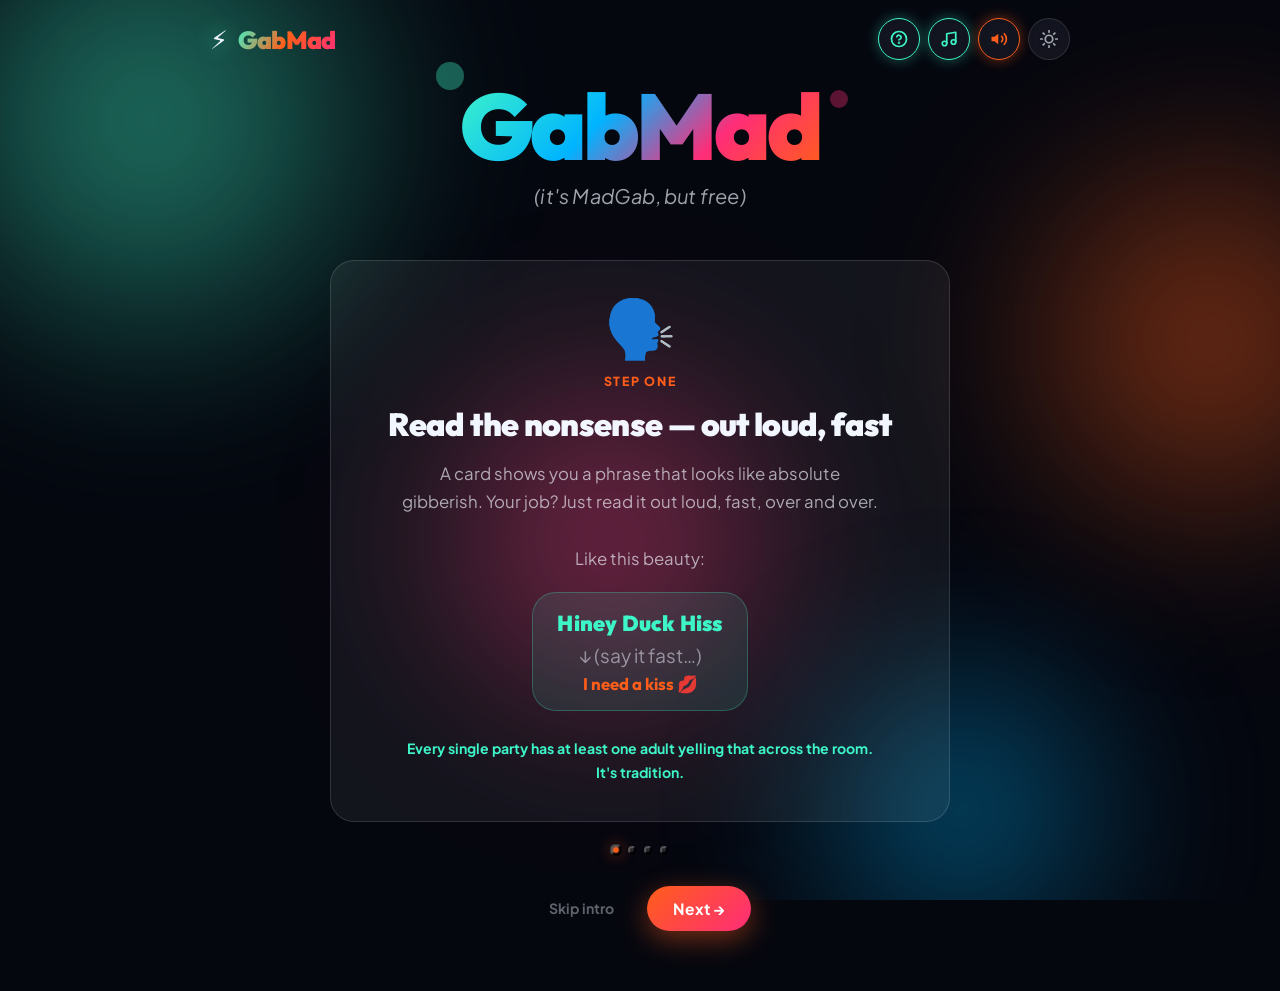
==== index.html @ f2616752 "feat: overhaul UI — bubble glassmorphism, animated intro, seafoam/orange/pink/blue palette, @startin" ====
<!DOCTYPE html>
<html lang="en">
<head>
  <meta charset="utf-8" />
  <meta name="viewport" content="width=device-width, initial-scale=1, viewport-fit=cover" />
  <meta name="theme-color" content="#05070f" />
  <meta name="description" content="GabMad — sound out the nonsense phrases and shout the real phrase first!" />
  <title>GabMad — It's MadGab, but free</title>
  <link rel="icon" href="data:image/svg+xml,<svg xmlns='http://www.w3.org/2000/svg' viewBox='0 0 100 100'><text y='.9em' font-size='90'>⚡</text></svg>" />

  <link rel="preconnect" href="https://fonts.googleapis.com" />
  <link rel="preconnect" href="https://fonts.gstatic.com" crossorigin />
  <link href="https://fonts.googleapis.com/css2?family=Outfit:wght@600;700;800;900&family=Plus+Jakarta+Sans:wght@500;600;700;800&display=swap" rel="stylesheet" />

  <link rel="stylesheet" href="css/style.css" />
</head>
<body>

<!-- Animated background blobs -->
<div class="blob-layer" aria-hidden="true">
  <div class="blob blob-1"></div>
  <div class="blob blob-2"></div>
  <div class="blob blob-3"></div>
  <div class="blob blob-4"></div>
</div>

<!-- Confetti canvas -->
<canvas id="confettiCanvas" aria-hidden="true"></canvas>

<div class="app-wrap">

  <!-- ── TOP NAV ────────────────────────────── -->
  <header class="top-nav" id="topNav">
    <a href="#" class="brand" id="brandHome" aria-label="GabMad home">
      <span class="brand-spark" aria-hidden="true">⚡</span>
      <span class="brand-name">GabMad</span>
    </a>

    <div class="nav-pills">
      <button class="pill-btn glow-green" id="btnOpenRules" title="How to play" aria-label="How to play">
        <svg width="18" height="18" viewBox="0 0 24 24" fill="none" stroke="currentColor" stroke-width="2.3" stroke-linecap="round" stroke-linejoin="round" aria-hidden="true">
          <circle cx="12" cy="12" r="10"/><path d="M9.09 9a3 3 0 0 1 5.83 1c0 2-3 3-3 3"/><circle cx="12" cy="17" r=".5" fill="currentColor"/>
        </svg>
      </button>

      <button class="pill-btn glow-green" id="btnToggleMusic" title="Toggle music" aria-label="Toggle lo-fi music" aria-pressed="true">
        <svg width="18" height="18" viewBox="0 0 24 24" fill="none" stroke="currentColor" stroke-width="2.3" stroke-linecap="round" stroke-linejoin="round" aria-hidden="true">
          <path d="M9 18V5l12-2v13"/><circle cx="6" cy="18" r="3"/><circle cx="18" cy="16" r="3"/>
        </svg>
      </button>

      <button class="pill-btn glow-orange" id="btnToggleSfx" title="Toggle sound FX" aria-label="Toggle sound effects" aria-pressed="true">
        <svg width="18" height="18" viewBox="0 0 24 24" fill="none" stroke="currentColor" stroke-width="2.3" stroke-linecap="round" stroke-linejoin="round" aria-hidden="true">
          <polygon points="11 5 6 9 2 9 2 15 6 15 11 19 11 5" fill="currentColor" stroke="none"/><path d="M15.5 8.5a5 5 0 0 1 0 7"/><path d="M19 5a10 10 0 0 1 0 14"/>
        </svg>
      </button>

      <button class="pill-btn" id="btnToggleTheme" title="Toggle light/dark" aria-label="Toggle theme">
        <svg width="18" height="18" viewBox="0 0 24 24" fill="none" stroke="currentColor" stroke-width="2.3" stroke-linecap="round" stroke-linejoin="round" aria-hidden="true">
          <circle cx="12" cy="12" r="5"/><path d="M12 1v2M12 21v2M4.22 4.22l1.42 1.42M18.36 18.36l1.42 1.42M1 12h2M21 12h2M4.22 19.78l1.42-1.42M18.36 5.64l1.42-1.42"/>
        </svg>
      </button>

      <button class="pill-btn glow-pink" id="btnQuitGame" title="Quit to setup" aria-label="Quit game" style="display:none">
        <svg width="18" height="18" viewBox="0 0 24 24" fill="none" stroke="currentColor" stroke-width="2.3" stroke-linecap="round" stroke-linejoin="round" aria-hidden="true">
          <line x1="18" y1="6" x2="6" y2="18"/><line x1="6" y1="6" x2="18" y2="18"/>
        </svg>
      </button>
    </div>
  </header>

  <!-- ── SCOREBOARD HUD ─────────────────────── -->
  <div class="scoreboard-hud" id="scoreboardHUD" style="display:none" role="region" aria-label="Live scores"></div>

  <!-- ═══════════════════════════════════════════
       INTRO SCREEN
       ═══════════════════════════════════════════ -->
  <section class="screen active screen-enter" id="introScreen" aria-label="Game Introduction">

    <div class="intro-hero">
      <div class="bubble-deco">
        <h1 class="intro-game-title">GabMad</h1>
      </div>
      <p class="intro-game-sub">(it's MadGab, but free)</p>
    </div>

    <div class="glass intro-steps-container" id="introStepsWrap">

      <!-- Step 0 -->
      <div class="intro-step active" data-step="0">
        <div class="step-emoji">🗣️</div>
        <p class="step-label">Step One</p>
        <h2 class="step-heading">Read the nonsense — out loud, fast</h2>
        <p class="step-body">
          A card shows you a phrase that looks like absolute gibberish. Your job? Just read it out loud, fast, over and over.<br><br>
          Like this beauty:<br>
        </p>
        <div class="example-bubble">
          <span class="example-gab">Hiney Duck Hiss</span>
          <span class="example-arrow">↓ (say it fast…)</span>
          <span class="example-answer">I need a kiss 💋</span>
        </div>
        <p class="step-body" style="margin-top:8px; font-size:.88rem; color: var(--ink-3)">
          <em>Every single party has at least one adult yelling that across the room. It's tradition.</em>
        </p>
      </div>

      <!-- Step 1 -->
      <div class="intro-step" data-step="1">
        <div class="step-emoji">🧠</div>
        <p class="step-label">Step Two</p>
        <h2 class="step-heading">Your brain clicks. Then you shout.</h2>
        <p class="step-body">
          Keep repeating it and the sounds will suddenly snap into a real phrase in your head. The moment it clicks — <em>shout it out</em> before anyone else does!
        </p>
        <div class="example-bubble">
          <span class="example-gab">Spa Get Tee Car Bone Ara</span>
          <span class="example-arrow">↓</span>
          <span class="example-answer">Spaghetti Carbonara 🍝</span>
        </div>
        <p class="step-body" style="margin-top:8px; font-size:.88rem; color: var(--ink-3)">
          <em>Yes, someone will yell "Spa Get Tee" for 45 seconds straight. That's part of the fun.</em>
        </p>
      </div>

      <!-- Step 2 -->
      <div class="intro-step" data-step="2">
        <div class="step-emoji">⏱️</div>
        <p class="step-label">Step Three</p>
        <h2 class="step-heading">Beat the clock. Score the point.</h2>
        <p class="step-body">
          Each card runs a countdown. Reveal the answer, then tap your team's <em>+1 Point</em> button to score. Most points when the deck runs out wins!<br><br>
          Stuck? Use <em>Hints</em>, have the browser <em>Read It Aloud</em>, or go full sci-fi and tap <em>Listen</em> — shout the answer and the mic auto-detects it.
        </p>
        <div class="example-bubble">
          <span class="example-gab">Sue Purr Cal Lee Fragile Istick…</span>
          <span class="example-arrow">↓ good luck lol</span>
          <span class="example-answer">Supercalifragilisticexpialidocious 🎩</span>
        </div>
      </div>

      <!-- Step 3 (final) -->
      <div class="intro-step" data-step="3">
        <div class="step-emoji">🎉</div>
        <p class="step-label">You're ready!</p>
        <h2 class="step-heading">Now set up your teams and start the madness.</h2>
        <p class="step-body">
          Pick 2–4 teams, name them whatever you want, choose how long each round lasts, and hit <em>Start the Show</em>.<br><br>
          Fair warning: the lo-fi music shifts into party mode when the clock is ticking. It's very hard to stay calm.
        </p>
      </div>

    </div>

    <!-- Dots -->
    <div class="intro-dots" id="introDots" role="tablist" aria-label="Intro steps">
      <button class="intro-dot active" data-goto="0" role="tab" aria-selected="true" aria-label="Step 1"></button>
      <button class="intro-dot" data-goto="1" role="tab" aria-selected="false" aria-label="Step 2"></button>
      <button class="intro-dot" data-goto="2" role="tab" aria-selected="false" aria-label="Step 3"></button>
      <button class="intro-dot" data-goto="3" role="tab" aria-selected="false" aria-label="Ready"></button>
    </div>

    <!-- Intro nav buttons -->
    <div class="intro-btn-row">
      <button class="btn btn-ghost" id="btnIntroSkip">Skip intro</button>
      <button class="btn btn-primary" id="btnIntroNext">Next →</button>
    </div>

  </section>

  <!-- ═══════════════════════════════════════════
       SETUP SCREEN
       ═══════════════════════════════════════════ -->
  <section class="screen" id="setupScreen" aria-label="Game setup">

    <div class="setup-hero">
      <h2 class="setup-title">Set Up The Show</h2>
      <p class="setup-sub">Name your teams, pick your timer, and start the chaos.</p>
    </div>

    <div class="setup-grid">

      <!-- Teams panel -->
      <div class="glass panel">
        <p class="panel-hd">👥 Teams</p>
        <p class="panel-sub">2 to 4 teams. Rename if you're feeling spicy.</p>
        <div class="seg" id="teamCountSeg" role="group" aria-label="Number of teams">
          <button class="seg-btn sel" data-n="2">2 Teams</button>
          <button class="seg-btn" data-n="3">3 Teams</button>
          <button class="seg-btn" data-n="4">4 Teams</button>
        </div>
        <div class="teams-list" id="teamsList"></div>
      </div>

      <!-- Options panel -->
      <div class="glass panel">
        <p class="panel-hd">⏱️ Timer Per Card</p>
        <p class="panel-sub">How long each card stays on the clock.</p>
        <div class="seg" id="timerSeg" role="group" aria-label="Card timer">
          <button class="seg-btn" data-s="30">30s</button>
          <button class="seg-btn" data-s="45">45s</button>
          <button class="seg-btn sel" data-s="60">60s</button>
          <button class="seg-btn" data-s="90">90s</button>
          <button class="seg-btn" data-s="120">2 min</button>
        </div>

        <p class="panel-hd" style="margin-top:6px">🃏 Deck Size</p>
        <p class="panel-sub">How many cards to play.</p>
        <div class="seg" id="deckSeg" role="group" aria-label="Deck size">
          <button class="seg-btn" data-l="10">10</button>
          <button class="seg-btn sel" data-l="20">20</button>
          <button class="seg-btn" data-l="35">35</button>
          <button class="seg-btn" data-l="all">All</button>
        </div>
      </div>

    </div>

    <div class="setup-start">
      <button class="btn btn-mega" id="btnStart">🚀 Start the Show</button>
      <p class="kbd-hint">
        <kbd>Space</kbd> Flip &bull; <kbd>H</kbd> Hint &bull; <kbd>S</kbd> Read aloud &bull; <kbd>M</kbd> Mic &bull; <kbd>P</kbd> Pause &bull; <kbd>1–4</kbd> Score
      </p>
    </div>

  </section>

  <!-- ═══════════════════════════════════════════
       GAME SCREEN
       ═══════════════════════════════════════════ -->
  <section class="screen" id="gameScreen" aria-label="Game stage">

    <!-- Progress bar row -->
    <div class="stage-header">
      <div class="progress-info">
        <span id="progressLbl">Card 1 of 20</span>
        <div class="progress-track"><div class="progress-fill" id="progressFill"></div></div>
      </div>
    </div>

    <!-- Timer -->
    <div class="glass timer-bar">
      <div class="timer-num" id="timerNum">60</div>
      <div class="timer-track"><div class="timer-fill" id="timerFill"></div></div>
      <div class="timer-actions">
        <button class="btn-sm" id="btnPlusTime">+15s</button>
        <button class="btn-sm" id="btnPause">⏸ Pause</button>
      </div>
    </div>

    <!-- 3D Card -->
    <div class="card-scene">
      <div class="card-flipper" id="cardFlipper">
        <!-- Front -->
        <div class="card-face card-front">
          <span class="cat-badge" id="catBadge">Classic</span>
          <p class="gab-text" id="gabText">—</p>
          <p class="say-it-sub">Say it out loud — faster and faster!</p>
          <div class="hint-box" id="hintBox" aria-live="polite"></div>
        </div>
        <!-- Back -->
        <div class="card-face card-back">
          <span class="cat-badge">The Answer Is</span>
          <p class="answer-text" id="answerText">—</p>
        </div>
      </div>
      <div class="times-up" id="timesUp">TIME'S UP!</div>
    </div>

    <!-- Action buttons -->
    <div class="action-bar" id="actionBar">
      <button class="btn" id="btnHint">💡 Hint</button>
      <button class="btn" id="btnSpeak">🗣️ Read Aloud</button>
      <button class="btn btn-mic" id="btnMic">🎙️ Listen</button>
      <button class="btn" id="btnSkip">⏭️ Skip</button>
      <button class="btn btn-primary" id="btnReveal">✨ Reveal Answer</button>
    </div>

    <p class="mic-status" id="micStatus" aria-live="polite"></p>

    <!-- Scoring panel (shown after reveal) -->
    <div class="glass scoring-panel" id="scoringPanel">
      <p class="scoring-hd">👇 Who shouted it first?</p>
      <div class="score-grid" id="scoreGrid"></div>
      <div class="scoring-footer">
        <button class="btn" id="btnNobody">❌ Nobody got it</button>
        <button class="btn btn-primary" id="btnNext">Next Card ➡️</button>
      </div>
    </div>

  </section>

  <!-- ═══════════════════════════════════════════
       WINNER SCREEN
       ═══════════════════════════════════════════ -->
  <section class="screen" id="winnerScreen" aria-label="Results">

    <div class="trophy-wrap">
      <svg width="90" height="90" viewBox="0 0 100 100" fill="none" aria-hidden="true">
        <path d="M28 14h44v14c0 14-9 24-22 24s-22-10-22-24V14z" fill="#ffb703" stroke="#e8930c" stroke-width="3"/>
        <path d="M28 20H14c0 14 7 20 14 21M72 20h14c0 14-7 20-14 21" stroke="#e8930c" stroke-width="4" stroke-linecap="round"/>
        <rect x="44" y="52" width="12" height="16" fill="#e8930c"/>
        <rect x="30" y="68" width="40" height="10" rx="3" fill="#ffb703" stroke="#e8930c" stroke-width="2"/>
        <rect x="22" y="78" width="56" height="12" rx="4" fill="#d97706"/>
        <polygon points="50,22 53,29 61,30 55,36 57,44 50,40 43,44 45,36 39,30 47,29" fill="#fff"/>
      </svg>
    </div>

    <h2 class="winner-headline" id="winnerHeadline">Winner!</h2>
    <p class="winner-sub" id="winnerSub"></p>

    <div class="podium" id="podium"></div>

    <div class="winner-btns">
      <button class="btn" id="btnNewSetup">⚙️ New Setup</button>
      <button class="btn btn-primary" id="btnPlayAgain">🔄 Play Again</button>
    </div>

  </section>

</div><!-- /app-wrap -->

<!-- ── HOW TO PLAY DIALOG ───────────────────── -->
<dialog class="rules-dialog" id="rulesDialog">
  <div class="dialog-hd">
    <h3 class="dialog-title">How to Play GabMad</h3>
    <button class="pill-btn" id="btnCloseRules" aria-label="Close">
      <svg width="16" height="16" viewBox="0 0 24 24" fill="none" stroke="currentColor" stroke-width="2.5" stroke-linecap="round"><line x1="18" y1="6" x2="6" y2="18"/><line x1="6" y1="6" x2="18" y2="18"/></svg>
    </button>
  </div>
  <div class="rule-steps">
    <div class="rule-row">
      <div class="rule-num">1</div>
      <div class="rule-content">
        <h4>Read The Nonsense</h4>
        <p>Say the gibberish phrase out loud, fast, over and over. Your brain will decode it.</p>
      </div>
    </div>
    <div class="rule-row">
      <div class="rule-num">2</div>
      <div class="rule-content">
        <h4>Shout The Answer First</h4>
        <p>When you hear the real phrase in your head — scream it before your opponents!</p>
      </div>
    </div>
    <div class="rule-row">
      <div class="rule-num">3</div>
      <div class="rule-content">
        <h4>Score & Move On</h4>
        <p>Reveal the answer, award the point to the winning team, then draw the next card.</p>
      </div>
    </div>
    <div class="rule-row">
      <div class="rule-num">4</div>
      <div class="rule-content">
        <h4>AI Mic Mode</h4>
        <p>Tap <strong>Listen</strong> and yell the answer — the browser hears it and flips the card automatically!</p>
      </div>
    </div>
  </div>
  <button class="btn btn-primary" style="width:100%" onclick="document.getElementById('rulesDialog').close()">Got it, let's play!</button>
</dialog>

<!-- ── SCRIPTS ─────────────────────────────── -->
<script src="js/deck.js"></script>
<script src="js/audio.js"></script>
<script src="js/speech.js"></script>
<script src="js/game.js"></script>

</body>
</html>
---- css/style.css ----
/* ==========================================================================
   GabMad — Bubble Glassmorphism Party UI
   Palette: Seafoam (#3ef5c8), Burnt Orange (#ff5e1a), Hot Pink (#ff2d78), Ocean Blue (#00b4ff)
   ========================================================================== */

/* ---------- Custom Properties ---------- */
:root {
  --seafoam:        #3ef5c8;
  --seafoam-dark:   #00c99a;
  --orange:         #ff5e1a;
  --orange-glow:    rgba(255, 94, 26, .45);
  --pink:           #ff2d78;
  --pink-glow:      rgba(255, 45, 120, .40);
  --blue:           #00b4ff;
  --blue-glow:      rgba(0, 180, 255, .40);
  --seafoam-glow:   rgba(62, 245, 200, .35);

  --bg:             #05070f;
  --surface:        rgba(255,255,255,.06);
  --surface-hover:  rgba(255,255,255,.11);
  --surface-border: rgba(255,255,255,.13);
  --glass-blur:     blur(18px) saturate(180%);

  --ink:            #f2f6ff;
  --ink-2:          rgba(242,246,255,.65);
  --ink-3:          rgba(242,246,255,.38);

  --font-display: 'Outfit', system-ui, sans-serif;
  --font-body:    'Plus Jakarta Sans', system-ui, sans-serif;

  --r-sm:   8px;
  --r-md:   16px;
  --r-lg:   24px;
  --r-xl:   36px;
  --r-pill: 9999px;

  --ease-spring: cubic-bezier(.34, 1.56, .64, 1);
  --ease-out:    cubic-bezier(.2, .8, .4, 1);
  --ease-in:     cubic-bezier(.4, 0, 1, 1);
}

/* ---------- Base Reset ---------- */
*, *::before, *::after { box-sizing: border-box; margin: 0; padding: 0; }

html { background: var(--bg); }

body {
  font-family: var(--font-body);
  color: var(--ink);
  min-height: 100dvh;
  overflow-x: hidden;
  -webkit-font-smoothing: antialiased;
  position: relative;
}

/* ---------- Animated background blobs ---------- */
.blob-layer {
  position: fixed;
  inset: 0;
  pointer-events: none;
  z-index: 0;
  overflow: hidden;
}

.blob {
  position: absolute;
  border-radius: 50%;
  filter: blur(80px);
  opacity: .55;
  animation: blobFloat 18s ease-in-out infinite alternate;
  will-change: transform;
}

.blob-1 {
  width: 600px; height: 600px;
  background: radial-gradient(circle, var(--seafoam) 0%, transparent 70%);
  top: -180px; left: -150px;
  animation-duration: 22s;
}
.blob-2 {
  width: 500px; height: 500px;
  background: radial-gradient(circle, var(--orange) 0%, transparent 70%);
  top: 10%; right: -180px;
  animation-duration: 17s;
  animation-delay: -6s;
}
.blob-3 {
  width: 450px; height: 450px;
  background: radial-gradient(circle, var(--pink) 0%, transparent 70%);
  bottom: 15%; left: 30%;
  animation-duration: 20s;
  animation-delay: -11s;
}
.blob-4 {
  width: 380px; height: 380px;
  background: radial-gradient(circle, var(--blue) 0%, transparent 70%);
  bottom: -100px; right: 10%;
  animation-duration: 15s;
  animation-delay: -4s;
}

@keyframes blobFloat {
  0%   { transform: translate(0, 0) scale(1); }
  33%  { transform: translate(40px, -60px) scale(1.06); }
  66%  { transform: translate(-30px, 30px) scale(.96); }
  100% { transform: translate(20px, 50px) scale(1.04); }
}

/* ---------- App Shell ---------- */
.app-wrap {
  position: relative;
  z-index: 1;
  max-width: 900px;
  margin: 0 auto;
  padding: 18px 20px 60px;
  min-height: 100dvh;
  display: flex;
  flex-direction: column;
}

/* ---------- Glass Surface Mixin (applied via class) ---------- */
.glass {
  background: var(--surface);
  backdrop-filter: var(--glass-blur);
  -webkit-backdrop-filter: var(--glass-blur);
  border: 1px solid var(--surface-border);
  border-radius: var(--r-lg);
}

/* ==========================================================================
   TOP NAV
   ========================================================================== */
.top-nav {
  display: flex;
  align-items: center;
  justify-content: space-between;
  gap: 12px;
  margin-bottom: 20px;
}

.brand {
  display: flex;
  align-items: center;
  gap: 10px;
  text-decoration: none;
  color: var(--ink);
}

.brand-spark {
  font-size: 1.6rem;
  line-height: 1;
  filter: drop-shadow(0 0 10px var(--seafoam));
  animation: sparkPulse 2.4s ease-in-out infinite alternate;
}

@keyframes sparkPulse {
  0%  { filter: drop-shadow(0 0 8px var(--seafoam)); transform: scale(1); }
  100%{ filter: drop-shadow(0 0 22px var(--orange)); transform: scale(1.12); }
}

.brand-name {
  font-family: var(--font-display);
  font-size: 1.55rem;
  font-weight: 900;
  letter-spacing: -.03em;
  background: linear-gradient(120deg, var(--seafoam), var(--orange), var(--pink));
  -webkit-background-clip: text;
  -webkit-text-fill-color: transparent;
}

.nav-pills {
  display: flex;
  align-items: center;
  gap: 8px;
}

.pill-btn {
  display: inline-flex;
  align-items: center;
  justify-content: center;
  width: 42px;
  height: 42px;
  border-radius: var(--r-pill);
  border: 1px solid var(--surface-border);
  background: var(--surface);
  backdrop-filter: var(--glass-blur);
  -webkit-backdrop-filter: var(--glass-blur);
  color: var(--ink-2);
  cursor: pointer;
  transition: transform .18s var(--ease-spring), background .18s, color .18s, box-shadow .18s;
}

.pill-btn:hover {
  background: var(--surface-hover);
  color: var(--ink);
  transform: translateY(-2px) scale(1.06);
}

.pill-btn:active { transform: scale(.94); }

.pill-btn.glow-green  { color: var(--seafoam); box-shadow: 0 0 14px var(--seafoam-glow); border-color: var(--seafoam); }
.pill-btn.glow-orange { color: var(--orange);  box-shadow: 0 0 14px var(--orange-glow);  border-color: var(--orange); }
.pill-btn.glow-pink   { color: var(--pink);    box-shadow: 0 0 14px var(--pink-glow);    border-color: var(--pink); }
.pill-btn.glow-blue   { color: var(--blue);    box-shadow: 0 0 14px var(--blue-glow);    border-color: var(--blue); }

/* ==========================================================================
   SCOREBOARD HUD
   ========================================================================== */
.scoreboard-hud {
  display: flex;
  align-items: center;
  justify-content: center;
  flex-wrap: wrap;
  gap: 10px;
  margin-bottom: 20px;
}

.team-chip {
  display: flex;
  align-items: center;
  gap: 9px;
  padding: 7px 16px 7px 10px;
  border-radius: var(--r-pill);
  border: 1px solid var(--surface-border);
  background: var(--surface);
  backdrop-filter: var(--glass-blur);
  -webkit-backdrop-filter: var(--glass-blur);
  position: relative;
  transition: box-shadow .25s;
}

.team-chip.leader {
  box-shadow: 0 0 20px var(--orange-glow);
  border-color: var(--orange);
}

.team-chip.leader::after {
  content: "👑";
  font-size: 12px;
  position: absolute;
  top: -9px;
  right: 8px;
}

.chip-dot {
  width: 14px;
  height: 14px;
  border-radius: 50%;
  flex-shrink: 0;
}

.chip-name {
  font-weight: 700;
  font-size: .88rem;
  max-width: 110px;
  white-space: nowrap;
  overflow: hidden;
  text-overflow: ellipsis;
}

.chip-score {
  font-family: var(--font-display);
  font-weight: 900;
  font-size: 1.05rem;
  background: rgba(255,255,255,.1);
  padding: 2px 9px;
  border-radius: var(--r-pill);
}

/* floating +1 */
.float-score {
  position: absolute;
  top: -26px;
  right: 8px;
  font-family: var(--font-display);
  font-weight: 900;
  font-size: 1.1rem;
  color: var(--seafoam);
  pointer-events: none;
  animation: floatUp .9s var(--ease-out) forwards;
}

@keyframes floatUp {
  0%   { opacity: 0; transform: translateY(6px) scale(.7); }
  25%  { opacity: 1; transform: translateY(-6px) scale(1.2); }
  100% { opacity: 0; transform: translateY(-32px) scale(.9); }
}

/* ==========================================================================
   SCREENS
   ========================================================================== */
.screen {
  display: none;
  flex-direction: column;
  flex: 1;
}

.screen.active { display: flex; }

/* Entry animation for screens (using @starting-style) */
.screen-enter {
  animation: screenIn .4s var(--ease-out) both;
}

@keyframes screenIn {
  from { opacity: 0; transform: translateY(18px); }
  to   { opacity: 1; transform: translateY(0); }
}

/* ==========================================================================
   INTRO SCREEN
   ========================================================================== */
#introScreen {
  align-items: center;
  justify-content: center;
  min-height: 80dvh;
  gap: 0;
}

/* Big bubbling title */
.intro-hero {
  text-align: center;
  margin-bottom: 52px;
}

.intro-game-title {
  font-family: var(--font-display);
  font-size: clamp(3.2rem, 9vw, 5.8rem);
  font-weight: 900;
  letter-spacing: -.04em;
  line-height: 1;
  background: linear-gradient(135deg, var(--seafoam) 0%, var(--blue) 40%, var(--pink) 70%, var(--orange) 100%);
  -webkit-background-clip: text;
  -webkit-text-fill-color: transparent;
  animation: titleGlow 3s ease-in-out infinite alternate;
  margin-bottom: 10px;
}

@keyframes titleGlow {
  0%   { filter: drop-shadow(0 0 16px var(--seafoam-glow)); }
  50%  { filter: drop-shadow(0 0 28px var(--blue-glow)); }
  100% { filter: drop-shadow(0 0 22px var(--pink-glow)); }
}

.intro-game-sub {
  font-size: clamp(.95rem, 2.5vw, 1.25rem);
  color: var(--ink-2);
  font-style: italic;
  letter-spacing: .01em;
}

/* Floating decorative bubbles around title */
.bubble-deco {
  position: relative;
  display: inline-block;
}

.bubble-deco::before,
.bubble-deco::after {
  content: "";
  position: absolute;
  border-radius: 50%;
  opacity: .35;
  animation: bubbleFly 4s ease-in-out infinite alternate;
}
.bubble-deco::before {
  width: 28px; height: 28px;
  background: var(--seafoam);
  top: -18px; left: -24px;
  animation-duration: 4.5s;
}
.bubble-deco::after {
  width: 18px; height: 18px;
  background: var(--pink);
  top: 10px; right: -28px;
  animation-duration: 3.8s;
  animation-delay: -.9s;
}

@keyframes bubbleFly {
  0%   { transform: translateY(0) scale(1); }
  100% { transform: translateY(-14px) scale(1.15); }
}

/* ---------- Intro Step Cards ---------- */
.intro-steps-container {
  width: 100%;
  max-width: 620px;
  position: relative;
}

.intro-step {
  display: none;
  flex-direction: column;
  align-items: center;
  gap: 18px;
  text-align: center;
  padding: 36px 32px;
}

.intro-step.active {
  display: flex;
  animation: stepPop .42s var(--ease-spring) both;
}

@keyframes stepPop {
  from { opacity: 0; transform: translateY(24px) scale(.95); }
  to   { opacity: 1; transform: translateY(0) scale(1); }
}

.step-emoji {
  font-size: 3.6rem;
  line-height: 1;
  animation: emojiWiggle .6s var(--ease-spring) .2s both;
}

@keyframes emojiWiggle {
  0%  { transform: scale(.5) rotate(-12deg); }
  60% { transform: scale(1.2) rotate(4deg); }
  100%{ transform: scale(1) rotate(0); }
}

.step-label {
  font-size: .78rem;
  font-weight: 800;
  text-transform: uppercase;
  letter-spacing: .14em;
  color: var(--orange);
}

.step-heading {
  font-family: var(--font-display);
  font-size: clamp(1.5rem, 4.5vw, 2rem);
  font-weight: 900;
  letter-spacing: -.02em;
  line-height: 1.1;
  color: var(--ink);
}

.step-body {
  font-size: 1.05rem;
  color: var(--ink-2);
  line-height: 1.7;
  max-width: 480px;
}

.step-body em {
  color: var(--seafoam);
  font-style: normal;
  font-weight: 700;
}

/* Example bubble (the phonetic preview inside steps) */
.example-bubble {
  display: inline-flex;
  flex-direction: column;
  align-items: center;
  gap: 6px;
  background: rgba(62,245,200,.10);
  border: 1px solid rgba(62,245,200,.25);
  border-radius: var(--r-lg);
  padding: 16px 24px;
  backdrop-filter: blur(12px);
  -webkit-backdrop-filter: blur(12px);
}

.example-gab {
  font-family: var(--font-display);
  font-size: 1.35rem;
  font-weight: 900;
  color: var(--seafoam);
  letter-spacing: .01em;
}

.example-arrow {
  font-size: 1.2rem;
  opacity: .5;
}

.example-answer {
  font-family: var(--font-display);
  font-size: 1.05rem;
  font-weight: 700;
  color: var(--orange);
}

/* ---------- Intro Progress Dots ---------- */
.intro-dots {
  display: flex;
  align-items: center;
  justify-content: center;
  gap: 8px;
  margin-top: 24px;
}

.intro-dot {
  width: 8px; height: 8px;
  border-radius: 50%;
  background: var(--surface-border);
  transition: all .3s var(--ease-spring);
  cursor: pointer;
}

.intro-dot.active {
  background: var(--orange);
  transform: scale(1.5);
  box-shadow: 0 0 10px var(--orange-glow);
}

/* ---------- Intro Buttons ---------- */
.intro-btn-row {
  display: flex;
  align-items: center;
  justify-content: center;
  gap: 14px;
  margin-top: 32px;
  flex-wrap: wrap;
}

/* ==========================================================================
   BUTTONS — Global
   ========================================================================== */
.btn {
  display: inline-flex;
  align-items: center;
  justify-content: center;
  gap: 8px;
  padding: 13px 26px;
  border-radius: var(--r-pill);
  border: 1px solid var(--surface-border);
  background: var(--surface);
  backdrop-filter: var(--glass-blur);
  -webkit-backdrop-filter: var(--glass-blur);
  color: var(--ink);
  font-family: var(--font-body);
  font-size: .97rem;
  font-weight: 700;
  cursor: pointer;
  transition: transform .22s var(--ease-spring), box-shadow .22s, background .18s, border-color .18s;
  white-space: nowrap;
}

.btn:hover {
  background: var(--surface-hover);
  transform: translateY(-3px) scale(1.03);
}

.btn:active { transform: scale(.95); }

.btn-primary {
  background: linear-gradient(135deg, var(--orange), var(--pink));
  border: none;
  color: #fff;
  box-shadow: 0 8px 28px var(--orange-glow);
}

.btn-primary:hover {
  box-shadow: 0 12px 38px rgba(255,94,26,.55);
}

.btn-seafoam {
  border-color: var(--seafoam);
  color: var(--seafoam);
  box-shadow: 0 0 12px var(--seafoam-glow);
}

.btn-seafoam:hover {
  background: rgba(62,245,200,.12);
  box-shadow: 0 0 22px var(--seafoam-glow);
}

.btn-blue {
  border-color: var(--blue);
  color: var(--blue);
  box-shadow: 0 0 12px var(--blue-glow);
}

.btn-ghost {
  background: transparent;
  border-color: transparent;
  color: var(--ink-3);
  font-size: .88rem;
  padding: 10px 18px;
}

.btn-ghost:hover {
  color: var(--ink);
  background: transparent;
  transform: none;
}

/* Big CTA */
.btn-mega {
  font-family: var(--font-display);
  font-size: 1.4rem;
  font-weight: 900;
  padding: 20px 44px;
  border-radius: var(--r-pill);
  background: linear-gradient(135deg, var(--seafoam), var(--blue));
  color: #071018;
  border: none;
  box-shadow: 0 12px 40px var(--seafoam-glow), 0 4px 16px var(--blue-glow);
  letter-spacing: -.01em;
}

.btn-mega:hover {
  transform: translateY(-4px) scale(1.04);
  box-shadow: 0 18px 50px var(--seafoam-glow), 0 6px 20px var(--blue-glow);
}

/* ==========================================================================
   SETUP SCREEN
   ========================================================================== */
#setupScreen {
  gap: 24px;
}

.setup-hero {
  text-align: center;
  padding: 8px 0 4px;
}

.setup-title {
  font-family: var(--font-display);
  font-size: clamp(2rem, 5.5vw, 3.2rem);
  font-weight: 900;
  letter-spacing: -.03em;
  line-height: 1.05;
  margin-bottom: 8px;
  background: linear-gradient(135deg, #fff 15%, var(--orange) 60%, var(--pink));
  -webkit-background-clip: text;
  -webkit-text-fill-color: transparent;
}

.setup-sub {
  font-size: 1.05rem;
  color: var(--ink-2);
  max-width: 500px;
  margin: 0 auto;
}

.setup-grid {
  display: grid;
  grid-template-columns: repeat(auto-fit, minmax(270px, 1fr));
  gap: 18px;
}

.panel {
  padding: 22px 20px;
  display: flex;
  flex-direction: column;
  gap: 14px;
}

.panel-hd {
  font-family: var(--font-display);
  font-size: 1.05rem;
  font-weight: 800;
  display: flex;
  align-items: center;
  gap: 8px;
  color: var(--ink);
}

.panel-sub {
  font-size: .83rem;
  color: var(--ink-3);
  margin-top: -8px;
}

/* Segmented control */
.seg {
  display: flex;
  background: rgba(255,255,255,.05);
  border: 1px solid var(--surface-border);
  border-radius: var(--r-pill);
  padding: 4px;
  gap: 3px;
}

.seg-btn {
  flex: 1;
  padding: 9px 8px;
  border-radius: var(--r-pill);
  border: none;
  background: transparent;
  color: var(--ink-3);
  font-family: var(--font-body);
  font-weight: 700;
  font-size: .83rem;
  cursor: pointer;
  transition: all .2s var(--ease-spring);
}

.seg-btn:hover { color: var(--ink-2); }

.seg-btn.sel {
  background: linear-gradient(135deg, var(--orange), var(--pink));
  color: #fff;
  box-shadow: 0 2px 12px var(--orange-glow);
}

/* Team input rows */
.teams-list {
  display: flex;
  flex-direction: column;
  gap: 10px;
}

.team-row {
  display: flex;
  align-items: center;
  gap: 12px;
  background: rgba(255,255,255,.05);
  border: 1px solid var(--surface-border);
  border-radius: var(--r-pill);
  padding: 9px 16px;
  transition: border-color .2s;
}

.team-row:focus-within {
  border-color: var(--seafoam);
  box-shadow: 0 0 12px var(--seafoam-glow);
}

.team-swatch {
  width: 16px; height: 16px;
  border-radius: 50%;
  flex-shrink: 0;
}

.team-inp {
  flex: 1;
  background: transparent;
  border: none;
  color: var(--ink);
  font-family: var(--font-body);
  font-size: .95rem;
  font-weight: 700;
  outline: none;
}

.team-inp::placeholder { color: var(--ink-3); }

/* Start section */
.setup-start {
  display: flex;
  flex-direction: column;
  align-items: center;
  gap: 14px;
}

.kbd-hint {
  font-size: .82rem;
  color: var(--ink-3);
  text-align: center;
}

.kbd-hint kbd {
  font-family: var(--font-body);
  background: rgba(255,255,255,.1);
  border: 1px solid var(--surface-border);
  border-radius: 5px;
  padding: 2px 7px;
  font-size: .78rem;
  font-weight: 700;
  color: var(--ink-2);
}

/* ==========================================================================
   GAME SCREEN
   ========================================================================== */
#gameScreen { gap: 14px; }

/* Stage header row */
.stage-header {
  display: flex;
  align-items: center;
  justify-content: space-between;
  gap: 12px;
}

.progress-info {
  display: flex;
  align-items: center;
  gap: 10px;
  font-size: .88rem;
  font-weight: 700;
  color: var(--ink-2);
}

.progress-track {
  width: 100px; height: 6px;
  background: rgba(255,255,255,.1);
  border-radius: var(--r-pill);
  overflow: hidden;
}

.progress-fill {
  height: 100%;
  width: 0%;
  background: linear-gradient(90deg, var(--seafoam), var(--blue));
  transition: width .35s var(--ease-out);
}

/* Timer bar */
.timer-bar {
  display: flex;
  align-items: center;
  gap: 12px;
  padding: 10px 18px;
}

.timer-num {
  font-family: var(--font-display);
  font-size: 1.9rem;
  font-weight: 900;
  min-width: 48px;
  text-align: center;
  transition: color .2s;
}

.timer-num.low {
  color: var(--pink);
  animation: numPulse .55s ease-in-out infinite alternate;
}

@keyframes numPulse {
  from { transform: scale(1); }
  to   { transform: scale(1.14); text-shadow: 0 0 14px var(--pink-glow); }
}

.timer-track {
  flex: 1; height: 10px;
  background: rgba(255,255,255,.08);
  border-radius: var(--r-pill);
  overflow: hidden;
}

.timer-fill {
  height: 100%;
  width: 100%;
  background: linear-gradient(90deg, var(--seafoam), var(--blue));
  transition: width .1s linear, background .5s;
  border-radius: var(--r-pill);
}

.timer-fill.low {
  background: linear-gradient(90deg, var(--orange), var(--pink));
}

.timer-actions { display: flex; gap: 6px; }

.btn-sm {
  padding: 6px 13px;
  border-radius: var(--r-pill);
  border: 1px solid var(--surface-border);
  background: rgba(255,255,255,.07);
  backdrop-filter: blur(8px);
  -webkit-backdrop-filter: blur(8px);
  color: var(--ink-2);
  font-family: var(--font-body);
  font-size: .8rem;
  font-weight: 800;
  cursor: pointer;
  transition: all .18s var(--ease-spring);
}

.btn-sm:hover {
  background: rgba(255,255,255,.14);
  transform: translateY(-2px);
}

.btn-sm:active { transform: scale(.93); }

/* ==========================================================================
   3-D CARD
   ========================================================================== */
.card-scene {
  perspective: 1200px;
  max-width: 700px;
  width: 100%;
  margin: 0 auto;
}

.card-flipper {
  position: relative;
  min-height: 300px;
  transform-style: preserve-3d;
  transition: transform .65s cubic-bezier(.2,.85,.32,1.15);
  border-radius: var(--r-xl);
}

.card-flipper.flipped { transform: rotateY(180deg); }

.card-flipper.shake {
  animation: cardShake .5s cubic-bezier(.36,.07,.19,.97) both;
}

@keyframes cardShake {
  10%,90% { transform: translate3d(-3px,0,0); }
  20%,80% { transform: translate3d(6px,0,0); }
  30%,50%,70% { transform: translate3d(-7px,0,0); }
  40%,60%    { transform: translate3d(7px,0,0); }
}

.card-face {
  position: absolute;
  inset: 0;
  backface-visibility: hidden;
  -webkit-backface-visibility: hidden;
  border-radius: var(--r-xl);
  padding: 40px 32px;
  display: flex;
  flex-direction: column;
  align-items: center;
  justify-content: center;
  text-align: center;
  overflow: hidden;
}

/* FRONT: dark glass */
.card-front {
  background: rgba(10, 14, 32, .65);
  border: 1px solid rgba(62,245,200,.2);
  backdrop-filter: blur(24px) saturate(180%);
  -webkit-backdrop-filter: blur(24px) saturate(180%);
  box-shadow: 0 24px 60px rgba(0,0,0,.55), inset 0 1px 0 rgba(255,255,255,.08);
}

/* inner glow rings on the card */
.card-front::before {
  content: "";
  position: absolute;
  width: 260px; height: 260px;
  border-radius: 50%;
  background: radial-gradient(circle, rgba(62,245,200,.08) 0%, transparent 70%);
  top: -80px; left: -80px;
  pointer-events: none;
}

.card-front::after {
  content: "";
  position: absolute;
  width: 200px; height: 200px;
  border-radius: 50%;
  background: radial-gradient(circle, rgba(255,45,120,.06) 0%, transparent 70%);
  bottom: -60px; right: -60px;
  pointer-events: none;
}

/* BACK: vivid gradient */
.card-back {
  background: linear-gradient(145deg, var(--orange) 0%, var(--pink) 100%);
  border: 1px solid rgba(255,255,255,.2);
  box-shadow: 0 24px 60px rgba(255,94,26,.4);
  transform: rotateY(180deg);
}

/* Category badge */
.cat-badge {
  font-size: .72rem;
  font-weight: 900;
  text-transform: uppercase;
  letter-spacing: .1em;
  padding: 4px 14px;
  border-radius: var(--r-pill);
  margin-bottom: 20px;
}

.card-front .cat-badge {
  background: rgba(62,245,200,.12);
  color: var(--seafoam);
  border: 1px solid rgba(62,245,200,.3);
}

.card-back .cat-badge {
  background: rgba(0,0,0,.2);
  color: rgba(255,255,255,.9);
  border: 1px solid rgba(255,255,255,.25);
}

/* Gibberish text */
.gab-text {
  font-family: var(--font-display);
  font-size: clamp(1.9rem, 5vw, 3rem);
  font-weight: 900;
  letter-spacing: -.01em;
  line-height: 1.2;
  color: #fff;
  text-shadow: 0 4px 24px rgba(0,0,0,.4);
  margin-bottom: 14px;
}

.say-it-sub {
  font-size: .9rem;
  color: rgba(255,255,255,.5);
  font-weight: 600;
}

.hint-box {
  margin-top: 14px;
  padding: 8px 18px;
  border-radius: var(--r-pill);
  background: rgba(255,183,3,.12);
  border: 1px dashed rgba(255,183,3,.4);
  font-family: var(--font-display);
  font-size: 1.1rem;
  font-weight: 800;
  letter-spacing: .14em;
  color: #ffd23f;
  display: none;
}

.hint-box.show { display: inline-block; animation: fadeIn .3s; }

/* Answer text on back */
.answer-text {
  font-family: var(--font-display);
  font-size: clamp(2rem, 5.5vw, 3.2rem);
  font-weight: 900;
  letter-spacing: -.01em;
  line-height: 1.15;
  color: #fff;
  text-shadow: 0 4px 20px rgba(0,0,0,.3);
}

/* Time's up overlay */
.times-up {
  position: absolute;
  top: 50%; left: 50%;
  transform: translate(-50%,-50%) scale(.82);
  background: rgba(255,45,120,.93);
  backdrop-filter: blur(8px);
  border: 1px solid rgba(255,255,255,.3);
  border-radius: var(--r-md);
  font-family: var(--font-display);
  font-size: 2rem;
  font-weight: 900;
  color: #fff;
  letter-spacing: .05em;
  padding: 12px 28px;
  box-shadow: 0 10px 40px var(--pink-glow);
  pointer-events: none;
  opacity: 0;
  transition: opacity .25s, transform .25s var(--ease-spring);
  z-index: 5;
}

.times-up.show {
  opacity: 1;
  transform: translate(-50%,-50%) scale(1);
}

/* ==========================================================================
   ACTION BAR
   ========================================================================== */
.action-bar {
  display: flex;
  align-items: center;
  justify-content: center;
  flex-wrap: wrap;
  gap: 10px;
}

.action-bar .btn {
  font-size: .9rem;
  padding: 11px 20px;
}

.btn-mic.listening {
  border-color: var(--seafoam);
  color: var(--seafoam);
  background: rgba(62,245,200,.1);
  animation: micPulse 1.1s ease-in-out infinite alternate;
}

@keyframes micPulse {
  from { box-shadow: 0 0 10px var(--seafoam-glow); }
  to   { box-shadow: 0 0 26px var(--seafoam-glow); }
}

.mic-status {
  min-height: 22px;
  font-size: .88rem;
  font-weight: 600;
  color: var(--ink-2);
  text-align: center;
}

.mic-status.heard {
  color: var(--seafoam);
  font-weight: 800;
  font-size: 1rem;
}

/* ==========================================================================
   SCORING PANEL
   ========================================================================== */
.scoring-panel {
  display: none;
  flex-direction: column;
  gap: 18px;
  padding: 24px 20px;
}

.scoring-panel.show { display: flex; animation: slideUp .35s var(--ease-out); }

@keyframes slideUp {
  from { opacity: 0; transform: translateY(14px); }
  to   { opacity: 1; transform: translateY(0); }
}

.scoring-hd { font-family: var(--font-display); font-size: 1.2rem; font-weight: 900; text-align: center; }

.score-grid {
  display: grid;
  grid-template-columns: repeat(auto-fit, minmax(180px, 1fr));
  gap: 10px;
}

.score-card {
  display: flex;
  align-items: center;
  justify-content: space-between;
  gap: 10px;
  background: rgba(255,255,255,.05);
  border: 1px solid var(--surface-border);
  border-radius: var(--r-lg);
  padding: 10px 14px;
}

.score-info { display: flex; align-items: center; gap: 10px; }

.award-btn {
  padding: 8px 16px;
  border-radius: var(--r-pill);
  border: none;
  color: #fff;
  font-family: var(--font-body);
  font-size: .85rem;
  font-weight: 800;
  cursor: pointer;
  transition: transform .2s var(--ease-spring), filter .18s;
}

.award-btn:hover { transform: translateY(-2px) scale(1.05); filter: brightness(1.12); }
.award-btn:active { transform: scale(.95); }

.scoring-footer {
  display: flex;
  align-items: center;
  justify-content: center;
  gap: 12px;
  flex-wrap: wrap;
}

/* ==========================================================================
   WINNER SCREEN
   ========================================================================== */
#winnerScreen {
  align-items: center;
  justify-content: center;
  text-align: center;
  gap: 20px;
  min-height: 70dvh;
  padding: 20px 10px;
}

.trophy-wrap { animation: trophyBob 2.2s ease-in-out infinite; }

@keyframes trophyBob {
  0%,100% { transform: translateY(0) rotate(-1deg); }
  50% { transform: translateY(-10px) rotate(1.5deg); }
}

.winner-headline {
  font-family: var(--font-display);
  font-size: clamp(2.4rem, 6.5vw, 3.8rem);
  font-weight: 900;
  letter-spacing: -.03em;
  background: linear-gradient(135deg, #ffd23f, var(--orange), var(--pink));
  -webkit-background-clip: text;
  -webkit-text-fill-color: transparent;
}

.winner-sub {
  font-size: 1.1rem;
  color: var(--ink-2);
  max-width: 480px;
}

.podium { display: flex; flex-direction: column; gap: 10px; width: 100%; max-width: 480px; }

.podium-row {
  display: flex;
  align-items: center;
  justify-content: space-between;
  gap: 12px;
  padding: 13px 20px;
  border-radius: var(--r-lg);
  background: rgba(255,255,255,.05);
  border: 1px solid var(--surface-border);
}

.podium-row.first {
  border-color: rgba(255,210,63,.45);
  background: rgba(255,183,3,.08);
  box-shadow: 0 0 22px rgba(255,183,3,.2);
}

.podium-rank {
  font-family: var(--font-display);
  font-size: 1.2rem;
  font-weight: 900;
  width: 30px;
  color: var(--ink-3);
}

.podium-row.first .podium-rank { color: #ffd23f; }

.podium-info { display: flex; align-items: center; gap: 12px; flex: 1; }

.podium-score {
  font-family: var(--font-display);
  font-size: 1.35rem;
  font-weight: 900;
}

.winner-btns { display: flex; gap: 14px; flex-wrap: wrap; justify-content: center; }

/* ==========================================================================
   CONFETTI CANVAS
   ========================================================================== */
#confettiCanvas {
  position: fixed;
  inset: 0;
  pointer-events: none;
  z-index: 1000;
  width: 100vw;
  height: 100vh;
}

/* ==========================================================================
   RULES DIALOG
   ========================================================================== */
.rules-dialog {
  border: 1px solid var(--surface-border);
  background: rgba(8,11,24,.88);
  backdrop-filter: blur(28px) saturate(200%);
  -webkit-backdrop-filter: blur(28px) saturate(200%);
  border-radius: var(--r-xl);
  color: var(--ink);
  padding: 32px 28px;
  max-width: 560px;
  width: 90vw;
  box-shadow: 0 30px 80px rgba(0,0,0,.7);
  margin: auto;
}

.rules-dialog::backdrop {
  background: rgba(0,0,0,.65);
  backdrop-filter: blur(6px);
  -webkit-backdrop-filter: blur(6px);
}

/* @starting-style for dialog entry animation */
@starting-style {
  .rules-dialog[open] {
    opacity: 0;
    transform: translateY(20px) scale(.97);
  }
}

.rules-dialog[open] {
  opacity: 1;
  transform: translateY(0) scale(1);
  transition: opacity .3s var(--ease-out), transform .3s var(--ease-spring);
}

.dialog-hd {
  display: flex;
  align-items: center;
  justify-content: space-between;
  margin-bottom: 22px;
}

.dialog-title {
  font-family: var(--font-display);
  font-size: 1.35rem;
  font-weight: 900;
}

.rule-steps { display: flex; flex-direction: column; gap: 14px; margin-bottom: 24px; }

.rule-row {
  display: flex;
  align-items: flex-start;
  gap: 14px;
  background: rgba(255,255,255,.04);
  border: 1px solid var(--surface-border);
  border-radius: var(--r-lg);
  padding: 14px 16px;
}

.rule-num {
  width: 32px; height: 32px;
  border-radius: 50%;
  background: linear-gradient(135deg, var(--orange), var(--pink));
  color: #fff;
  font-family: var(--font-display);
  font-size: 1rem;
  font-weight: 900;
  display: flex;
  align-items: center;
  justify-content: center;
  flex-shrink: 0;
}

.rule-content h4 { font-size: .98rem; margin-bottom: 4px; }
.rule-content p  { font-size: .88rem; color: var(--ink-2); line-height: 1.6; }

/* ==========================================================================
   UTILITIES
   ========================================================================== */
@keyframes fadeIn { from { opacity: 0; } to { opacity: 1; } }

/* Skip link for a11y */
.sr-only {
  position: absolute;
  width: 1px; height: 1px;
  margin: -1px;
  overflow: hidden;
  clip: rect(0,0,0,0);
  white-space: nowrap;
  border: 0;
}

button:focus-visible {
  outline: 2px solid var(--seafoam);
  outline-offset: 3px;
}

/* ==========================================================================
   RESPONSIVE TWEAKS
   ========================================================================== */
@media (max-width: 500px) {
  .intro-game-title { font-size: clamp(2.8rem, 14vw, 4rem); }
  .action-bar { gap: 7px; }
  .action-bar .btn { padding: 10px 14px; font-size: .83rem; }
  .setup-grid { grid-template-columns: 1fr; }
}

/* ==========================================================================
   REDUCED MOTION
   ========================================================================== */
@media (prefers-reduced-motion: reduce) {
  .blob { animation: none; }
  .brand-spark { animation: none; }
  .intro-game-title { animation: none; }
  .step-emoji { animation: none; }
  .timer-num.low { animation: none; }
  .btn-mic.listening { animation: none; }
  .trophy-wrap { animation: none; }
  .card-flipper { transition-duration: .001s; }
}
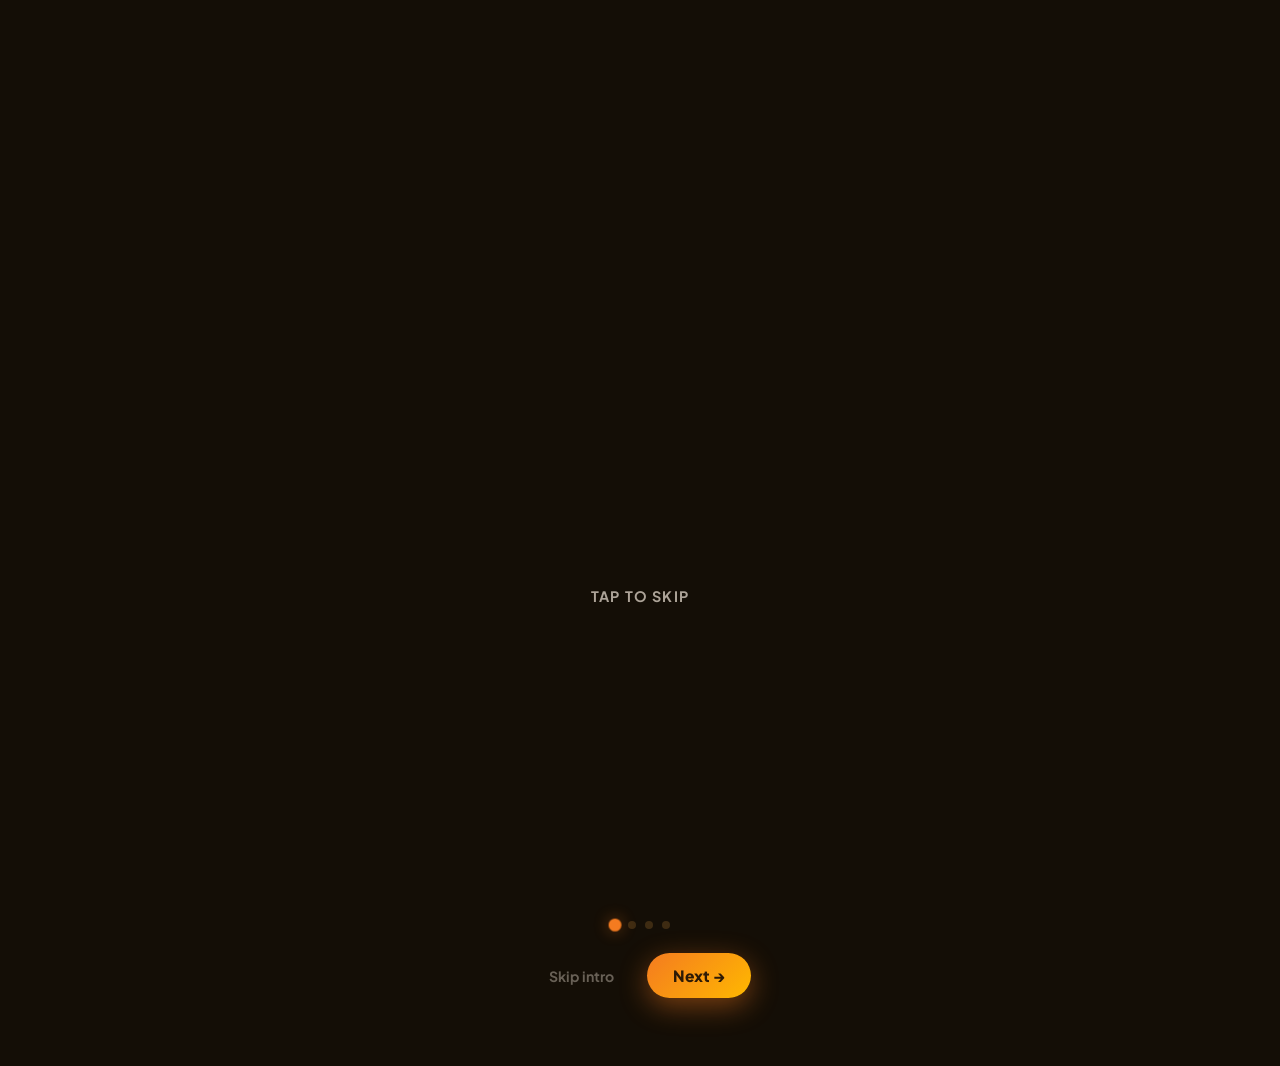
==== commit 409b819e: "Redesign: logo identity, splash intro, orange/gold palette" ====
--- a/index.html
+++ b/index.html
@@ -3,10 +3,12 @@
 <head>
   <meta charset="utf-8" />
   <meta name="viewport" content="width=device-width, initial-scale=1, viewport-fit=cover" />
-  <meta name="theme-color" content="#05070f" />
+  <meta name="theme-color" content="#140E06" />
   <meta name="description" content="GabMad — sound out the nonsense phrases and shout the real phrase first!" />
   <title>GabMad — It's MadGab, but free</title>
-  <link rel="icon" href="data:image/svg+xml,<svg xmlns='http://www.w3.org/2000/svg' viewBox='0 0 100 100'><text y='.9em' font-size='90'>⚡</text></svg>" />
+
+  <!-- Favicon: logo PNG -->
+  <link rel="icon" type="image/png" href="logo.PNG" />
 
   <link rel="preconnect" href="https://fonts.googleapis.com" />
   <link rel="preconnect" href="https://fonts.gstatic.com" crossorigin />
@@ -15,6 +17,22 @@
   <link rel="stylesheet" href="css/style.css" />
 </head>
 <body>
+
+<!-- ═══════════════════════════════════════════════════════════════
+     SPLASH SCREEN — logo video with mix-blend-mode lighten
+     Dismissed on video end OR on tap/click
+     ═══════════════════════════════════════════════════════════════ -->
+<div id="splashScreen" role="presentation" aria-hidden="true">
+  <video
+    id="splashVideo"
+    src="logo.MP4"
+    autoplay
+    muted
+    playsinline
+    preload="auto"
+  ></video>
+  <p class="splash-tap">tap to skip</p>
+</div>
 
 <!-- Animated background blobs -->
 <div class="blob-layer" aria-hidden="true">
@@ -32,18 +50,17 @@
   <!-- ── TOP NAV ────────────────────────────── -->
   <header class="top-nav" id="topNav">
     <a href="#" class="brand" id="brandHome" aria-label="GabMad home">
-      <span class="brand-spark" aria-hidden="true">⚡</span>
-      <span class="brand-name">GabMad</span>
+      <img src="logo.PNG" alt="GabMad" class="brand-logo-img" />
     </a>
 
     <div class="nav-pills">
-      <button class="pill-btn glow-green" id="btnOpenRules" title="How to play" aria-label="How to play">
+      <button class="pill-btn glow-gold" id="btnOpenRules" title="How to play" aria-label="How to play">
         <svg width="18" height="18" viewBox="0 0 24 24" fill="none" stroke="currentColor" stroke-width="2.3" stroke-linecap="round" stroke-linejoin="round" aria-hidden="true">
           <circle cx="12" cy="12" r="10"/><path d="M9.09 9a3 3 0 0 1 5.83 1c0 2-3 3-3 3"/><circle cx="12" cy="17" r=".5" fill="currentColor"/>
         </svg>
       </button>
 
-      <button class="pill-btn glow-green" id="btnToggleMusic" title="Toggle music" aria-label="Toggle lo-fi music" aria-pressed="true">
+      <button class="pill-btn glow-gold" id="btnToggleMusic" title="Toggle music" aria-label="Toggle lo-fi music" aria-pressed="true">
         <svg width="18" height="18" viewBox="0 0 24 24" fill="none" stroke="currentColor" stroke-width="2.3" stroke-linecap="round" stroke-linejoin="round" aria-hidden="true">
           <path d="M9 18V5l12-2v13"/><circle cx="6" cy="18" r="3"/><circle cx="18" cy="16" r="3"/>
         </svg>
@@ -61,7 +78,7 @@
         </svg>
       </button>
 
-      <button class="pill-btn glow-pink" id="btnQuitGame" title="Quit to setup" aria-label="Quit game" style="display:none">
+      <button class="pill-btn" id="btnQuitGame" title="Quit to setup" aria-label="Quit game" style="display:none">
         <svg width="18" height="18" viewBox="0 0 24 24" fill="none" stroke="currentColor" stroke-width="2.3" stroke-linecap="round" stroke-linejoin="round" aria-hidden="true">
           <line x1="18" y1="6" x2="6" y2="18"/><line x1="6" y1="6" x2="18" y2="18"/>
         </svg>
@@ -73,17 +90,17 @@
   <div class="scoreboard-hud" id="scoreboardHUD" style="display:none" role="region" aria-label="Live scores"></div>
 
   <!-- ═══════════════════════════════════════════
-       INTRO SCREEN
+       INTRO / OVERVIEW SCREEN
        ═══════════════════════════════════════════ -->
-  <section class="screen active screen-enter" id="introScreen" aria-label="Game Introduction">
-
+  <section class="screen active screen-enter" id="introScreen" aria-label="Game overview">
+
+    <!-- Big logo as hero -->
     <div class="intro-hero">
-      <div class="bubble-deco">
-        <h1 class="intro-game-title">GabMad</h1>
-      </div>
+      <img src="logo.PNG" alt="GabMad" class="intro-logo-img" />
       <p class="intro-game-sub">(it's MadGab, but free)</p>
     </div>
 
+    <!-- Carousel cards -->
     <div class="glass intro-steps-container" id="introStepsWrap">
 
       <!-- Step 0 -->
@@ -92,17 +109,13 @@
         <p class="step-label">Step One</p>
         <h2 class="step-heading">Read the nonsense — out loud, fast</h2>
         <p class="step-body">
-          A card shows you a phrase that looks like absolute gibberish. Your job? Just read it out loud, fast, over and over.<br><br>
-          Like this beauty:<br>
+          A card shows you a phrase that looks like absolute gibberish. Just read it out loud, fast, over and over.
         </p>
         <div class="example-bubble">
           <span class="example-gab">Hiney Duck Hiss</span>
-          <span class="example-arrow">↓ (say it fast…)</span>
+          <span class="example-arrow">↓ say it fast…</span>
           <span class="example-answer">I need a kiss 💋</span>
         </div>
-        <p class="step-body" style="margin-top:8px; font-size:.88rem; color: var(--ink-3)">
-          <em>Every single party has at least one adult yelling that across the room. It's tradition.</em>
-        </p>
       </div>
 
       <!-- Step 1 -->
@@ -111,16 +124,13 @@
         <p class="step-label">Step Two</p>
         <h2 class="step-heading">Your brain clicks. Then you shout.</h2>
         <p class="step-body">
-          Keep repeating it and the sounds will suddenly snap into a real phrase in your head. The moment it clicks — <em>shout it out</em> before anyone else does!
+          Keep repeating it and the sounds snap into a real phrase. The moment it clicks — <em>shout it out</em> before anyone else does!
         </p>
         <div class="example-bubble">
           <span class="example-gab">Spa Get Tee Car Bone Ara</span>
           <span class="example-arrow">↓</span>
           <span class="example-answer">Spaghetti Carbonara 🍝</span>
         </div>
-        <p class="step-body" style="margin-top:8px; font-size:.88rem; color: var(--ink-3)">
-          <em>Yes, someone will yell "Spa Get Tee" for 45 seconds straight. That's part of the fun.</em>
-        </p>
       </div>
 
       <!-- Step 2 -->
@@ -129,38 +139,37 @@
         <p class="step-label">Step Three</p>
         <h2 class="step-heading">Beat the clock. Score the point.</h2>
         <p class="step-body">
-          Each card runs a countdown. Reveal the answer, then tap your team's <em>+1 Point</em> button to score. Most points when the deck runs out wins!<br><br>
-          Stuck? Use <em>Hints</em>, have the browser <em>Read It Aloud</em>, or go full sci-fi and tap <em>Listen</em> — shout the answer and the mic auto-detects it.
+          Each card runs a countdown. Reveal the answer, then tap your team's <em>+1 Point</em> button. Need help? Use <em>Hints</em>, <em>Read Aloud</em>, or try <em>Mic Mode</em> — shout it and the browser detects it.
         </p>
         <div class="example-bubble">
           <span class="example-gab">Sue Purr Cal Lee Fragile Istick…</span>
           <span class="example-arrow">↓ good luck lol</span>
-          <span class="example-answer">Supercalifragilisticexpialidocious 🎩</span>
-        </div>
-      </div>
-
-      <!-- Step 3 (final) -->
+          <span class="example-answer">Supercalifragilistic… 🎩</span>
+        </div>
+      </div>
+
+      <!-- Step 3 — final -->
       <div class="intro-step" data-step="3">
         <div class="step-emoji">🎉</div>
         <p class="step-label">You're ready!</p>
-        <h2 class="step-heading">Now set up your teams and start the madness.</h2>
+        <h2 class="step-heading">Set up your teams and start the madness.</h2>
         <p class="step-body">
-          Pick 2–4 teams, name them whatever you want, choose how long each round lasts, and hit <em>Start the Show</em>.<br><br>
-          Fair warning: the lo-fi music shifts into party mode when the clock is ticking. It's very hard to stay calm.
+          Pick 2–4 teams, name them, choose your timer length, and hit <em>Start the Show</em>.<br><br>
+          Fair warning: the music shifts into party mode when the clock is ticking. Very hard to stay calm.
         </p>
       </div>
 
     </div>
 
-    <!-- Dots -->
+    <!-- Progress dots -->
     <div class="intro-dots" id="introDots" role="tablist" aria-label="Intro steps">
-      <button class="intro-dot active" data-goto="0" role="tab" aria-selected="true" aria-label="Step 1"></button>
-      <button class="intro-dot" data-goto="1" role="tab" aria-selected="false" aria-label="Step 2"></button>
-      <button class="intro-dot" data-goto="2" role="tab" aria-selected="false" aria-label="Step 3"></button>
-      <button class="intro-dot" data-goto="3" role="tab" aria-selected="false" aria-label="Ready"></button>
-    </div>
-
-    <!-- Intro nav buttons -->
+      <button class="intro-dot active" data-goto="0" role="tab" aria-selected="true"  aria-label="Step 1"></button>
+      <button class="intro-dot"        data-goto="1" role="tab" aria-selected="false" aria-label="Step 2"></button>
+      <button class="intro-dot"        data-goto="2" role="tab" aria-selected="false" aria-label="Step 3"></button>
+      <button class="intro-dot"        data-goto="3" role="tab" aria-selected="false" aria-label="Ready"></button>
+    </div>
+
+    <!-- Nav buttons -->
     <div class="intro-btn-row">
       <button class="btn btn-ghost" id="btnIntroSkip">Skip intro</button>
       <button class="btn btn-primary" id="btnIntroNext">Next →</button>
@@ -186,8 +195,8 @@
         <p class="panel-sub">2 to 4 teams. Rename if you're feeling spicy.</p>
         <div class="seg" id="teamCountSeg" role="group" aria-label="Number of teams">
           <button class="seg-btn sel" data-n="2">2 Teams</button>
-          <button class="seg-btn" data-n="3">3 Teams</button>
-          <button class="seg-btn" data-n="4">4 Teams</button>
+          <button class="seg-btn"     data-n="3">3 Teams</button>
+          <button class="seg-btn"     data-n="4">4 Teams</button>
         </div>
         <div class="teams-list" id="teamsList"></div>
       </div>
@@ -197,24 +206,43 @@
         <p class="panel-hd">⏱️ Timer Per Card</p>
         <p class="panel-sub">How long each card stays on the clock.</p>
         <div class="seg" id="timerSeg" role="group" aria-label="Card timer">
-          <button class="seg-btn" data-s="30">30s</button>
-          <button class="seg-btn" data-s="45">45s</button>
+          <button class="seg-btn"     data-s="30">30s</button>
+          <button class="seg-btn"     data-s="45">45s</button>
           <button class="seg-btn sel" data-s="60">60s</button>
-          <button class="seg-btn" data-s="90">90s</button>
-          <button class="seg-btn" data-s="120">2 min</button>
+          <button class="seg-btn"     data-s="90">90s</button>
+          <button class="seg-btn"     data-s="120">2 min</button>
         </div>
 
         <p class="panel-hd" style="margin-top:6px">🃏 Deck Size</p>
         <p class="panel-sub">How many cards to play.</p>
         <div class="seg" id="deckSeg" role="group" aria-label="Deck size">
-          <button class="seg-btn" data-l="10">10</button>
+          <button class="seg-btn"     data-l="10">10</button>
           <button class="seg-btn sel" data-l="20">20</button>
-          <button class="seg-btn" data-l="35">35</button>
-          <button class="seg-btn" data-l="all">All</button>
-        </div>
-      </div>
-
-    </div>
+          <button class="seg-btn"     data-l="35">35</button>
+          <button class="seg-btn"     data-l="all">All</button>
+        </div>
+
+        <label class="panel-hd deck-category-label" for="categorySelect">🗂️ Card category</label>
+        <p class="panel-sub">Choose a category or shuffle cards from every category.</p>
+        <select class="category-select" id="categorySelect" aria-label="Card category">
+          <option value="All">Shuffle all cards</option>
+        </select>
+      </div>
+
+    </div>
+
+    <!-- History panel -->
+    <section class="glass history-panel" aria-labelledby="historyHeading">
+      <div class="history-heading-row">
+        <div>
+          <h3 class="panel-hd" id="historyHeading">🏆 Team history</h3>
+          <p class="panel-sub">Wins and recent completed games are saved on this device.</p>
+        </div>
+      </div>
+      <p class="history-status" id="historyStatus" aria-live="polite"></p>
+      <div class="team-records" id="teamRecords"></div>
+      <ol class="recent-games" id="recentGames"></ol>
+    </section>
 
     <div class="setup-start">
       <button class="btn btn-mega" id="btnStart">🚀 Start the Show</button>
@@ -230,7 +258,7 @@
        ═══════════════════════════════════════════ -->
   <section class="screen" id="gameScreen" aria-label="Game stage">
 
-    <!-- Progress bar row -->
+    <!-- Progress bar -->
     <div class="stage-header">
       <div class="progress-info">
         <span id="progressLbl">Card 1 of 20</span>
@@ -264,7 +292,7 @@
           <p class="answer-text" id="answerText">—</p>
         </div>
       </div>
-      <div class="times-up" id="timesUp">TIME'S UP!</div>
+      <div class="times-up" id="timesUp" aria-live="assertive">TIME'S UP!</div>
     </div>
 
     <!-- Action buttons -->
@@ -297,12 +325,12 @@
 
     <div class="trophy-wrap">
       <svg width="90" height="90" viewBox="0 0 100 100" fill="none" aria-hidden="true">
-        <path d="M28 14h44v14c0 14-9 24-22 24s-22-10-22-24V14z" fill="#ffb703" stroke="#e8930c" stroke-width="3"/>
-        <path d="M28 20H14c0 14 7 20 14 21M72 20h14c0 14-7 20-14 21" stroke="#e8930c" stroke-width="4" stroke-linecap="round"/>
-        <rect x="44" y="52" width="12" height="16" fill="#e8930c"/>
-        <rect x="30" y="68" width="40" height="10" rx="3" fill="#ffb703" stroke="#e8930c" stroke-width="2"/>
-        <rect x="22" y="78" width="56" height="12" rx="4" fill="#d97706"/>
-        <polygon points="50,22 53,29 61,30 55,36 57,44 50,40 43,44 45,36 39,30 47,29" fill="#fff"/>
+        <path d="M28 14h44v14c0 14-9 24-22 24s-22-10-22-24V14z" fill="#FFB800" stroke="#D4620A" stroke-width="3"/>
+        <path d="M28 20H14c0 14 7 20 14 21M72 20h14c0 14-7 20-14 21" stroke="#D4620A" stroke-width="4" stroke-linecap="round"/>
+        <rect x="44" y="52" width="12" height="16" fill="#D4620A"/>
+        <rect x="30" y="68" width="40" height="10" rx="3" fill="#FFB800" stroke="#D4620A" stroke-width="2"/>
+        <rect x="22" y="78" width="56" height="12" rx="4" fill="#F47B20"/>
+        <polygon points="50,22 53,29 61,30 55,36 57,44 50,40 43,44 45,36 39,30 47,29" fill="#FFF4E6"/>
       </svg>
     </div>
 
@@ -321,37 +349,37 @@
 </div><!-- /app-wrap -->
 
 <!-- ── HOW TO PLAY DIALOG ───────────────────── -->
-<dialog class="rules-dialog" id="rulesDialog">
+<dialog class="rules-dialog" id="rulesDialog" aria-labelledby="rulesTitle">
   <div class="dialog-hd">
-    <h3 class="dialog-title">How to Play GabMad</h3>
-    <button class="pill-btn" id="btnCloseRules" aria-label="Close">
+    <h3 class="dialog-title" id="rulesTitle">How to Play GabMad</h3>
+    <button class="pill-btn" id="btnCloseRules" aria-label="Close dialog">
       <svg width="16" height="16" viewBox="0 0 24 24" fill="none" stroke="currentColor" stroke-width="2.5" stroke-linecap="round"><line x1="18" y1="6" x2="6" y2="18"/><line x1="6" y1="6" x2="18" y2="18"/></svg>
     </button>
   </div>
   <div class="rule-steps">
     <div class="rule-row">
-      <div class="rule-num">1</div>
+      <div class="rule-num" aria-hidden="true">1</div>
       <div class="rule-content">
         <h4>Read The Nonsense</h4>
         <p>Say the gibberish phrase out loud, fast, over and over. Your brain will decode it.</p>
       </div>
     </div>
     <div class="rule-row">
-      <div class="rule-num">2</div>
+      <div class="rule-num" aria-hidden="true">2</div>
       <div class="rule-content">
         <h4>Shout The Answer First</h4>
         <p>When you hear the real phrase in your head — scream it before your opponents!</p>
       </div>
     </div>
     <div class="rule-row">
-      <div class="rule-num">3</div>
+      <div class="rule-num" aria-hidden="true">3</div>
       <div class="rule-content">
-        <h4>Score & Move On</h4>
+        <h4>Score &amp; Move On</h4>
         <p>Reveal the answer, award the point to the winning team, then draw the next card.</p>
       </div>
     </div>
     <div class="rule-row">
-      <div class="rule-num">4</div>
+      <div class="rule-num" aria-hidden="true">4</div>
       <div class="rule-content">
         <h4>AI Mic Mode</h4>
         <p>Tap <strong>Listen</strong> and yell the answer — the browser hears it and flips the card automatically!</p>
@@ -367,5 +395,32 @@
 <script src="js/speech.js"></script>
 <script src="js/game.js"></script>
 
+<!-- Splash screen controller (inline, runs before game.js init matters) -->
+<script>
+(function () {
+  const splash  = document.getElementById('splashScreen');
+  const video   = document.getElementById('splashVideo');
+  if (!splash || !video) return;
+
+  function dismiss() {
+    splash.classList.add('done');
+    // Remove from DOM after fade so it can't block anything
+    splash.addEventListener('transitionend', () => splash.remove(), { once: true });
+  }
+
+  // Dismiss when video ends
+  video.addEventListener('ended', dismiss);
+
+  // Dismiss on click/tap anywhere on splash
+  splash.addEventListener('click', dismiss);
+
+  // Safety fallback: dismiss after 6 s even if video stalls
+  setTimeout(dismiss, 6000);
+
+  // If video can't play (no codec, blocked etc.) dismiss immediately
+  video.addEventListener('error', dismiss);
+})();
+</script>
+
 </body>
 </html>
--- a/css/style.css
+++ b/css/style.css
@@ -1,42 +1,70 @@
 /* ==========================================================================
-   GabMad — Bubble Glassmorphism Party UI
-   Palette: Seafoam (#3ef5c8), Burnt Orange (#ff5e1a), Hot Pink (#ff2d78), Ocean Blue (#00b4ff)
+   GabMad — Logo-Driven Design System
+   Palette: Burnt Orange (#F47B20), Golden Yellow (#FFB800), Warm White (#FFF4E6)
+   Background: Deep Charcoal (#1A1206) → warm dark, not cold blue-black
    ========================================================================== */
 
 /* ---------- Custom Properties ---------- */
 :root {
-  --seafoam:        #3ef5c8;
-  --seafoam-dark:   #00c99a;
-  --orange:         #ff5e1a;
-  --orange-glow:    rgba(255, 94, 26, .45);
-  --pink:           #ff2d78;
-  --pink-glow:      rgba(255, 45, 120, .40);
-  --blue:           #00b4ff;
-  --blue-glow:      rgba(0, 180, 255, .40);
-  --seafoam-glow:   rgba(62, 245, 200, .35);
-
-  --bg:             #05070f;
-  --surface:        rgba(255,255,255,.06);
-  --surface-hover:  rgba(255,255,255,.11);
-  --surface-border: rgba(255,255,255,.13);
-  --glass-blur:     blur(18px) saturate(180%);
-
-  --ink:            #f2f6ff;
-  --ink-2:          rgba(242,246,255,.65);
-  --ink-3:          rgba(242,246,255,.38);
-
-  --font-display: 'Outfit', system-ui, sans-serif;
-  --font-body:    'Plus Jakarta Sans', system-ui, sans-serif;
-
-  --r-sm:   8px;
-  --r-md:   16px;
-  --r-lg:   24px;
-  --r-xl:   36px;
-  --r-pill: 9999px;
-
+  /* Brand colours (pulled from logo) */
+  --orange:        #F47B20;
+  --orange-deep:   #D4620A;
+  --orange-light:  #FF9A3C;
+  --gold:          #FFB800;
+  --gold-light:    #FFD44A;
+  --cream:         #FFF4E6;
+  --cream-dim:     rgba(255, 244, 230, 0.65);
+  --cream-faint:   rgba(255, 244, 230, 0.30);
+  --cream-ghost:   rgba(255, 244, 230, 0.10);
+
+  /* Glow versions */
+  --orange-glow:   rgba(244, 123, 32, 0.45);
+  --gold-glow:     rgba(255, 184, 0, 0.40);
+
+  /* Background */
+  --bg:            #140E06;
+  --bg-2:          #1E1508;
+  --bg-card:       #231A09;
+
+  /* Surfaces */
+  --surface:       rgba(255, 160, 50, 0.07);
+  --surface-hover: rgba(255, 160, 50, 0.13);
+  --surface-border: rgba(255, 180, 80, 0.18);
+  --glass-blur:    blur(20px) saturate(180%);
+
+  /* Text */
+  --ink:           #FFF4E6;
+  --ink-2:         rgba(255, 244, 230, 0.68);
+  --ink-3:         rgba(255, 244, 230, 0.36);
+
+  /* Typography */
+  --font-display:  'Outfit', system-ui, sans-serif;
+  --font-body:     'Plus Jakarta Sans', system-ui, sans-serif;
+
+  /* Radii */
+  --r-sm:    8px;
+  --r-md:    16px;
+  --r-lg:    24px;
+  --r-xl:    36px;
+  --r-pill:  9999px;
+
+  /* Easing */
   --ease-spring: cubic-bezier(.34, 1.56, .64, 1);
   --ease-out:    cubic-bezier(.2, .8, .4, 1);
   --ease-in:     cubic-bezier(.4, 0, 1, 1);
+}
+
+/* ---------- Light theme ---------- */
+[data-theme="light"] {
+  --bg:             #FFF4E6;
+  --bg-2:           #FFE9CC;
+  --bg-card:        #FFFFFF;
+  --surface:        rgba(244, 123, 32, 0.08);
+  --surface-hover:  rgba(244, 123, 32, 0.14);
+  --surface-border: rgba(244, 123, 32, 0.22);
+  --ink:            #2D1A06;
+  --ink-2:          rgba(45, 26, 6, 0.68);
+  --ink-3:          rgba(45, 26, 6, 0.38);
 }
 
 /* ---------- Base Reset ---------- */
@@ -53,7 +81,55 @@
   position: relative;
 }
 
-/* ---------- Animated background blobs ---------- */
+/* ==========================================================================
+   SPLASH SCREEN — logo video intro
+   ========================================================================== */
+#splashScreen {
+  position: fixed;
+  inset: 0;
+  z-index: 9999;
+  background: #140E06;
+  display: flex;
+  align-items: center;
+  justify-content: center;
+  flex-direction: column;
+  gap: 0;
+  transition: opacity .55s ease, visibility .55s ease;
+}
+
+#splashScreen.done {
+  opacity: 0;
+  visibility: hidden;
+  pointer-events: none;
+}
+
+/* The video — mix-blend-mode:lighten kills the black bg */
+#splashVideo {
+  width: min(520px, 90vw);
+  height: auto;
+  mix-blend-mode: lighten;
+  pointer-events: none;
+  display: block;
+}
+
+.splash-tap {
+  font-family: var(--font-body);
+  font-size: .9rem;
+  font-weight: 700;
+  color: var(--cream-dim);
+  letter-spacing: .08em;
+  text-transform: uppercase;
+  margin-top: 32px;
+  opacity: 0;
+  animation: tapFade 1.2s ease 1.4s forwards;
+}
+
+@keyframes tapFade {
+  from { opacity: 0; transform: translateY(8px); }
+  to   { opacity: 1; transform: translateY(0); }
+}
+
+/* ---------- Animated background ---------- */
 .blob-layer {
   position: fixed;
   inset: 0;
@@ -65,45 +141,45 @@
 .blob {
   position: absolute;
   border-radius: 50%;
-  filter: blur(80px);
-  opacity: .55;
-  animation: blobFloat 18s ease-in-out infinite alternate;
+  filter: blur(90px);
+  opacity: .38;
+  animation: blobFloat 20s ease-in-out infinite alternate;
   will-change: transform;
 }
 
 .blob-1 {
-  width: 600px; height: 600px;
-  background: radial-gradient(circle, var(--seafoam) 0%, transparent 70%);
-  top: -180px; left: -150px;
-  animation-duration: 22s;
+  width: 700px; height: 700px;
+  background: radial-gradient(circle, var(--orange) 0%, transparent 70%);
+  top: -250px; left: -200px;
+  animation-duration: 24s;
 }
 .blob-2 {
   width: 500px; height: 500px;
-  background: radial-gradient(circle, var(--orange) 0%, transparent 70%);
-  top: 10%; right: -180px;
-  animation-duration: 17s;
-  animation-delay: -6s;
+  background: radial-gradient(circle, var(--gold) 0%, transparent 70%);
+  top: 5%; right: -180px;
+  animation-duration: 18s;
+  animation-delay: -7s;
 }
 .blob-3 {
-  width: 450px; height: 450px;
-  background: radial-gradient(circle, var(--pink) 0%, transparent 70%);
-  bottom: 15%; left: 30%;
-  animation-duration: 20s;
-  animation-delay: -11s;
+  width: 420px; height: 420px;
+  background: radial-gradient(circle, #C25010 0%, transparent 70%);
+  bottom: 20%; left: 25%;
+  animation-duration: 22s;
+  animation-delay: -12s;
 }
 .blob-4 {
-  width: 380px; height: 380px;
-  background: radial-gradient(circle, var(--blue) 0%, transparent 70%);
-  bottom: -100px; right: 10%;
-  animation-duration: 15s;
-  animation-delay: -4s;
+  width: 350px; height: 350px;
+  background: radial-gradient(circle, var(--gold-light) 0%, transparent 70%);
+  bottom: -80px; right: 8%;
+  animation-duration: 16s;
+  animation-delay: -5s;
 }
 
 @keyframes blobFloat {
   0%   { transform: translate(0, 0) scale(1); }
-  33%  { transform: translate(40px, -60px) scale(1.06); }
-  66%  { transform: translate(-30px, 30px) scale(.96); }
-  100% { transform: translate(20px, 50px) scale(1.04); }
+  33%  { transform: translate(40px, -60px) scale(1.07); }
+  66%  { transform: translate(-30px, 30px) scale(.95); }
+  100% { transform: translate(20px, 50px) scale(1.05); }
 }
 
 /* ---------- App Shell ---------- */
@@ -118,7 +194,7 @@
   flex-direction: column;
 }
 
-/* ---------- Glass Surface Mixin (applied via class) ---------- */
+/* ---------- Glass Surface ---------- */
 .glass {
   background: var(--surface);
   backdrop-filter: var(--glass-blur);
@@ -138,34 +214,26 @@
   margin-bottom: 20px;
 }
 
+/* Logo image in nav */
 .brand {
   display: flex;
   align-items: center;
-  gap: 10px;
+  gap: 0;
   text-decoration: none;
   color: var(--ink);
 }
 
-.brand-spark {
-  font-size: 1.6rem;
-  line-height: 1;
-  filter: drop-shadow(0 0 10px var(--seafoam));
-  animation: sparkPulse 2.4s ease-in-out infinite alternate;
-}
-
-@keyframes sparkPulse {
-  0%  { filter: drop-shadow(0 0 8px var(--seafoam)); transform: scale(1); }
-  100%{ filter: drop-shadow(0 0 22px var(--orange)); transform: scale(1.12); }
-}
-
-.brand-name {
-  font-family: var(--font-display);
-  font-size: 1.55rem;
-  font-weight: 900;
-  letter-spacing: -.03em;
-  background: linear-gradient(120deg, var(--seafoam), var(--orange), var(--pink));
-  -webkit-background-clip: text;
-  -webkit-text-fill-color: transparent;
+.brand-logo-img {
+  height: 42px;
+  width: auto;
+  display: block;
+  filter: drop-shadow(0 2px 12px var(--orange-glow));
+  transition: filter .25s, transform .22s var(--ease-spring);
+}
+
+.brand:hover .brand-logo-img {
+  filter: drop-shadow(0 3px 22px var(--orange-glow));
+  transform: scale(1.05);
 }
 
 .nav-pills {
@@ -198,10 +266,11 @@
 
 .pill-btn:active { transform: scale(.94); }
 
-.pill-btn.glow-green  { color: var(--seafoam); box-shadow: 0 0 14px var(--seafoam-glow); border-color: var(--seafoam); }
+.pill-btn.glow-gold   { color: var(--gold);    box-shadow: 0 0 14px var(--gold-glow);    border-color: var(--gold); }
 .pill-btn.glow-orange { color: var(--orange);  box-shadow: 0 0 14px var(--orange-glow);  border-color: var(--orange); }
-.pill-btn.glow-pink   { color: var(--pink);    box-shadow: 0 0 14px var(--pink-glow);    border-color: var(--pink); }
-.pill-btn.glow-blue   { color: var(--blue);    box-shadow: 0 0 14px var(--blue-glow);    border-color: var(--blue); }
+/* keep old class names working */
+.pill-btn.glow-green  { color: var(--gold);    box-shadow: 0 0 14px var(--gold-glow);    border-color: var(--gold); }
+.pill-btn.glow-pink   { color: var(--orange-deep); box-shadow: 0 0 14px var(--orange-glow); border-color: var(--orange-deep); }
 
 /* ==========================================================================
    SCOREBOARD HUD
@@ -267,7 +336,6 @@
   border-radius: var(--r-pill);
 }
 
-/* floating +1 */
 .float-score {
   position: absolute;
   top: -26px;
@@ -275,7 +343,7 @@
   font-family: var(--font-display);
   font-weight: 900;
   font-size: 1.1rem;
-  color: var(--seafoam);
+  color: var(--gold-light);
   pointer-events: none;
   animation: floatUp .9s var(--ease-out) forwards;
 }
@@ -297,7 +365,6 @@
 
 .screen.active { display: flex; }
 
-/* Entry animation for screens (using @starting-style) */
 .screen-enter {
   animation: screenIn .4s var(--ease-out) both;
 }
@@ -308,213 +375,181 @@
 }
 
 /* ==========================================================================
-   INTRO SCREEN
+   INTRO / OVERVIEW SCREEN
    ========================================================================== */
 #introScreen {
   align-items: center;
-  justify-content: center;
-  min-height: 80dvh;
-  gap: 0;
-}
-
-/* Big bubbling title */
+  justify-content: flex-start;
+  padding-top: 8px;
+  gap: 24px;
+}
+
+/* ── Hero area: logo image (large) + tagline ── */
 .intro-hero {
+  display: flex;
+  flex-direction: column;
+  align-items: center;
+  gap: 10px;
   text-align: center;
-  margin-bottom: 52px;
-}
-
-.intro-game-title {
-  font-family: var(--font-display);
-  font-size: clamp(3.2rem, 9vw, 5.8rem);
-  font-weight: 900;
-  letter-spacing: -.04em;
-  line-height: 1;
-  background: linear-gradient(135deg, var(--seafoam) 0%, var(--blue) 40%, var(--pink) 70%, var(--orange) 100%);
-  -webkit-background-clip: text;
-  -webkit-text-fill-color: transparent;
-  animation: titleGlow 3s ease-in-out infinite alternate;
-  margin-bottom: 10px;
-}
-
-@keyframes titleGlow {
-  0%   { filter: drop-shadow(0 0 16px var(--seafoam-glow)); }
-  50%  { filter: drop-shadow(0 0 28px var(--blue-glow)); }
-  100% { filter: drop-shadow(0 0 22px var(--pink-glow)); }
+  width: 100%;
+}
+
+.intro-logo-img {
+  width: min(360px, 80vw);
+  height: auto;
+  filter: drop-shadow(0 8px 32px var(--orange-glow)) drop-shadow(0 2px 8px var(--gold-glow));
+  animation: logoBob 3.5s ease-in-out infinite;
+}
+
+@keyframes logoBob {
+  0%, 100% { transform: translateY(0) rotate(-.5deg); }
+  50%       { transform: translateY(-8px) rotate(.5deg); }
 }
 
 .intro-game-sub {
-  font-size: clamp(.95rem, 2.5vw, 1.25rem);
-  color: var(--ink-2);
+  font-size: 1.05rem;
+  color: var(--cream-dim);
   font-style: italic;
   letter-spacing: .01em;
 }
 
-/* Floating decorative bubbles around title */
-.bubble-deco {
-  position: relative;
-  display: inline-block;
-}
-
-.bubble-deco::before,
-.bubble-deco::after {
-  content: "";
-  position: absolute;
-  border-radius: 50%;
-  opacity: .35;
-  animation: bubbleFly 4s ease-in-out infinite alternate;
-}
-.bubble-deco::before {
-  width: 28px; height: 28px;
-  background: var(--seafoam);
-  top: -18px; left: -24px;
-  animation-duration: 4.5s;
-}
-.bubble-deco::after {
-  width: 18px; height: 18px;
-  background: var(--pink);
-  top: 10px; right: -28px;
-  animation-duration: 3.8s;
-  animation-delay: -.9s;
-}
-
-@keyframes bubbleFly {
-  0%   { transform: translateY(0) scale(1); }
-  100% { transform: translateY(-14px) scale(1.15); }
-}
-
-/* ---------- Intro Step Cards ---------- */
+/* ── Overview carousel cards ── */
 .intro-steps-container {
   width: 100%;
-  max-width: 620px;
+  max-width: 640px;
   position: relative;
+  overflow: hidden;
+  min-height: 340px;
 }
 
 .intro-step {
   display: none;
   flex-direction: column;
   align-items: center;
-  gap: 18px;
+  gap: 16px;
   text-align: center;
-  padding: 36px 32px;
+  padding: 32px 30px 28px;
 }
 
 .intro-step.active {
   display: flex;
-  animation: stepPop .42s var(--ease-spring) both;
+  animation: stepPop .38s var(--ease-spring) both;
 }
 
 @keyframes stepPop {
-  from { opacity: 0; transform: translateY(24px) scale(.95); }
+  from { opacity: 0; transform: translateY(22px) scale(.95); }
   to   { opacity: 1; transform: translateY(0) scale(1); }
 }
 
 .step-emoji {
-  font-size: 3.6rem;
+  font-size: 3.4rem;
   line-height: 1;
-  animation: emojiWiggle .6s var(--ease-spring) .2s both;
+  animation: emojiWiggle .55s var(--ease-spring) .15s both;
 }
 
 @keyframes emojiWiggle {
-  0%  { transform: scale(.5) rotate(-12deg); }
-  60% { transform: scale(1.2) rotate(4deg); }
+  0%  { transform: scale(.5) rotate(-14deg); }
+  65% { transform: scale(1.2) rotate(5deg); }
   100%{ transform: scale(1) rotate(0); }
 }
 
 .step-label {
-  font-size: .78rem;
-  font-weight: 800;
+  font-size: .75rem;
+  font-weight: 900;
   text-transform: uppercase;
-  letter-spacing: .14em;
+  letter-spacing: .16em;
   color: var(--orange);
 }
 
 .step-heading {
   font-family: var(--font-display);
-  font-size: clamp(1.5rem, 4.5vw, 2rem);
-  font-weight: 900;
-  letter-spacing: -.02em;
+  font-size: clamp(1.4rem, 4vw, 1.9rem);
+  font-weight: 900;
+  letter-spacing: -.025em;
   line-height: 1.1;
   color: var(--ink);
 }
 
 .step-body {
-  font-size: 1.05rem;
+  font-size: 1rem;
   color: var(--ink-2);
   line-height: 1.7;
   max-width: 480px;
 }
 
 .step-body em {
-  color: var(--seafoam);
+  color: var(--gold-light);
   font-style: normal;
   font-weight: 700;
 }
 
-/* Example bubble (the phonetic preview inside steps) */
+/* Example phrase bubble */
 .example-bubble {
   display: inline-flex;
   flex-direction: column;
   align-items: center;
-  gap: 6px;
-  background: rgba(62,245,200,.10);
-  border: 1px solid rgba(62,245,200,.25);
+  gap: 5px;
+  background: rgba(244, 123, 32, 0.10);
+  border: 1px solid rgba(244, 123, 32, 0.30);
   border-radius: var(--r-lg);
-  padding: 16px 24px;
+  padding: 14px 22px;
   backdrop-filter: blur(12px);
   -webkit-backdrop-filter: blur(12px);
 }
 
 .example-gab {
   font-family: var(--font-display);
-  font-size: 1.35rem;
-  font-weight: 900;
-  color: var(--seafoam);
-  letter-spacing: .01em;
+  font-size: 1.25rem;
+  font-weight: 900;
+  color: var(--orange-light);
+  letter-spacing: .02em;
 }
 
 .example-arrow {
-  font-size: 1.2rem;
-  opacity: .5;
+  font-size: 1.1rem;
+  opacity: .45;
 }
 
 .example-answer {
   font-family: var(--font-display);
-  font-size: 1.05rem;
-  font-weight: 700;
-  color: var(--orange);
-}
-
-/* ---------- Intro Progress Dots ---------- */
+  font-size: 1rem;
+  font-weight: 800;
+  color: var(--gold-light);
+}
+
+/* ── Dots ── */
 .intro-dots {
   display: flex;
   align-items: center;
   justify-content: center;
-  gap: 8px;
-  margin-top: 24px;
+  gap: 9px;
+  margin-top: 4px;
 }
 
 .intro-dot {
   width: 8px; height: 8px;
   border-radius: 50%;
   background: var(--surface-border);
+  border: none;
+  cursor: pointer;
   transition: all .3s var(--ease-spring);
-  cursor: pointer;
+  padding: 0;
 }
 
 .intro-dot.active {
   background: var(--orange);
-  transform: scale(1.5);
+  transform: scale(1.6);
   box-shadow: 0 0 10px var(--orange-glow);
 }
 
-/* ---------- Intro Buttons ---------- */
+/* ── Intro buttons ── */
 .intro-btn-row {
   display: flex;
   align-items: center;
   justify-content: center;
   gap: 14px;
-  margin-top: 32px;
   flex-wrap: wrap;
+  padding-bottom: 8px;
 }
 
 /* ==========================================================================
@@ -547,32 +582,18 @@
 
 .btn:active { transform: scale(.95); }
 
+/* Primary CTA — orange-to-gold gradient */
 .btn-primary {
-  background: linear-gradient(135deg, var(--orange), var(--pink));
+  background: linear-gradient(135deg, var(--orange) 0%, var(--gold) 100%);
   border: none;
-  color: #fff;
+  color: #2D1A06;
+  font-weight: 800;
   box-shadow: 0 8px 28px var(--orange-glow);
 }
 
 .btn-primary:hover {
-  box-shadow: 0 12px 38px rgba(255,94,26,.55);
-}
-
-.btn-seafoam {
-  border-color: var(--seafoam);
-  color: var(--seafoam);
-  box-shadow: 0 0 12px var(--seafoam-glow);
-}
-
-.btn-seafoam:hover {
-  background: rgba(62,245,200,.12);
-  box-shadow: 0 0 22px var(--seafoam-glow);
-}
-
-.btn-blue {
-  border-color: var(--blue);
-  color: var(--blue);
-  box-shadow: 0 0 12px var(--blue-glow);
+  box-shadow: 0 12px 38px var(--orange-glow);
+  filter: brightness(1.06);
 }
 
 .btn-ghost {
@@ -584,7 +605,7 @@
 }
 
 .btn-ghost:hover {
-  color: var(--ink);
+  color: var(--ink-2);
   background: transparent;
   transform: none;
 }
@@ -594,55 +615,77 @@
   font-family: var(--font-display);
   font-size: 1.4rem;
   font-weight: 900;
-  padding: 20px 44px;
-  border-radius: var(--r-pill);
-  background: linear-gradient(135deg, var(--seafoam), var(--blue));
-  color: #071018;
+  padding: 20px 48px;
+  border-radius: var(--r-pill);
+  background: linear-gradient(135deg, var(--orange-deep) 0%, var(--orange) 45%, var(--gold) 100%);
+  color: #FFF4E6;
   border: none;
-  box-shadow: 0 12px 40px var(--seafoam-glow), 0 4px 16px var(--blue-glow);
+  box-shadow: 0 12px 40px var(--orange-glow), 0 4px 16px var(--gold-glow);
   letter-spacing: -.01em;
 }
 
 .btn-mega:hover {
   transform: translateY(-4px) scale(1.04);
-  box-shadow: 0 18px 50px var(--seafoam-glow), 0 6px 20px var(--blue-glow);
-}
+  box-shadow: 0 20px 52px var(--orange-glow), 0 6px 22px var(--gold-glow);
+}
+
+/* Micro button (timer actions) */
+.btn-sm {
+  padding: 6px 13px;
+  border-radius: var(--r-pill);
+  border: 1px solid var(--surface-border);
+  background: rgba(255, 160, 50, 0.08);
+  backdrop-filter: blur(8px);
+  -webkit-backdrop-filter: blur(8px);
+  color: var(--ink-2);
+  font-family: var(--font-body);
+  font-size: .8rem;
+  font-weight: 800;
+  cursor: pointer;
+  transition: all .18s var(--ease-spring);
+}
+
+.btn-sm:hover {
+  background: rgba(255, 160, 50, 0.16);
+  transform: translateY(-2px);
+  color: var(--gold-light);
+}
+
+.btn-sm:active { transform: scale(.93); }
 
 /* ==========================================================================
    SETUP SCREEN
    ========================================================================== */
-#setupScreen {
-  gap: 24px;
-}
+#setupScreen { gap: 22px; }
 
 .setup-hero {
   text-align: center;
-  padding: 8px 0 4px;
+  padding: 4px 0 0;
 }
 
 .setup-title {
   font-family: var(--font-display);
-  font-size: clamp(2rem, 5.5vw, 3.2rem);
+  font-size: clamp(2rem, 5.5vw, 3rem);
   font-weight: 900;
   letter-spacing: -.03em;
   line-height: 1.05;
   margin-bottom: 8px;
-  background: linear-gradient(135deg, #fff 15%, var(--orange) 60%, var(--pink));
+  background: linear-gradient(135deg, var(--cream) 10%, var(--gold) 55%, var(--orange));
   -webkit-background-clip: text;
   -webkit-text-fill-color: transparent;
 }
 
 .setup-sub {
-  font-size: 1.05rem;
+  font-size: 1rem;
   color: var(--ink-2);
-  max-width: 500px;
+  max-width: 480px;
   margin: 0 auto;
 }
 
 .setup-grid {
   display: grid;
   grid-template-columns: repeat(auto-fit, minmax(270px, 1fr));
-  gap: 18px;
+  gap: 16px;
 }
 
 .panel {
@@ -654,7 +697,7 @@
 
 .panel-hd {
   font-family: var(--font-display);
-  font-size: 1.05rem;
+  font-size: 1rem;
   font-weight: 800;
   display: flex;
   align-items: center;
@@ -663,7 +706,7 @@
 }
 
 .panel-sub {
-  font-size: .83rem;
+  font-size: .82rem;
   color: var(--ink-3);
   margin-top: -8px;
 }
@@ -671,7 +714,7 @@
 /* Segmented control */
 .seg {
   display: flex;
-  background: rgba(255,255,255,.05);
+  background: rgba(255, 160, 50, 0.05);
   border: 1px solid var(--surface-border);
   border-radius: var(--r-pill);
   padding: 4px;
@@ -695,8 +738,9 @@
 .seg-btn:hover { color: var(--ink-2); }
 
 .seg-btn.sel {
-  background: linear-gradient(135deg, var(--orange), var(--pink));
-  color: #fff;
+  background: linear-gradient(135deg, var(--orange), var(--gold));
+  color: #2D1A06;
+  font-weight: 800;
   box-shadow: 0 2px 12px var(--orange-glow);
 }
 
@@ -711,7 +755,7 @@
   display: flex;
   align-items: center;
   gap: 12px;
-  background: rgba(255,255,255,.05);
+  background: rgba(255, 160, 50, 0.06);
   border: 1px solid var(--surface-border);
   border-radius: var(--r-pill);
   padding: 9px 16px;
@@ -719,8 +763,28 @@
 }
 
 .team-row:focus-within {
-  border-color: var(--seafoam);
-  box-shadow: 0 0 12px var(--seafoam-glow);
+  border-color: var(--gold);
+  box-shadow: 0 0 12px var(--gold-glow);
+}
+
+.team-avatar-select {
+  flex: 0 0 auto;
+  max-width: 104px;
+  padding: 7px 9px;
+  border: 1px solid var(--surface-border);
+  border-radius: var(--r-pill);
+  background: rgba(255, 160, 50, 0.08);
+  color: var(--ink);
+  font-family: var(--font-body);
+  font-size: .78rem;
+  font-weight: 700;
+  cursor: pointer;
+}
+
+.team-avatar-select option,
+.category-select option {
+  background: #231A09;
+  color: var(--ink);
 }
 
 .team-swatch {
@@ -731,6 +795,7 @@
 
 .team-inp {
   flex: 1;
+  min-width: 0;
   background: transparent;
   border: none;
   color: var(--ink);
@@ -742,6 +807,89 @@
 
 .team-inp::placeholder { color: var(--ink-3); }
 
+.deck-category-label { margin-top: 6px; }
+
+.category-select {
+  width: 100%;
+  padding: 11px 14px;
+  border: 1px solid var(--surface-border);
+  border-radius: var(--r-md);
+  background: rgba(255, 160, 50, 0.08);
+  color: var(--ink);
+  font-family: var(--font-body);
+  font-size: .9rem;
+  font-weight: 700;
+}
+
+.category-select:focus-visible,
+.team-avatar-select:focus-visible {
+  outline: 2px solid var(--gold);
+  outline-offset: 3px;
+}
+
+/* History panel */
+.history-panel {
+  padding: 20px;
+}
+
+.history-heading-row {
+  display: flex;
+  align-items: center;
+  justify-content: space-between;
+  gap: 12px;
+}
+
+.history-heading-row .panel-sub { margin-top: 4px; }
+
+.history-status {
+  color: var(--orange-light);
+  font-size: .82rem;
+  font-weight: 700;
+}
+
+.history-status:empty { display: none; }
+
+.team-records {
+  display: flex;
+  flex-wrap: wrap;
+  gap: 9px;
+}
+
+.record-chip {
+  display: flex;
+  align-items: center;
+  gap: 8px;
+  padding: 8px 12px;
+  border: 1px solid var(--surface-border);
+  border-radius: var(--r-pill);
+  background: rgba(255, 160, 50, 0.06);
+  font-size: .82rem;
+}
+
+.record-chip > span:last-child { color: var(--ink-2); }
+
+.history-empty {
+  color: var(--ink-3);
+  font-size: .88rem;
+}
+
+.recent-games {
+  display: grid;
+  gap: 7px;
+  padding: 12px 0 0 22px;
+  border-top: 1px solid var(--surface-border);
+  color: var(--ink-2);
+  font-size: .82rem;
+}
+
+.recent-games:empty { display: none; }
+
+.team-avatar {
+  flex: 0 0 auto;
+  font-size: 1.15rem;
+  line-height: 1;
+}
+
 /* Start section */
 .setup-start {
   display: flex;
@@ -758,7 +906,7 @@
 
 .kbd-hint kbd {
   font-family: var(--font-body);
-  background: rgba(255,255,255,.1);
+  background: rgba(255, 160, 50, 0.1);
   border: 1px solid var(--surface-border);
   border-radius: 5px;
   padding: 2px 7px;
@@ -772,7 +920,7 @@
    ========================================================================== */
 #gameScreen { gap: 14px; }
 
-/* Stage header row */
+/* Progress row */
 .stage-header {
   display: flex;
   align-items: center;
@@ -790,8 +938,8 @@
 }
 
 .progress-track {
-  width: 100px; height: 6px;
-  background: rgba(255,255,255,.1);
+  width: 110px; height: 6px;
+  background: rgba(255, 160, 50, 0.12);
   border-radius: var(--r-pill);
   overflow: hidden;
 }
@@ -799,7 +947,7 @@
 .progress-fill {
   height: 100%;
   width: 0%;
-  background: linear-gradient(90deg, var(--seafoam), var(--blue));
+  background: linear-gradient(90deg, var(--orange), var(--gold));
   transition: width .35s var(--ease-out);
 }
 
@@ -813,26 +961,27 @@
 
 .timer-num {
   font-family: var(--font-display);
-  font-size: 1.9rem;
-  font-weight: 900;
-  min-width: 48px;
+  font-size: 2rem;
+  font-weight: 900;
+  min-width: 52px;
   text-align: center;
+  color: var(--gold-light);
   transition: color .2s;
 }
 
 .timer-num.low {
-  color: var(--pink);
+  color: var(--orange-light);
   animation: numPulse .55s ease-in-out infinite alternate;
 }
 
 @keyframes numPulse {
   from { transform: scale(1); }
-  to   { transform: scale(1.14); text-shadow: 0 0 14px var(--pink-glow); }
+  to   { transform: scale(1.14); text-shadow: 0 0 14px var(--orange-glow); }
 }
 
 .timer-track {
   flex: 1; height: 10px;
-  background: rgba(255,255,255,.08);
+  background: rgba(255, 160, 50, 0.1);
   border-radius: var(--r-pill);
   overflow: hidden;
 }
@@ -840,38 +989,16 @@
 .timer-fill {
   height: 100%;
   width: 100%;
-  background: linear-gradient(90deg, var(--seafoam), var(--blue));
+  background: linear-gradient(90deg, var(--gold), var(--orange));
   transition: width .1s linear, background .5s;
   border-radius: var(--r-pill);
 }
 
 .timer-fill.low {
-  background: linear-gradient(90deg, var(--orange), var(--pink));
+  background: linear-gradient(90deg, var(--orange), var(--orange-deep));
 }
 
 .timer-actions { display: flex; gap: 6px; }
-
-.btn-sm {
-  padding: 6px 13px;
-  border-radius: var(--r-pill);
-  border: 1px solid var(--surface-border);
-  background: rgba(255,255,255,.07);
-  backdrop-filter: blur(8px);
-  -webkit-backdrop-filter: blur(8px);
-  color: var(--ink-2);
-  font-family: var(--font-body);
-  font-size: .8rem;
-  font-weight: 800;
-  cursor: pointer;
-  transition: all .18s var(--ease-spring);
-}
-
-.btn-sm:hover {
-  background: rgba(255,255,255,.14);
-  transform: translateY(-2px);
-}
-
-.btn-sm:active { transform: scale(.93); }
 
 /* ==========================================================================
    3-D CARD
@@ -901,7 +1028,7 @@
   10%,90% { transform: translate3d(-3px,0,0); }
   20%,80% { transform: translate3d(6px,0,0); }
   30%,50%,70% { transform: translate3d(-7px,0,0); }
-  40%,60%    { transform: translate3d(7px,0,0); }
+  40%,60%     { transform: translate3d(7px,0,0); }
 }
 
 .card-face {
@@ -919,23 +1046,25 @@
   overflow: hidden;
 }
 
-/* FRONT: dark glass */
+/* FRONT — warm dark, orange-tinted glass */
 .card-front {
-  background: rgba(10, 14, 32, .65);
-  border: 1px solid rgba(62,245,200,.2);
+  background: rgba(26, 16, 4, 0.70);
+  border: 1px solid rgba(244, 123, 32, 0.25);
   backdrop-filter: blur(24px) saturate(180%);
   -webkit-backdrop-filter: blur(24px) saturate(180%);
-  box-shadow: 0 24px 60px rgba(0,0,0,.55), inset 0 1px 0 rgba(255,255,255,.08);
-}
-
-/* inner glow rings on the card */
+  box-shadow:
+    0 24px 60px rgba(0, 0, 0, .55),
+    0 0 0 1px rgba(255, 184, 0, 0.06) inset,
+    inset 0 1px 0 rgba(255, 244, 230, .06);
+}
+
 .card-front::before {
   content: "";
   position: absolute;
-  width: 260px; height: 260px;
+  width: 280px; height: 280px;
   border-radius: 50%;
-  background: radial-gradient(circle, rgba(62,245,200,.08) 0%, transparent 70%);
-  top: -80px; left: -80px;
+  background: radial-gradient(circle, rgba(244, 123, 32, 0.08) 0%, transparent 70%);
+  top: -90px; left: -90px;
   pointer-events: none;
 }
 
@@ -944,16 +1073,16 @@
   position: absolute;
   width: 200px; height: 200px;
   border-radius: 50%;
-  background: radial-gradient(circle, rgba(255,45,120,.06) 0%, transparent 70%);
+  background: radial-gradient(circle, rgba(255, 184, 0, 0.05) 0%, transparent 70%);
   bottom: -60px; right: -60px;
   pointer-events: none;
 }
 
-/* BACK: vivid gradient */
+/* BACK — bold orange-gold gradient */
 .card-back {
-  background: linear-gradient(145deg, var(--orange) 0%, var(--pink) 100%);
-  border: 1px solid rgba(255,255,255,.2);
-  box-shadow: 0 24px 60px rgba(255,94,26,.4);
+  background: linear-gradient(145deg, var(--orange-deep) 0%, var(--orange) 50%, var(--gold) 100%);
+  border: 1px solid rgba(255, 244, 230, 0.25);
+  box-shadow: 0 24px 60px rgba(212, 98, 10, 0.45);
   transform: rotateY(180deg);
 }
 
@@ -969,15 +1098,15 @@
 }
 
 .card-front .cat-badge {
-  background: rgba(62,245,200,.12);
-  color: var(--seafoam);
-  border: 1px solid rgba(62,245,200,.3);
+  background: rgba(244, 123, 32, 0.14);
+  color: var(--orange-light);
+  border: 1px solid rgba(244, 123, 32, 0.32);
 }
 
 .card-back .cat-badge {
-  background: rgba(0,0,0,.2);
-  color: rgba(255,255,255,.9);
-  border: 1px solid rgba(255,255,255,.25);
+  background: rgba(0, 0, 0, 0.22);
+  color: rgba(255, 244, 230, .9);
+  border: 1px solid rgba(255, 244, 230, .25);
 }
 
 /* Gibberish text */
@@ -987,14 +1116,14 @@
   font-weight: 900;
   letter-spacing: -.01em;
   line-height: 1.2;
-  color: #fff;
+  color: var(--cream);
   text-shadow: 0 4px 24px rgba(0,0,0,.4);
   margin-bottom: 14px;
 }
 
 .say-it-sub {
   font-size: .9rem;
-  color: rgba(255,255,255,.5);
+  color: rgba(255, 244, 230, .48);
   font-weight: 600;
 }
 
@@ -1002,13 +1131,13 @@
   margin-top: 14px;
   padding: 8px 18px;
   border-radius: var(--r-pill);
-  background: rgba(255,183,3,.12);
-  border: 1px dashed rgba(255,183,3,.4);
+  background: rgba(255, 184, 0, 0.12);
+  border: 1px dashed rgba(255, 184, 0, 0.45);
   font-family: var(--font-display);
   font-size: 1.1rem;
   font-weight: 800;
   letter-spacing: .14em;
-  color: #ffd23f;
+  color: var(--gold-light);
   display: none;
 }
 
@@ -1021,7 +1150,7 @@
   font-weight: 900;
   letter-spacing: -.01em;
   line-height: 1.15;
-  color: #fff;
+  color: #FFF4E6;
   text-shadow: 0 4px 20px rgba(0,0,0,.3);
 }
 
@@ -1030,17 +1159,17 @@
   position: absolute;
   top: 50%; left: 50%;
   transform: translate(-50%,-50%) scale(.82);
-  background: rgba(255,45,120,.93);
+  background: rgba(212, 98, 10, 0.93);
   backdrop-filter: blur(8px);
-  border: 1px solid rgba(255,255,255,.3);
+  border: 1px solid rgba(255, 244, 230, .3);
   border-radius: var(--r-md);
   font-family: var(--font-display);
   font-size: 2rem;
   font-weight: 900;
-  color: #fff;
+  color: #FFF4E6;
   letter-spacing: .05em;
   padding: 12px 28px;
-  box-shadow: 0 10px 40px var(--pink-glow);
+  box-shadow: 0 10px 40px var(--orange-glow);
   pointer-events: none;
   opacity: 0;
   transition: opacity .25s, transform .25s var(--ease-spring);
@@ -1069,15 +1198,15 @@
 }
 
 .btn-mic.listening {
-  border-color: var(--seafoam);
-  color: var(--seafoam);
-  background: rgba(62,245,200,.1);
+  border-color: var(--gold);
+  color: var(--gold-light);
+  background: rgba(255, 184, 0, 0.1);
   animation: micPulse 1.1s ease-in-out infinite alternate;
 }
 
 @keyframes micPulse {
-  from { box-shadow: 0 0 10px var(--seafoam-glow); }
-  to   { box-shadow: 0 0 26px var(--seafoam-glow); }
+  from { box-shadow: 0 0 10px var(--gold-glow); }
+  to   { box-shadow: 0 0 26px var(--gold-glow); }
 }
 
 .mic-status {
@@ -1089,7 +1218,7 @@
 }
 
 .mic-status.heard {
-  color: var(--seafoam);
+  color: var(--gold-light);
   font-weight: 800;
   font-size: 1rem;
 }
@@ -1111,7 +1240,12 @@
   to   { opacity: 1; transform: translateY(0); }
 }
 
-.scoring-hd { font-family: var(--font-display); font-size: 1.2rem; font-weight: 900; text-align: center; }
+.scoring-hd {
+  font-family: var(--font-display);
+  font-size: 1.2rem;
+  font-weight: 900;
+  text-align: center;
+}
 
 .score-grid {
   display: grid;
@@ -1124,7 +1258,7 @@
   align-items: center;
   justify-content: space-between;
   gap: 10px;
-  background: rgba(255,255,255,.05);
+  background: rgba(255, 160, 50, 0.06);
   border: 1px solid var(--surface-border);
   border-radius: var(--r-lg);
   padding: 10px 14px;
@@ -1136,7 +1270,7 @@
   padding: 8px 16px;
   border-radius: var(--r-pill);
   border: none;
-  color: #fff;
+  color: #FFF4E6;
   font-family: var(--font-body);
   font-size: .85rem;
   font-weight: 800;
@@ -1171,7 +1305,7 @@
 
 @keyframes trophyBob {
   0%,100% { transform: translateY(0) rotate(-1deg); }
-  50% { transform: translateY(-10px) rotate(1.5deg); }
+  50%      { transform: translateY(-10px) rotate(1.5deg); }
 }
 
 .winner-headline {
@@ -1179,7 +1313,7 @@
   font-size: clamp(2.4rem, 6.5vw, 3.8rem);
   font-weight: 900;
   letter-spacing: -.03em;
-  background: linear-gradient(135deg, #ffd23f, var(--orange), var(--pink));
+  background: linear-gradient(135deg, var(--gold-light), var(--orange), var(--orange-deep));
   -webkit-background-clip: text;
   -webkit-text-fill-color: transparent;
 }
@@ -1190,7 +1324,13 @@
   max-width: 480px;
 }
 
-.podium { display: flex; flex-direction: column; gap: 10px; width: 100%; max-width: 480px; }
+.podium {
+  display: flex;
+  flex-direction: column;
+  gap: 10px;
+  width: 100%;
+  max-width: 480px;
+}
 
 .podium-row {
   display: flex;
@@ -1199,14 +1339,14 @@
   gap: 12px;
   padding: 13px 20px;
   border-radius: var(--r-lg);
-  background: rgba(255,255,255,.05);
+  background: rgba(255, 160, 50, 0.06);
   border: 1px solid var(--surface-border);
 }
 
 .podium-row.first {
-  border-color: rgba(255,210,63,.45);
-  background: rgba(255,183,3,.08);
-  box-shadow: 0 0 22px rgba(255,183,3,.2);
+  border-color: rgba(255, 212, 74, 0.5);
+  background: rgba(255, 184, 0, 0.10);
+  box-shadow: 0 0 24px rgba(255, 184, 0, 0.22);
 }
 
 .podium-rank {
@@ -1217,7 +1357,7 @@
   color: var(--ink-3);
 }
 
-.podium-row.first .podium-rank { color: #ffd23f; }
+.podium-row.first .podium-rank { color: var(--gold-light); }
 
 .podium-info { display: flex; align-items: center; gap: 12px; flex: 1; }
 
@@ -1225,6 +1365,7 @@
   font-family: var(--font-display);
   font-size: 1.35rem;
   font-weight: 900;
+  color: var(--gold-light);
 }
 
 .winner-btns { display: flex; gap: 14px; flex-wrap: wrap; justify-content: center; }
@@ -1246,7 +1387,7 @@
    ========================================================================== */
 .rules-dialog {
   border: 1px solid var(--surface-border);
-  background: rgba(8,11,24,.88);
+  background: rgba(26, 14, 4, 0.90);
   backdrop-filter: blur(28px) saturate(200%);
   -webkit-backdrop-filter: blur(28px) saturate(200%);
   border-radius: var(--r-xl);
@@ -1254,17 +1395,16 @@
   padding: 32px 28px;
   max-width: 560px;
   width: 90vw;
-  box-shadow: 0 30px 80px rgba(0,0,0,.7);
+  box-shadow: 0 30px 80px rgba(0, 0, 0, .7);
   margin: auto;
 }
 
 .rules-dialog::backdrop {
-  background: rgba(0,0,0,.65);
+  background: rgba(0, 0, 0, .65);
   backdrop-filter: blur(6px);
   -webkit-backdrop-filter: blur(6px);
 }
 
-/* @starting-style for dialog entry animation */
 @starting-style {
   .rules-dialog[open] {
     opacity: 0;
@@ -1297,7 +1437,7 @@
   display: flex;
   align-items: flex-start;
   gap: 14px;
-  background: rgba(255,255,255,.04);
+  background: rgba(255, 160, 50, 0.06);
   border: 1px solid var(--surface-border);
   border-radius: var(--r-lg);
   padding: 14px 16px;
@@ -1306,8 +1446,8 @@
 .rule-num {
   width: 32px; height: 32px;
   border-radius: 50%;
-  background: linear-gradient(135deg, var(--orange), var(--pink));
-  color: #fff;
+  background: linear-gradient(135deg, var(--orange), var(--gold));
+  color: #2D1A06;
   font-family: var(--font-display);
   font-size: 1rem;
   font-weight: 900;
@@ -1325,7 +1465,6 @@
    ========================================================================== */
 @keyframes fadeIn { from { opacity: 0; } to { opacity: 1; } }
 
-/* Skip link for a11y */
 .sr-only {
   position: absolute;
   width: 1px; height: 1px;
@@ -1337,18 +1476,21 @@
 }
 
 button:focus-visible {
-  outline: 2px solid var(--seafoam);
+  outline: 2px solid var(--gold);
   outline-offset: 3px;
 }
 
 /* ==========================================================================
-   RESPONSIVE TWEAKS
+   RESPONSIVE
    ========================================================================== */
 @media (max-width: 500px) {
-  .intro-game-title { font-size: clamp(2.8rem, 14vw, 4rem); }
+  .intro-logo-img { width: min(280px, 85vw); }
   .action-bar { gap: 7px; }
   .action-bar .btn { padding: 10px 14px; font-size: .83rem; }
   .setup-grid { grid-template-columns: 1fr; }
+  .team-row { padding: 8px 11px; gap: 8px; }
+  .team-avatar-select { max-width: 94px; padding: 7px 6px; }
+  .history-panel { padding: 16px; }
 }
 
 /* ==========================================================================
@@ -1356,11 +1498,11 @@
    ========================================================================== */
 @media (prefers-reduced-motion: reduce) {
   .blob { animation: none; }
-  .brand-spark { animation: none; }
-  .intro-game-title { animation: none; }
+  .intro-logo-img { animation: none; }
   .step-emoji { animation: none; }
   .timer-num.low { animation: none; }
   .btn-mic.listening { animation: none; }
   .trophy-wrap { animation: none; }
   .card-flipper { transition-duration: .001s; }
-}
+  #splashScreen { display: none !important; }
+}
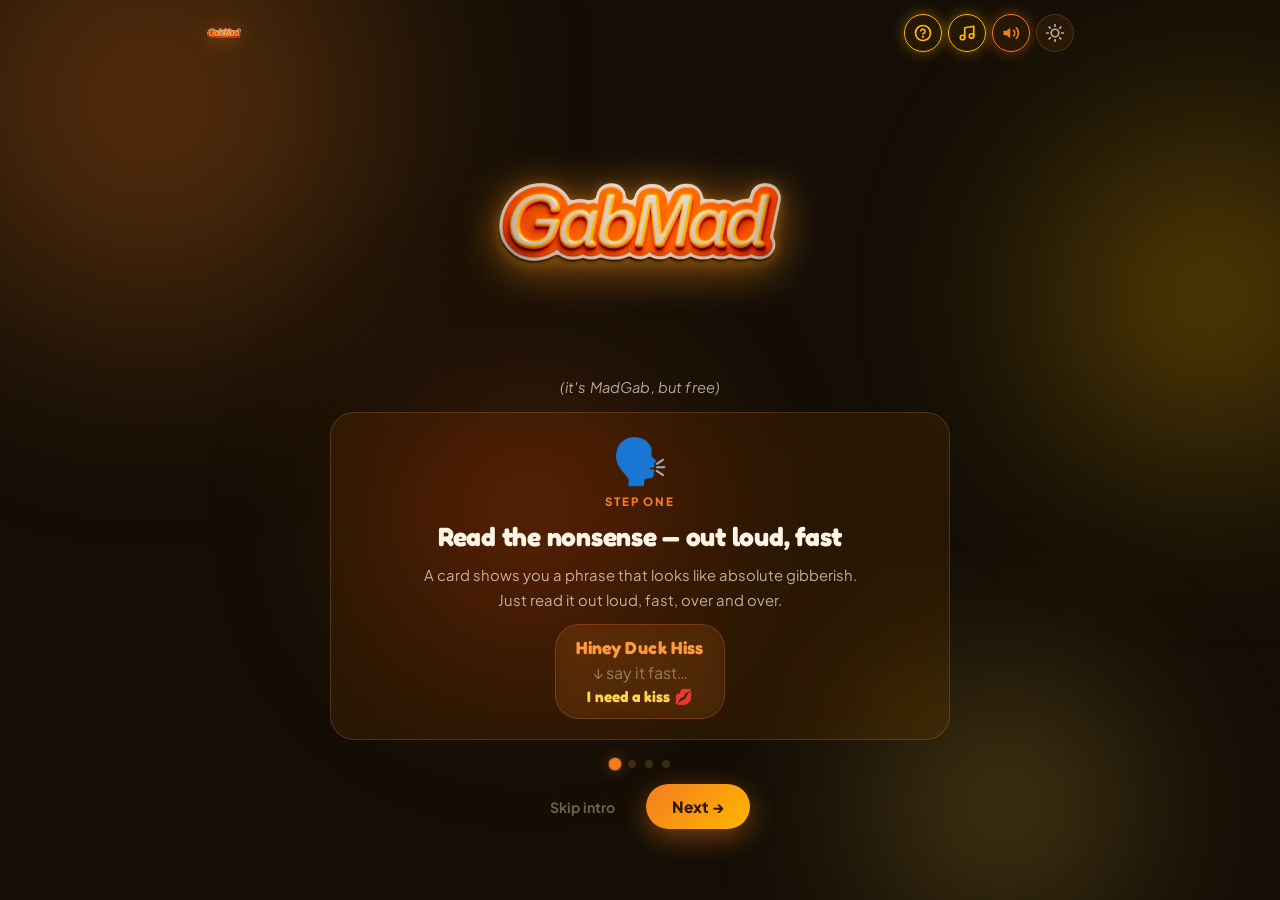
==== commit a41c9281: "Polish: Fredoka font, tighter mobile layout, splash morph-to-nav" ====
--- a/index.html
+++ b/index.html
@@ -12,7 +12,7 @@
 
   <link rel="preconnect" href="https://fonts.googleapis.com" />
   <link rel="preconnect" href="https://fonts.gstatic.com" crossorigin />
-  <link href="https://fonts.googleapis.com/css2?family=Outfit:wght@600;700;800;900&family=Plus+Jakarta+Sans:wght@500;600;700;800&display=swap" rel="stylesheet" />
+  <link href="https://fonts.googleapis.com/css2?family=Fredoka:wght@600;700&family=Plus+Jakarta+Sans:wght@500;600;700;800&display=swap" rel="stylesheet" />
 
   <link rel="stylesheet" href="css/style.css" />
 </head>
@@ -395,29 +395,35 @@
 <script src="js/speech.js"></script>
 <script src="js/game.js"></script>
 
-<!-- Splash screen controller (inline, runs before game.js init matters) -->
+<!-- Splash screen controller -->
 <script>
 (function () {
-  const splash  = document.getElementById('splashScreen');
-  const video   = document.getElementById('splashVideo');
+  const splash = document.getElementById('splashScreen');
+  const video  = document.getElementById('splashVideo');
   if (!splash || !video) return;
 
+  let dismissed = false;
+
   function dismiss() {
-    splash.classList.add('done');
-    // Remove from DOM after fade so it can't block anything
-    splash.addEventListener('transitionend', () => splash.remove(), { once: true });
+    if (dismissed) return;
+    dismissed = true;
+
+    // Phase 1: trigger the CSS morph-to-nav animation
+    splash.classList.add('morphing');
+
+    // Phase 2: after animation completes, hide entirely
+    setTimeout(function () {
+      splash.classList.add('done');
+    }, 580); // matches splashMorph duration + tiny buffer
   }
 
-  // Dismiss when video ends
   video.addEventListener('ended', dismiss);
-
-  // Dismiss on click/tap anywhere on splash
   splash.addEventListener('click', dismiss);
 
-  // Safety fallback: dismiss after 6 s even if video stalls
+  // Safety: dismiss after 6s regardless
   setTimeout(dismiss, 6000);
 
-  // If video can't play (no codec, blocked etc.) dismiss immediately
+  // If video fails to load/play, dismiss immediately
   video.addEventListener('error', dismiss);
 })();
 </script>
--- a/css/style.css
+++ b/css/style.css
@@ -38,7 +38,7 @@
   --ink-3:         rgba(255, 244, 230, 0.36);
 
   /* Typography */
-  --font-display:  'Outfit', system-ui, sans-serif;
+  --font-display:  'Fredoka', system-ui, sans-serif;
   --font-body:     'Plus Jakarta Sans', system-ui, sans-serif;
 
   /* Radii */
@@ -82,7 +82,7 @@
 }
 
 /* ==========================================================================
-   SPLASH SCREEN — logo video intro
+   SPLASH SCREEN — logo video intro → morphs into nav position
    ========================================================================== */
 #splashScreen {
   position: fixed;
@@ -94,13 +94,43 @@
   justify-content: center;
   flex-direction: column;
   gap: 0;
-  transition: opacity .55s ease, visibility .55s ease;
-}
-
+  /* no transition here — JS handles the morph via .morphing + .done */
+}
+
+/* Phase 1: morphing — logo slides up-left and shrinks toward nav position */
+#splashScreen.morphing {
+  background: transparent;
+  pointer-events: none;
+}
+
+#splashScreen.morphing #splashVideo {
+  /* Move from center toward top-left where the nav logo lives.
+     Values are approximations that feel right across screen sizes;
+     the nav logo is ~20px from left, ~29px from top, ~42px tall.
+     We scale from ~260px wide (90vw capped) to 42px tall (~160px wide). */
+  animation: splashMorph .55s cubic-bezier(.4, 0, .2, 1) forwards;
+}
+
+@keyframes splashMorph {
+  0% {
+    transform: translate(0, 0) scale(1);
+    opacity: 1;
+  }
+  100% {
+    /* Translate from center to top-left nav position */
+    transform:
+      translate(
+        calc(-50vw + 100px),
+        calc(-50vh + 36px)
+      )
+      scale(0.18);
+    opacity: 0;
+  }
+}
+
+/* Phase 2: fully gone */
 #splashScreen.done {
-  opacity: 0;
-  visibility: hidden;
-  pointer-events: none;
+  display: none;
 }
 
 /* The video — mix-blend-mode:lighten kills the black bg */
@@ -110,19 +140,22 @@
   mix-blend-mode: lighten;
   pointer-events: none;
   display: block;
+  transform-origin: center center;
 }
 
 .splash-tap {
   font-family: var(--font-body);
-  font-size: .9rem;
+  font-size: .85rem;
   font-weight: 700;
   color: var(--cream-dim);
   letter-spacing: .08em;
   text-transform: uppercase;
-  margin-top: 32px;
+  margin-top: 28px;
   opacity: 0;
-  animation: tapFade 1.2s ease 1.4s forwards;
-}
+  animation: tapFade 1s ease 1.2s forwards;
+}
+
+.morphing .splash-tap { display: none; }
 
 @keyframes tapFade {
   from { opacity: 0; transform: translateY(8px); }
@@ -188,7 +221,7 @@
   z-index: 1;
   max-width: 900px;
   margin: 0 auto;
-  padding: 18px 20px 60px;
+  padding: 14px 16px 48px;
   min-height: 100dvh;
   display: flex;
   flex-direction: column;
@@ -210,8 +243,8 @@
   display: flex;
   align-items: center;
   justify-content: space-between;
-  gap: 12px;
-  margin-bottom: 20px;
+  gap: 8px;
+  margin-bottom: 16px;
 }
 
 /* Logo image in nav */
@@ -224,30 +257,30 @@
 }
 
 .brand-logo-img {
-  height: 42px;
+  height: 36px;
   width: auto;
   display: block;
-  filter: drop-shadow(0 2px 12px var(--orange-glow));
+  filter: drop-shadow(0 2px 10px var(--orange-glow));
   transition: filter .25s, transform .22s var(--ease-spring);
 }
 
 .brand:hover .brand-logo-img {
-  filter: drop-shadow(0 3px 22px var(--orange-glow));
+  filter: drop-shadow(0 3px 20px var(--orange-glow));
   transform: scale(1.05);
 }
 
 .nav-pills {
   display: flex;
   align-items: center;
-  gap: 8px;
+  gap: 6px;
 }
 
 .pill-btn {
   display: inline-flex;
   align-items: center;
   justify-content: center;
-  width: 42px;
-  height: 42px;
+  width: 38px;
+  height: 38px;
   border-radius: var(--r-pill);
   border: 1px solid var(--surface-border);
   background: var(--surface);
@@ -380,8 +413,8 @@
 #introScreen {
   align-items: center;
   justify-content: flex-start;
-  padding-top: 8px;
-  gap: 24px;
+  padding-top: 4px;
+  gap: 16px;
 }
 
 /* ── Hero area: logo image (large) + tagline ── */
@@ -389,25 +422,33 @@
   display: flex;
   flex-direction: column;
   align-items: center;
-  gap: 10px;
+  gap: 6px;
   text-align: center;
   width: 100%;
 }
 
 .intro-logo-img {
-  width: min(360px, 80vw);
+  width: min(300px, 72vw);
   height: auto;
-  filter: drop-shadow(0 8px 32px var(--orange-glow)) drop-shadow(0 2px 8px var(--gold-glow));
+  filter: drop-shadow(0 6px 24px var(--orange-glow)) drop-shadow(0 2px 6px var(--gold-glow));
   animation: logoBob 3.5s ease-in-out infinite;
+  /* starts invisible, fades in after splash morph */
+  opacity: 0;
+  animation: logoAppear .5s ease .1s forwards, logoBob 3.5s ease-in-out 0.7s infinite;
+}
+
+@keyframes logoAppear {
+  from { opacity: 0; transform: scale(.85); }
+  to   { opacity: 1; transform: scale(1); }
 }
 
 @keyframes logoBob {
-  0%, 100% { transform: translateY(0) rotate(-.5deg); }
-  50%       { transform: translateY(-8px) rotate(.5deg); }
+  0%, 100% { transform: translateY(0) rotate(-.4deg); }
+  50%       { transform: translateY(-6px) rotate(.4deg); }
 }
 
 .intro-game-sub {
-  font-size: 1.05rem;
+  font-size: .92rem;
   color: var(--cream-dim);
   font-style: italic;
   letter-spacing: .01em;
@@ -416,19 +457,19 @@
 /* ── Overview carousel cards ── */
 .intro-steps-container {
   width: 100%;
-  max-width: 640px;
+  max-width: 620px;
   position: relative;
   overflow: hidden;
-  min-height: 340px;
+  min-height: 300px;
 }
 
 .intro-step {
   display: none;
   flex-direction: column;
   align-items: center;
-  gap: 16px;
+  gap: 12px;
   text-align: center;
-  padding: 32px 30px 28px;
+  padding: 24px 24px 20px;
 }
 
 .intro-step.active {
@@ -437,12 +478,12 @@
 }
 
 @keyframes stepPop {
-  from { opacity: 0; transform: translateY(22px) scale(.95); }
+  from { opacity: 0; transform: translateY(18px) scale(.96); }
   to   { opacity: 1; transform: translateY(0) scale(1); }
 }
 
 .step-emoji {
-  font-size: 3.4rem;
+  font-size: 2.8rem;
   line-height: 1;
   animation: emojiWiggle .55s var(--ease-spring) .15s both;
 }
@@ -454,8 +495,8 @@
 }
 
 .step-label {
-  font-size: .75rem;
-  font-weight: 900;
+  font-size: .72rem;
+  font-weight: 800;
   text-transform: uppercase;
   letter-spacing: .16em;
   color: var(--orange);
@@ -463,18 +504,18 @@
 
 .step-heading {
   font-family: var(--font-display);
-  font-size: clamp(1.4rem, 4vw, 1.9rem);
-  font-weight: 900;
-  letter-spacing: -.025em;
-  line-height: 1.1;
+  font-size: clamp(1.2rem, 3.5vw, 1.65rem);
+  font-weight: 700;
+  letter-spacing: -.01em;
+  line-height: 1.15;
   color: var(--ink);
 }
 
 .step-body {
-  font-size: 1rem;
+  font-size: .93rem;
   color: var(--ink-2);
-  line-height: 1.7;
-  max-width: 480px;
+  line-height: 1.65;
+  max-width: 440px;
 }
 
 .step-body em {
@@ -488,32 +529,32 @@
   display: inline-flex;
   flex-direction: column;
   align-items: center;
-  gap: 5px;
+  gap: 4px;
   background: rgba(244, 123, 32, 0.10);
-  border: 1px solid rgba(244, 123, 32, 0.30);
+  border: 1px solid rgba(244, 123, 32, 0.28);
   border-radius: var(--r-lg);
-  padding: 14px 22px;
+  padding: 12px 20px;
   backdrop-filter: blur(12px);
   -webkit-backdrop-filter: blur(12px);
 }
 
 .example-gab {
   font-family: var(--font-display);
-  font-size: 1.25rem;
-  font-weight: 900;
+  font-size: 1.1rem;
+  font-weight: 700;
   color: var(--orange-light);
   letter-spacing: .02em;
 }
 
 .example-arrow {
-  font-size: 1.1rem;
-  opacity: .45;
+  font-size: 1rem;
+  opacity: .4;
 }
 
 .example-answer {
   font-family: var(--font-display);
-  font-size: 1rem;
-  font-weight: 800;
+  font-size: .95rem;
+  font-weight: 700;
   color: var(--gold-light);
 }
 
@@ -547,9 +588,9 @@
   display: flex;
   align-items: center;
   justify-content: center;
-  gap: 14px;
+  gap: 12px;
   flex-wrap: wrap;
-  padding-bottom: 8px;
+  padding-bottom: 4px;
 }
 
 /* ==========================================================================
@@ -1484,13 +1525,24 @@
    RESPONSIVE
    ========================================================================== */
 @media (max-width: 500px) {
-  .intro-logo-img { width: min(280px, 85vw); }
-  .action-bar { gap: 7px; }
-  .action-bar .btn { padding: 10px 14px; font-size: .83rem; }
+  .app-wrap { padding: 10px 12px 40px; }
+  .top-nav { margin-bottom: 10px; }
+  .brand-logo-img { height: 30px; }
+  .pill-btn { width: 34px; height: 34px; }
+  .intro-logo-img { width: min(240px, 78vw); }
+  #introScreen { gap: 12px; }
+  .intro-steps-container { min-height: 280px; }
+  .step-emoji { font-size: 2.2rem; }
+  .intro-dots { margin-top: 2px; }
+  .action-bar { gap: 6px; }
+  .action-bar .btn { padding: 9px 12px; font-size: .82rem; }
   .setup-grid { grid-template-columns: 1fr; }
+  .setup-hero { padding: 0; }
+  .panel { padding: 16px 14px; gap: 10px; }
   .team-row { padding: 8px 11px; gap: 8px; }
-  .team-avatar-select { max-width: 94px; padding: 7px 6px; }
-  .history-panel { padding: 16px; }
+  .team-avatar-select { max-width: 86px; padding: 6px 5px; }
+  .history-panel { padding: 14px; }
+  .btn-mega { font-size: 1.2rem; padding: 17px 36px; }
 }
 
 /* ==========================================================================
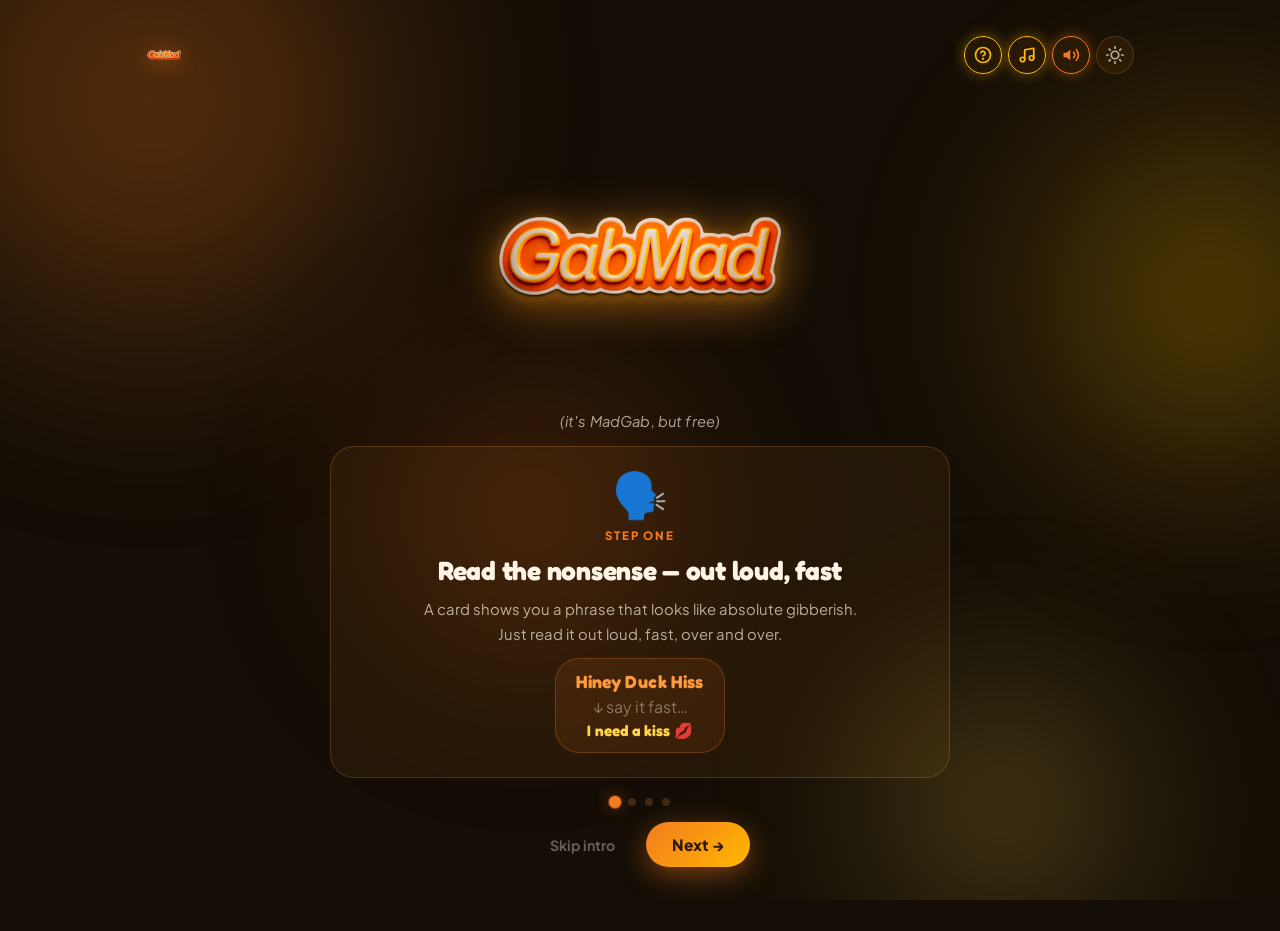
==== commit 34d8182f: "Visual overhaul: multi-step setup, new intro video, splash-to-intro flow, TV/mobile responsive - Rep" ====
--- a/index.html
+++ b/index.html
@@ -25,7 +25,7 @@
 <div id="splashScreen" role="presentation" aria-hidden="true">
   <video
     id="splashVideo"
-    src="logo.MP4"
+    src="gab-new.mov"
     autoplay
     muted
     playsinline
@@ -177,81 +177,113 @@
 
   </section>
 
-  <!-- ═══════════════════════════════════════════
-       SETUP SCREEN
-       ═══════════════════════════════════════════ -->
+  <!-- ==========================================================================
+   SETUP SCREEN — Multi-step flow (one step at a time)
+   ========================================================================== -->
   <section class="screen" id="setupScreen" aria-label="Game setup">
 
     <div class="setup-hero">
       <h2 class="setup-title">Set Up The Show</h2>
-      <p class="setup-sub">Name your teams, pick your timer, and start the chaos.</p>
-    </div>
-
-    <div class="setup-grid">
-
-      <!-- Teams panel -->
-      <div class="glass panel">
-        <p class="panel-hd">👥 Teams</p>
-        <p class="panel-sub">2 to 4 teams. Rename if you're feeling spicy.</p>
-        <div class="seg" id="teamCountSeg" role="group" aria-label="Number of teams">
-          <button class="seg-btn sel" data-n="2">2 Teams</button>
-          <button class="seg-btn"     data-n="3">3 Teams</button>
-          <button class="seg-btn"     data-n="4">4 Teams</button>
-        </div>
-        <div class="teams-list" id="teamsList"></div>
-      </div>
-
-      <!-- Options panel -->
-      <div class="glass panel">
-        <p class="panel-hd">⏱️ Timer Per Card</p>
-        <p class="panel-sub">How long each card stays on the clock.</p>
-        <div class="seg" id="timerSeg" role="group" aria-label="Card timer">
-          <button class="seg-btn"     data-s="30">30s</button>
-          <button class="seg-btn"     data-s="45">45s</button>
-          <button class="seg-btn sel" data-s="60">60s</button>
-          <button class="seg-btn"     data-s="90">90s</button>
-          <button class="seg-btn"     data-s="120">2 min</button>
-        </div>
-
-        <p class="panel-hd" style="margin-top:6px">🃏 Deck Size</p>
-        <p class="panel-sub">How many cards to play.</p>
-        <div class="seg" id="deckSeg" role="group" aria-label="Deck size">
-          <button class="seg-btn"     data-l="10">10</button>
-          <button class="seg-btn sel" data-l="20">20</button>
-          <button class="seg-btn"     data-l="35">35</button>
-          <button class="seg-btn"     data-l="all">All</button>
-        </div>
-
-        <label class="panel-hd deck-category-label" for="categorySelect">🗂️ Card category</label>
-        <p class="panel-sub">Choose a category or shuffle cards from every category.</p>
-        <select class="category-select" id="categorySelect" aria-label="Card category">
-          <option value="All">Shuffle all cards</option>
-        </select>
-      </div>
-
-    </div>
-
-    <!-- History panel -->
-    <section class="glass history-panel" aria-labelledby="historyHeading">
-      <div class="history-heading-row">
-        <div>
-          <h3 class="panel-hd" id="historyHeading">🏆 Team history</h3>
-          <p class="panel-sub">Wins and recent completed games are saved on this device.</p>
-        </div>
-      </div>
-      <p class="history-status" id="historyStatus" aria-live="polite"></p>
-      <div class="team-records" id="teamRecords"></div>
-      <ol class="recent-games" id="recentGames"></ol>
-    </section>
-
-    <div class="setup-start">
-      <button class="btn btn-mega" id="btnStart">🚀 Start the Show</button>
-      <p class="kbd-hint">
-        <kbd>Space</kbd> Flip &bull; <kbd>H</kbd> Hint &bull; <kbd>S</kbd> Read aloud &bull; <kbd>M</kbd> Mic &bull; <kbd>P</kbd> Pause &bull; <kbd>1–4</kbd> Score
-      </p>
-    </div>
+      <p class="setup-sub" id="setupSub">Build your game one step at a time.</p>
+    </div>
+
+    <!-- Step progress indicator -->
+    <div class="setup-progress" role="tablist" aria-label="Setup steps">
+      <button class="setup-step active" data-step="1" role="tab" aria-selected="true">
+        <span class="setup-step-num">1</span>
+        <span class="setup-step-label">Teams</span>
+      </button>
+      <button class="setup-step" data-step="2" role="tab" aria-selected="false">
+        <span class="setup-step-num">2</span>
+        <span class="setup-step-label">Game options</span>
+      </button>
+      <button class="setup-step setup-step-final" data-step="3" role="tab" aria-selected="false">
+        <span class="setup-step-num">3</span>
+        <span class="setup-step-label">Review & start</span>
+      </button>
+    </div>
+
+    <!-- Step container: only one .setup-step-panel.active at a time -->
+    <div class="setup-panels">
+
+      <!-- Step 1: Teams -->
+      <div class="setup-step-panel active" data-step="1">
+        <div class="glass panel">
+          <p class="panel-hd">👥 Teams</p>
+          <p class="panel-sub">2 to 4 teams. Rename if you're feeling spicy.</p>
+          <div class="seg" id="teamCountSeg" role="group" aria-label="Number of teams">
+            <button class="seg-btn sel" data-n="2">2 Teams</button>
+            <button class="seg-btn"     data-n="3">3 Teams</button>
+            <button class="seg-btn"     data-n="4">4 Teams</button>
+          </div>
+          <div class="teams-list" id="teamsList"></div>
+        </div>
+      </div>
+
+      <!-- Step 2: Game options -->
+      <div class="setup-step-panel" data-step="2">
+        <div class="glass panel">
+          <p class="panel-hd">⏱️ Timer Per Card</p>
+          <p class="panel-sub">How long each card stays on the clock.</p>
+          <div class="seg" id="timerSeg" role="group" aria-label="Card timer">
+            <button class="seg-btn"     data-s="30">30s</button>
+            <button class="seg-btn"     data-s="45">45s</button>
+            <button class="seg-btn sel" data-s="60">60s</button>
+            <button class="seg-btn"     data-s="90">90s</button>
+            <button class="seg-btn"     data-s="120">2 min</button>
+          </div>
+
+          <p class="panel-hd" style="margin-top:14px">🃏 Deck Size</p>
+          <p class="panel-sub">How many cards to play.</p>
+          <div class="seg" id="deckSeg" role="group" aria-label="Deck size">
+            <button class="seg-btn"     data-l="10">10</button>
+            <button class="seg-btn sel" data-l="20">20</button>
+            <button class="seg-btn"     data-l="35">35</button>
+            <button class="seg-btn"     data-l="all">All</button>
+          </div>
+
+          <label class="panel-hd deck-category-label" for="categorySelect">🗂️ Card category</label>
+          <p class="panel-sub">Choose a category or shuffle cards from every category.</p>
+          <select class="category-select" id="categorySelect" aria-label="Card category">
+            <option value="All">Shuffle all cards</option>
+          </select>
+        </div>
+      </div>
+
+      <!-- Step 3: Review & start -->
+      <div class="setup-step-panel" data-step="3">
+        <div class="glass panel">
+          <p class="panel-hd">📋 Review</p>
+          <p class="panel-sub">Double-check your teams and settings before starting.</p>
+          <div class="setup-review" id="setupReview"></div>
+        </div>
+        <div class="glass history-panel" aria-labelledby="historyHeading">
+          <div class="history-heading-row">
+            <div>
+              <h3 class="panel-hd" id="historyHeading">🏆 Team history</h3>
+              <p class="panel-sub">Wins and recent games are saved on this device.</p>
+            </div>
+          </div>
+          <p class="history-status" id="historyStatus" aria-live="polite"></p>
+          <div class="team-records" id="teamRecords"></div>
+          <ol class="recent-games" id="recentGames"></ol>
+        </div>
+      </div>
+
+    </div>
+
+    <!-- Step navigation -->
+    <div class="setup-nav">
+      <button class="btn btn-ghost" id="setupBtnBack" style="display:none">← Back</button>
+      <button class="btn btn-primary" id="setupBtnNext">Next →</button>
+      <button class="btn btn-mega setup-start-btn" id="btnStart" style="display:none">🚀 Start the Show</button>
+    </div>
+    <p class="kbd-hint">
+      <kbd>Space</kbd> Flip &bull; <kbd>H</kbd> Hint &bull; <kbd>S</kbd> Read aloud &bull; <kbd>M</kbd> Mic &bull; <kbd>P</kbd> Pause &bull; <kbd>1–4</kbd> Score
+    </p>
 
   </section>
+
 
   <!-- ═══════════════════════════════════════════
        GAME SCREEN
@@ -411,9 +443,13 @@
     // Phase 1: trigger the CSS morph-to-nav animation
     splash.classList.add('morphing');
 
-    // Phase 2: after animation completes, hide entirely
+    // Phase 2: after morph completes, hide splash and reveal the intro screen
     setTimeout(function () {
       splash.classList.add('done');
+      // Flow the intro animation in right after the splash morphs away
+      if (typeof showScreen === 'function') {
+        showScreen('intro');
+      }
     }, 580); // matches splashMorph duration + tiny buffer
   }
 
--- a/css/style.css
+++ b/css/style.css
@@ -729,6 +729,109 @@
   gap: 16px;
 }
 
+/* ── Multi-step setup progress ── */
+.setup-progress {
+  display: flex;
+  gap: 10px;
+  margin-bottom: 18px;
+  overflow-x: auto;
+  padding-bottom: 8px;
+  scrollbar-width: none;
+}
+.setup-progress::-webkit-scrollbar { display: none; }
+
+.setup-step {
+  display: inline-flex;
+  align-items: center;
+  gap: 8px;
+  min-width: 150px;
+  padding: 10px 14px;
+  border: 1px solid var(--surface-border);
+  border-radius: var(--r-pill);
+  background: rgba(255, 160, 50, 0.04);
+  color: var(--ink-3);
+  font-family: var(--font-body);
+  font-size: .85rem;
+  font-weight: 700;
+  cursor: pointer;
+  transition: all .25s var(--ease-out);
+  flex-shrink: 0;
+}
+.setup-step:hover { border-color: var(--surface-border); color: var(--ink-2); }
+.setup-step.active {
+  background: linear-gradient(135deg, var(--orange), var(--gold));
+  color: #2D1A06;
+  border-color: transparent;
+  box-shadow: 0 2px 12px var(--orange-glow);
+}
+.setup-step-final { min-width: 170px; }
+.setup-step-num {
+  font-family: var(--font-display);
+  font-size: 1rem;
+  font-weight: 900;
+}
+
+/* ── Step panels ── */
+.setup-panels {
+  display: flex;
+  flex-direction: column;
+  gap: 0;
+  min-height: 340px;
+}
+.setup-step-panel {
+  display: none;
+  flex-direction: column;
+  gap: 16px;
+  animation: setupFadeIn .4s var(--ease-out);
+}
+.setup-step-panel.active { display: flex; }
+
+@keyframes setupFadeIn {
+  from { opacity: 0; transform: translateY(10px); }
+  to { opacity: 1; transform: translateY(0); }
+}
+
+/* ── Step navigation ── */
+.setup-nav {
+  display: flex;
+  justify-content: space-between;
+  align-items: center;
+  gap: 12px;
+  margin-top: 18px;
+}
+.setup-nav .btn-ghost {
+  padding: 10px 20px;
+  font-size: .9rem;
+}
+.setup-start-btn {
+  display: none !important;
+}
+.setup-start-btn.active { display: inline-flex !important; }
+
+/* ── Review panel ── */
+.setup-review {
+  display: flex;
+  flex-direction: column;
+  gap: 12px;
+  margin-top: 8px;
+}
+.review-row {
+  display: flex;
+  justify-content: space-between;
+  align-items: center;
+  padding: 10px 14px;
+  background: rgba(255, 160, 50, 0.06);
+  border: 1px solid var(--surface-border);
+  border-radius: var(--r-md);
+}
+.review-row .review-label { color: var(--ink-2); font-size: .9rem; }
+.review-row .review-value { color: var(--ink); font-weight: 800; font-family: var(--font-display); }
+
+/* Hide the old one-shot start section when multi-step is active */
+.setup-start { display: none; }
+.setup-start.active { display: flex; }
+
+
 .panel {
   padding: 22px 20px;
   display: flex;
@@ -1538,6 +1641,12 @@
   .action-bar .btn { padding: 9px 12px; font-size: .82rem; }
   .setup-grid { grid-template-columns: 1fr; }
   .setup-hero { padding: 0; }
+  .setup-progress { flex-wrap: nowrap; gap: 6px; margin-bottom: 12px; }
+  .setup-step { min-width: 120px; padding: 8px 10px; font-size: .75rem; }
+  .setup-step-num { font-size: .9rem; }
+  .setup-panels { min-height: 280px; }
+  .setup-nav { flex-direction: column; gap: 8px; align-items: stretch; }
+  .setup-nav .btn { width: 100%; }
   .panel { padding: 16px 14px; gap: 10px; }
   .team-row { padding: 8px 11px; gap: 8px; }
   .team-avatar-select { max-width: 86px; padding: 6px 5px; }
@@ -1558,3 +1667,113 @@
   .card-flipper { transition-duration: .001s; }
   #splashScreen { display: none !important; }
 }
+
+
+/* ==========================================================================
+   TV / LARGE SCREEN — 10ft experience
+   ========================================================================== */
+@media (min-width: 1400px) and (pointer: coarse), (min-width: 1920px) {
+  :root {
+    --font-body-scale: 1.25;
+  }
+
+  body { font-size: 1.15rem; }
+
+  .top-nav { gap: 20px; padding: 16px 32px; }
+  .brand-logo-img { height: 44px; }
+  .pill-btn { width: 52px; height: 52px; font-size: 1.1rem; }
+  .pill-btn svg { width: 24px; height: 24px; }
+
+  .setup-title { font-size: clamp(3rem, 6vw, 4.5rem); }
+  .setup-sub { font-size: 1.25rem; max-width: 700px; }
+
+  .setup-progress { gap: 16px; margin-bottom: 24px; }
+  .setup-step {
+    min-width: 200px;
+    padding: 14px 20px;
+    font-size: 1rem;
+  }
+  .setup-step-num { font-size: 1.25rem; }
+
+  .setup-panels { min-height: 520px; }
+
+  .panel { padding: 32px 28px; gap: 20px; }
+  .panel-hd { font-size: 1.25rem; gap: 12px; }
+  .panel-sub { font-size: 1rem; }
+
+  .seg { padding: 6px; gap: 6px; }
+  .seg-btn {
+    padding: 14px 12px;
+    font-size: 1rem;
+  }
+
+  .category-select,
+  .team-avatar-select {
+    padding: 16px 18px;
+    font-size: 1.05rem;
+  }
+
+  .team-row {
+    padding: 14px 20px;
+    gap: 18px;
+  }
+  .team-inp { font-size: 1.1rem; }
+  .team-swatch { width: 20px; height: 20px; }
+
+  .btn { padding: 16px 32px; font-size: 1.05rem; }
+  .btn-mega { padding: 22px 48px; font-size: 1.4rem; }
+  .btn-ghost { padding: 14px 28px; font-size: 1rem; }
+
+  .kbd-hint { font-size: 1rem; }
+  .kbd-hint kbd { padding: 3px 10px; font-size: .9rem; }
+
+  /* Game screen TV sizes */
+  .gab-text { font-size: clamp(2.5rem, 6vw, 4rem); }
+  .answer-text { font-size: clamp(1.5rem, 3vw, 2rem); }
+  .timer-num { font-size: clamp(2rem, 4vw, 3rem); }
+
+  .winner-headline { font-size: clamp(2.5rem, 5vw, 3.5rem); }
+  .winner-sub { font-size: 1.25rem; }
+
+  .rules-dialog {
+    padding: 40px 36px;
+    max-width: 700px;
+  }
+  .rules-dialog .dialog-title { font-size: 1.75rem; }
+  .rule-row { padding: 20px 24px; gap: 18px; }
+  .rule-num { width: 44px; height: 44px; font-size: 1.25rem; }
+  .rule-content h4 { font-size: 1.15rem; }
+  .rule-content p { font-size: 1rem; }
+}
+
+/* ==========================================================================
+   VISUAL CLEANUP — less crowded, more breathing room
+   ========================================================================== */
+
+/* App wrap: more generous padding */
+.app-wrap { padding: 24px 32px 60px; max-width: 1100px; margin: 0 auto; }
+
+/* Top nav: cleaner spacing */
+.top-nav { gap: 14px; padding: 12px 24px; }
+
+/* Cards: softer, less sharp corners */
+.card-flipper { border-radius: var(--r-xl); }
+
+/* Action bar: tighter gap */
+.action-bar { gap: 10px; }
+
+/* Blobs: slower, calmer motion */
+.blob {
+  animation-duration: 12s;
+}
+
+/* Intro: softer steps */
+.intro-step { padding: 24px; }
+.intro-body { font-size: 1rem; line-height: 1.7; color: var(--ink-2); }
+
+/* Focus states for TV remote navigation */
+button:focus-visible {
+  outline: 3px solid var(--gold);
+  outline-offset: 4px;
+}
+
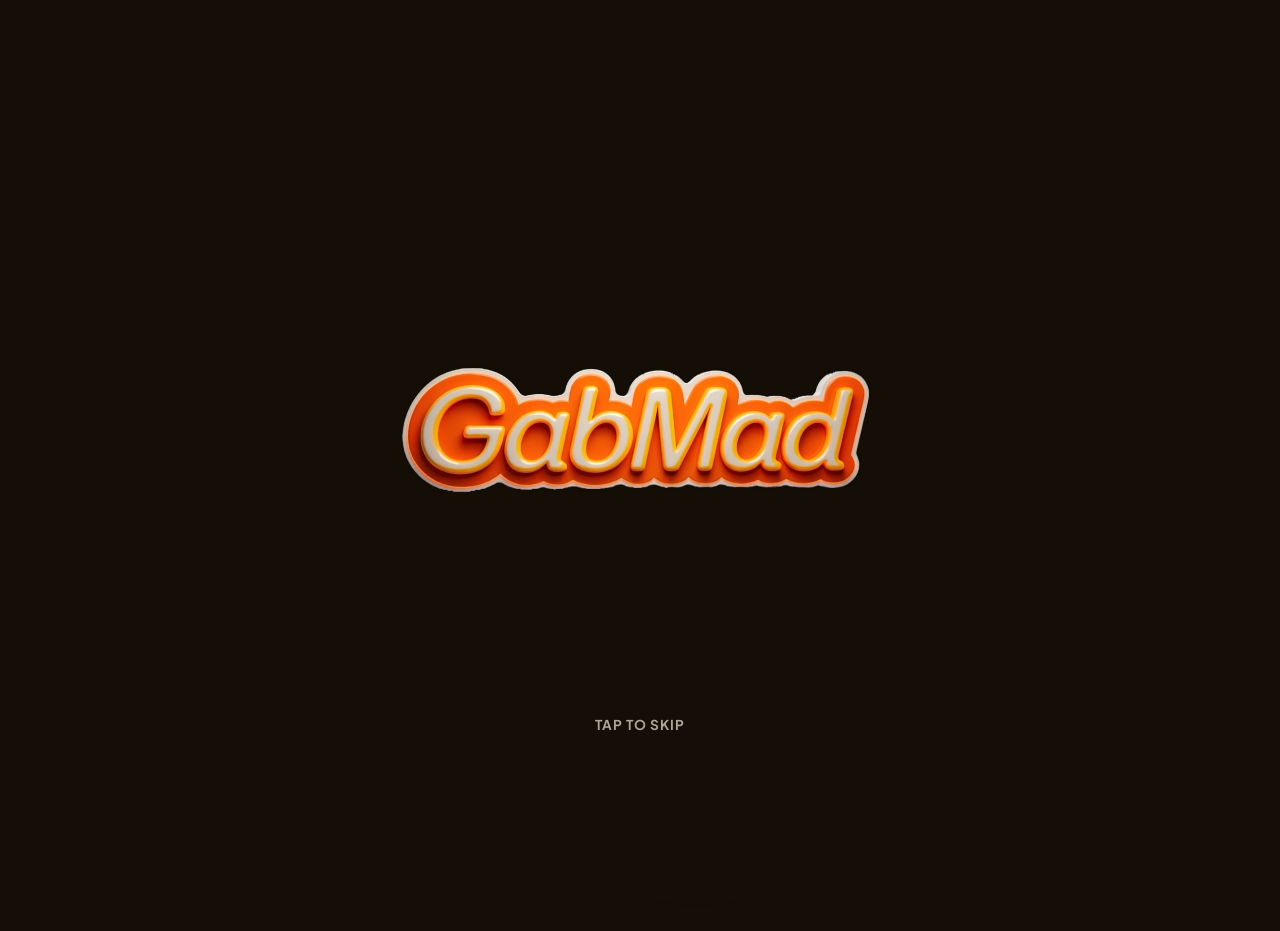
==== commit f670c061: "Optimize intro video with dual-source alpha (HEVC + VP9) and site assets - Compress HEVC alpha MOV f" ====
--- a/index.html
+++ b/index.html
@@ -25,12 +25,18 @@
 <div id="splashScreen" role="presentation" aria-hidden="true">
   <video
     id="splashVideo"
-    src="gab-new.mov"
     autoplay
     muted
     playsinline
     preload="auto"
-  ></video>
+  >
+    <!-- Safari / iOS: HEVC with Alpha -->
+    <source src="gab-new.mov" type='video/mp4; codecs="hvc1"'>
+    <source src="gab-new.mov" type="video/quicktime">
+
+    <!-- Chrome / Firefox / Edge: Compressed WebM VP9 Alpha -->
+    <source src="gab-new.webm" type='video/webm; codecs="vp9"'>
+  </video>
   <p class="splash-tap">tap to skip</p>
 </div>
 
@@ -456,11 +462,19 @@
   video.addEventListener('ended', dismiss);
   splash.addEventListener('click', dismiss);
 
-  // Safety: dismiss after 6s regardless
-  setTimeout(dismiss, 6000);
+  // Safety: fallback if video finishes or stalls (video duration is ~7.67s)
+  setTimeout(dismiss, 8500);
 
   // If video fails to load/play, dismiss immediately
   video.addEventListener('error', dismiss);
+
+  // Kick off autoplay safely across all browsers
+  const playPromise = video.play();
+  if (playPromise !== undefined) {
+    playPromise.catch(function () {
+      // Autoplay blocked by policy; tap-to-skip is active
+    });
+  }
 })();
 </script>
 
--- a/css/style.css
+++ b/css/style.css
@@ -133,11 +133,10 @@
   display: none;
 }
 
-/* The video — mix-blend-mode:lighten kills the black bg */
+/* The video — native alpha transparency preserved in VP9 & HEVC */
 #splashVideo {
   width: min(520px, 90vw);
   height: auto;
-  mix-blend-mode: lighten;
   pointer-events: none;
   display: block;
   transform-origin: center center;
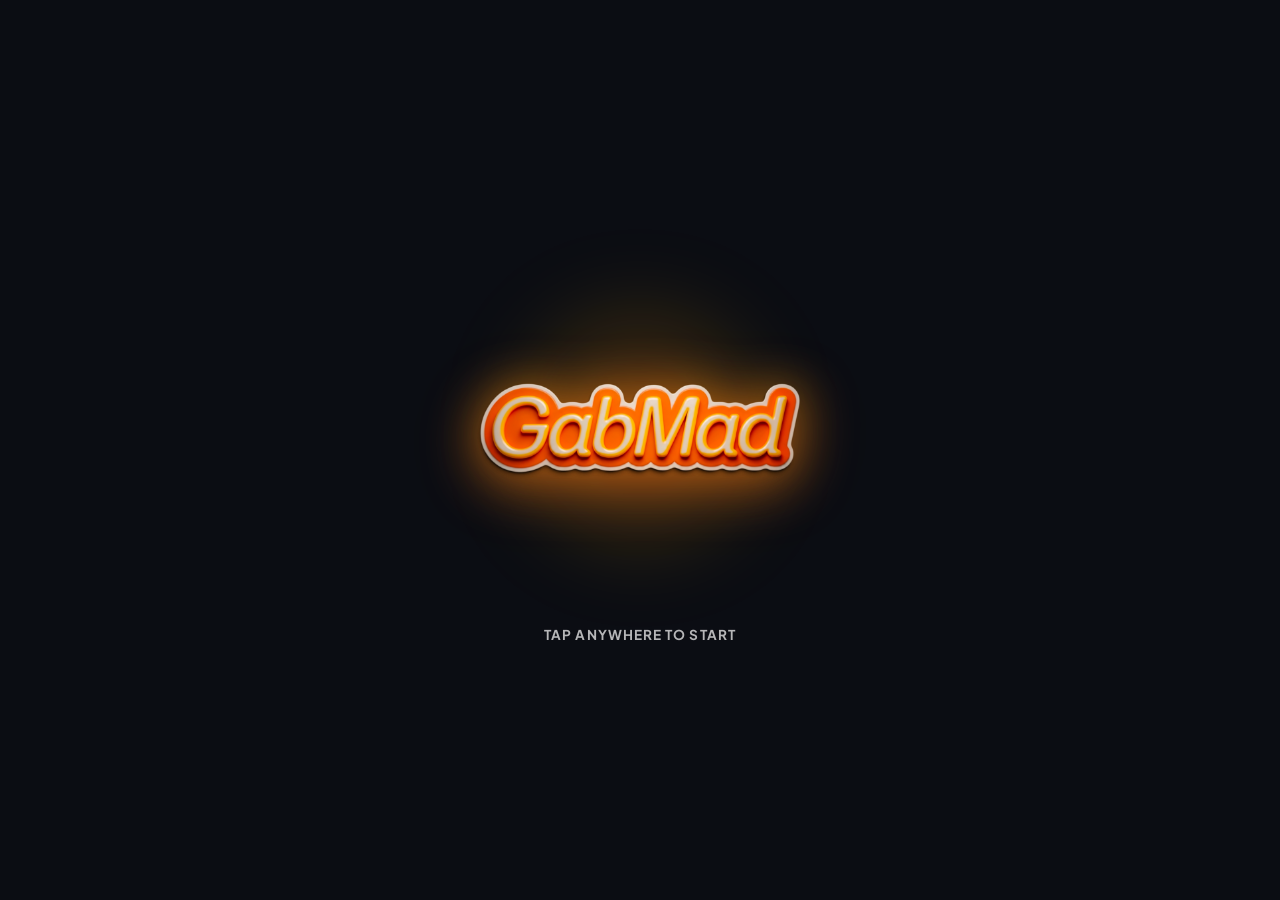
==== commit c73a6253: "Redesign: Outfit typography, obsidian theme, animated static logo intro, and live opponent judge scr" ====
--- a/index.html
+++ b/index.html
@@ -3,7 +3,7 @@
 <head>
   <meta charset="utf-8" />
   <meta name="viewport" content="width=device-width, initial-scale=1, viewport-fit=cover" />
-  <meta name="theme-color" content="#140E06" />
+  <meta name="theme-color" content="#0B0D13" />
   <meta name="description" content="GabMad — sound out the nonsense phrases and shout the real phrase first!" />
   <title>GabMad — It's MadGab, but free</title>
 
@@ -12,32 +12,21 @@
 
   <link rel="preconnect" href="https://fonts.googleapis.com" />
   <link rel="preconnect" href="https://fonts.gstatic.com" crossorigin />
-  <link href="https://fonts.googleapis.com/css2?family=Fredoka:wght@600;700&family=Plus+Jakarta+Sans:wght@500;600;700;800&display=swap" rel="stylesheet" />
+  <link href="https://fonts.googleapis.com/css2?family=Outfit:wght@500;600;700;800;900&family=Plus+Jakarta+Sans:wght@500;600;700;800&display=swap" rel="stylesheet" />
 
   <link rel="stylesheet" href="css/style.css" />
 </head>
 <body>
 
 <!-- ═══════════════════════════════════════════════════════════════
-     SPLASH SCREEN — logo video with mix-blend-mode lighten
-     Dismissed on video end OR on tap/click
+     SPLASH SCREEN — Animated static logo entrance → flows into hero
      ═══════════════════════════════════════════════════════════════ -->
 <div id="splashScreen" role="presentation" aria-hidden="true">
-  <video
-    id="splashVideo"
-    autoplay
-    muted
-    playsinline
-    preload="auto"
-  >
-    <!-- Safari / iOS: HEVC with Alpha -->
-    <source src="gab-new.mov" type='video/mp4; codecs="hvc1"'>
-    <source src="gab-new.mov" type="video/quicktime">
-
-    <!-- Chrome / Firefox / Edge: Compressed WebM VP9 Alpha -->
-    <source src="gab-new.webm" type='video/webm; codecs="vp9"'>
-  </video>
-  <p class="splash-tap">tap to skip</p>
+  <div class="splash-logo-stage">
+    <div class="splash-glow-ring"></div>
+    <img src="logo.PNG" alt="GabMad" class="splash-logo-img" id="splashLogoImg" />
+  </div>
+  <p class="splash-tap">tap anywhere to start</p>
 </div>
 
 <!-- Animated background blobs -->
@@ -55,11 +44,17 @@
 
   <!-- ── TOP NAV ────────────────────────────── -->
   <header class="top-nav" id="topNav">
-    <a href="#" class="brand" id="brandHome" aria-label="GabMad home">
-      <img src="logo.PNG" alt="GabMad" class="brand-logo-img" />
-    </a>
+    <div class="nav-spacer" aria-hidden="true"></div>
 
     <div class="nav-pills">
+      <button class="pill-btn glow-cyan" id="btnJudgeModal" title="Opponent / Judge Screen" aria-label="Opponent Judge Screen">
+        <svg width="18" height="18" viewBox="0 0 24 24" fill="none" stroke="currentColor" stroke-width="2.3" stroke-linecap="round" stroke-linejoin="round" aria-hidden="true">
+          <rect x="5" y="2" width="14" height="20" rx="2" ry="2"/>
+          <line x1="12" y1="18" x2="12.01" y2="18"/>
+        </svg>
+        <span class="judge-badge-dot" id="judgeBadgeDot" title="Opponent screen status"></span>
+      </button>
+
       <button class="pill-btn glow-gold" id="btnOpenRules" title="How to play" aria-label="How to play">
         <svg width="18" height="18" viewBox="0 0 24 24" fill="none" stroke="currentColor" stroke-width="2.3" stroke-linecap="round" stroke-linejoin="round" aria-hidden="true">
           <circle cx="12" cy="12" r="10"/><path d="M9.09 9a3 3 0 0 1 5.83 1c0 2-3 3-3 3"/><circle cx="12" cy="17" r=".5" fill="currentColor"/>
@@ -296,6 +291,18 @@
        ═══════════════════════════════════════════ -->
   <section class="screen" id="gameScreen" aria-label="Game stage">
 
+    <!-- Active Turn & Opponent Indicator Banner -->
+    <div class="turn-banner" id="turnBanner">
+      <div class="turn-tag-wrap">
+        <span class="turn-pulse-dot" aria-hidden="true"></span>
+        <span class="turn-badge">ACTIVE TURN</span>
+        <span class="turn-team" id="activeTeamDisplay">The Orange Crush</span>
+      </div>
+      <div class="turn-sub-note" id="turnSubNote">
+        Opponent sees answer on <button class="turn-judge-link" id="btnOpenJudgeModalFromGame" type="button">Judge Screen 📱</button>
+      </div>
+    </div>
+
     <!-- Progress bar -->
     <div class="stage-header">
       <div class="progress-info">
@@ -333,6 +340,18 @@
       <div class="times-up" id="timesUp" aria-live="assertive">TIME'S UP!</div>
     </div>
 
+    <!-- Peek answer secretly on single phone -->
+    <div class="peek-control" id="peekControl">
+      <button class="btn btn-peek" id="btnPeekAnswer" type="button" aria-haspopup="true">
+        <span class="peek-icon">👁️</span>
+        <span class="peek-text">Hold to Peek Answer</span>
+      </button>
+      <div class="peek-popover" id="peekPopover" aria-hidden="true">
+        <span class="peek-label">Opponent / Judge Peek:</span>
+        <div class="peek-val" id="peekVal">—</div>
+      </div>
+    </div>
+
     <!-- Action buttons -->
     <div class="action-bar" id="actionBar">
       <button class="btn" id="btnHint">💡 Hint</button>
@@ -352,6 +371,78 @@
         <button class="btn" id="btnNobody">❌ Nobody got it</button>
         <button class="btn btn-primary" id="btnNext">Next Card ➡️</button>
       </div>
+    </div>
+
+  </section>
+
+  <!-- ═══════════════════════════════════════════
+       OPPONENT / JUDGE SCREEN (Second Screen)
+       Private screen for the team that is NOT guessing
+       ═══════════════════════════════════════════ -->
+  <section class="screen" id="judgeScreen" aria-label="Opponent Judge View">
+
+    <div class="judge-screen-header">
+      <div class="judge-brand-wrap">
+        <span class="judge-live-tag">LIVE SECOND SCREEN</span>
+        <h2 class="judge-screen-title">Opponent Judge View</h2>
+      </div>
+      <div class="judge-timer-chip" id="judgeTimerChip">
+        <span class="judge-timer-icon">⏱️</span>
+        <span id="judgeTimerNum">60</span>s
+      </div>
+    </div>
+
+    <div class="judge-privacy-notice">
+      <span class="privacy-icon">🤫</span>
+      <span>Keep this screen hidden from the guessing team!</span>
+    </div>
+
+    <div class="judge-turn-card">
+      <div class="judge-turn-status">
+        <span class="judge-pulse-dot" aria-hidden="true"></span>
+        <span class="judge-turn-lead">CURRENTLY GUESSING:</span>
+      </div>
+      <div class="judge-team-badge" id="judgeActiveTeamBadge">
+        <span class="team-swatch" id="judgeTeamSwatch"></span>
+        <span class="team-avatar" id="judgeTeamAvatar"></span>
+        <span class="judge-team-name" id="judgeActiveTeamName">—</span>
+      </div>
+    </div>
+
+    <!-- Massive Answer Card for Judges -->
+    <div class="judge-card-display">
+      <div class="judge-card-cat" id="judgeCardCat">Classic</div>
+      <div class="judge-answer-heading">THE SECRET ANSWER IS:</div>
+      <div class="judge-big-answer" id="judgeAnswerText">—</div>
+      <div class="judge-gab-reference">
+        <span class="ref-label">Sounds like:</span>
+        <span class="ref-gab" id="judgeGabText">—</span>
+      </div>
+      <div class="judge-hint-status" id="judgeHintStatus"></div>
+    </div>
+
+    <!-- Judge Immediate Control Actions -->
+    <div class="judge-controls">
+      <button class="btn btn-judge-correct" id="judgeBtnCorrect">
+        <span class="action-emoji">✅</span>
+        <span class="action-text">THEY SHOUTED IT! (+1 Pt)</span>
+      </button>
+      <div class="judge-aux-row">
+        <button class="btn btn-sm" id="judgeBtnHint">💡 Give Clue</button>
+        <button class="btn btn-sm" id="judgeBtnPause">⏸ Pause</button>
+        <button class="btn btn-sm" id="judgeBtnReveal">✨ Reveal on Main</button>
+        <button class="btn btn-sm" id="judgeBtnPass">⏭ Pass</button>
+      </div>
+    </div>
+
+    <!-- Live Scoreboard -->
+    <div class="glass judge-scores-panel">
+      <div class="judge-scores-hd">🏆 Live Scores</div>
+      <div class="judge-scores-grid" id="judgeScoresGrid"></div>
+    </div>
+
+    <div class="judge-footer">
+      <button class="btn btn-ghost" id="judgeBtnDisconnect">← Exit Judge Mode</button>
     </div>
 
   </section>
@@ -385,6 +476,34 @@
   </section>
 
 </div><!-- /app-wrap -->
+
+<!-- ── SECOND SCREEN JUDGE DIALOG ───────────── -->
+<dialog class="judge-dialog" id="judgeDialog" aria-labelledby="judgeDialogTitle">
+  <div class="dialog-hd">
+    <div>
+      <span class="dialog-pill-tag">📱 Two-Phone Mode</span>
+      <h3 class="dialog-title" id="judgeDialogTitle">Opponent Judge Screen</h3>
+    </div>
+    <button class="pill-btn" id="btnCloseJudgeDialog" aria-label="Close dialog">
+      <svg width="16" height="16" viewBox="0 0 24 24" fill="none" stroke="currentColor" stroke-width="2.5" stroke-linecap="round"><line x1="18" y1="6" x2="6" y2="18"/><line x1="6" y1="6" x2="18" y2="18"/></svg>
+    </button>
+  </div>
+  <p class="dialog-sub">
+    Scan with the phone of the team that's <strong>not guessing</strong>. They'll see the secret answer and can score shouts live!
+  </p>
+  <div class="qr-wrap">
+    <div id="judgeQrBox" class="qr-box"></div>
+    <div class="room-chip">Room Code: <strong id="roomCodeDisplay">----</strong></div>
+  </div>
+  <div class="judge-dialog-links">
+    <button class="btn btn-primary" id="btnCopyJudgeLink">📋 Copy Judge Link</button>
+    <a href="#" class="btn btn-ghost" id="linkOpenJudgeTab" target="_blank" rel="noopener">Open in New Tab ↗</a>
+  </div>
+  <div class="judge-peer-status" id="judgePeerStatus">
+    <span class="peer-dot" id="peerStatusDot"></span>
+    <span id="peerStatusText">Waiting for opponent phone to connect…</span>
+  </div>
+</dialog>
 
 <!-- ── HOW TO PLAY DIALOG ───────────────────── -->
 <dialog class="rules-dialog" id="rulesDialog" aria-labelledby="rulesTitle">
@@ -431,14 +550,22 @@
 <script src="js/deck.js"></script>
 <script src="js/audio.js"></script>
 <script src="js/speech.js"></script>
+<script src="js/qrcode.min.js"></script>
+<script src="js/mqtt.min.js"></script>
+<script src="js/sync.js"></script>
 <script src="js/game.js"></script>
 
 <!-- Splash screen controller -->
 <script>
 (function () {
   const splash = document.getElementById('splashScreen');
-  const video  = document.getElementById('splashVideo');
-  if (!splash || !video) return;
+  if (!splash) return;
+
+  const urlParams = new URLSearchParams(window.location.search);
+  if (urlParams.get('role') === 'judge') {
+    splash.style.display = 'none';
+    return;
+  }
 
   let dismissed = false;
 
@@ -446,35 +573,26 @@
     if (dismissed) return;
     dismissed = true;
 
-    // Phase 1: trigger the CSS morph-to-nav animation
-    splash.classList.add('morphing');
-
-    // Phase 2: after morph completes, hide splash and reveal the intro screen
+    // Trigger smooth flow directly into main hero logo
+    splash.classList.add('flowing');
+
+    if (typeof showScreen === 'function') {
+      showScreen('intro');
+    }
+
     setTimeout(function () {
       splash.classList.add('done');
-      // Flow the intro animation in right after the splash morphs away
-      if (typeof showScreen === 'function') {
-        showScreen('intro');
-      }
-    }, 580); // matches splashMorph duration + tiny buffer
+    }, 600);
   }
 
-  video.addEventListener('ended', dismiss);
-  splash.addEventListener('click', dismiss);
-
-  // Safety: fallback if video finishes or stalls (video duration is ~7.67s)
-  setTimeout(dismiss, 8500);
-
-  // If video fails to load/play, dismiss immediately
-  video.addEventListener('error', dismiss);
-
-  // Kick off autoplay safely across all browsers
-  const playPromise = video.play();
-  if (playPromise !== undefined) {
-    playPromise.catch(function () {
-      // Autoplay blocked by policy; tap-to-skip is active
-    });
-  }
+  // Auto-flow into the main page after 1.5s
+  const autoTimer = setTimeout(dismiss, 1600);
+
+  // Or immediately on tap/click
+  splash.addEventListener('click', function() {
+    clearTimeout(autoTimer);
+    dismiss();
+  });
 })();
 </script>
 
--- a/css/style.css
+++ b/css/style.css
@@ -6,40 +6,42 @@
 
 /* ---------- Custom Properties ---------- */
 :root {
-  /* Brand colours (pulled from logo) */
-  --orange:        #F47B20;
-  --orange-deep:   #D4620A;
-  --orange-light:  #FF9A3C;
+  /* Brand colours (vibrant, modern party game) */
+  --orange:        #FF5E1A;
+  --orange-deep:   #E04806;
+  --orange-light:  #FF884D;
   --gold:          #FFB800;
-  --gold-light:    #FFD44A;
-  --cream:         #FFF4E6;
-  --cream-dim:     rgba(255, 244, 230, 0.65);
-  --cream-faint:   rgba(255, 244, 230, 0.30);
-  --cream-ghost:   rgba(255, 244, 230, 0.10);
+  --gold-light:    #FFD24D;
+  --cyan:          #00D2FF;
+  --cream:         #FFFFFF;
+  --cream-dim:     rgba(255, 255, 255, 0.70);
+  --cream-faint:   rgba(255, 255, 255, 0.35);
+  --cream-ghost:   rgba(255, 255, 255, 0.08);
 
   /* Glow versions */
-  --orange-glow:   rgba(244, 123, 32, 0.45);
-  --gold-glow:     rgba(255, 184, 0, 0.40);
-
-  /* Background */
-  --bg:            #140E06;
-  --bg-2:          #1E1508;
-  --bg-card:       #231A09;
+  --orange-glow:   rgba(255, 94, 26, 0.35);
+  --gold-glow:     rgba(255, 184, 0, 0.30);
+  --cyan-glow:     rgba(0, 210, 255, 0.35);
+
+  /* Background - sleek deep obsidian slate, clean & high-contrast */
+  --bg:            #0B0D13;
+  --bg-2:          #121520;
+  --bg-card:       #171B28;
 
   /* Surfaces */
-  --surface:       rgba(255, 160, 50, 0.07);
-  --surface-hover: rgba(255, 160, 50, 0.13);
-  --surface-border: rgba(255, 180, 80, 0.18);
+  --surface:       rgba(255, 255, 255, 0.05);
+  --surface-hover: rgba(255, 255, 255, 0.09);
+  --surface-border: rgba(255, 255, 255, 0.11);
   --glass-blur:    blur(20px) saturate(180%);
 
   /* Text */
-  --ink:           #FFF4E6;
-  --ink-2:         rgba(255, 244, 230, 0.68);
-  --ink-3:         rgba(255, 244, 230, 0.36);
-
-  /* Typography */
-  --font-display:  'Fredoka', system-ui, sans-serif;
-  --font-body:     'Plus Jakarta Sans', system-ui, sans-serif;
+  --ink:           #F8FAFC;
+  --ink-2:         #94A3B8;
+  --ink-3:         #64748B;
+
+  /* Typography: Outfit (sharp modern display) + Plus Jakarta Sans (clean body) */
+  --font-display:  'Outfit', system-ui, -apple-system, sans-serif;
+  --font-body:     'Plus Jakarta Sans', system-ui, -apple-system, sans-serif;
 
   /* Radii */
   --r-sm:    8px;
@@ -82,64 +84,98 @@
 }
 
 /* ==========================================================================
-   SPLASH SCREEN — logo video intro → morphs into nav position
+   SPLASH SCREEN — Animated static logo entrance → flows into hero
    ========================================================================== */
 #splashScreen {
   position: fixed;
   inset: 0;
   z-index: 9999;
-  background: #140E06;
+  background: #0B0D13;
   display: flex;
   align-items: center;
   justify-content: center;
   flex-direction: column;
-  gap: 0;
-  /* no transition here — JS handles the morph via .morphing + .done */
-}
-
-/* Phase 1: morphing — logo slides up-left and shrinks toward nav position */
-#splashScreen.morphing {
+  cursor: pointer;
+  transition: background .5s var(--ease-out), opacity .5s var(--ease-out);
+}
+
+.splash-logo-stage {
+  position: relative;
+  display: flex;
+  align-items: center;
+  justify-content: center;
+}
+
+.splash-logo-img {
+  width: min(340px, 80vw);
+  height: auto;
+  transform-origin: center center;
+  animation: splashPop 1s cubic-bezier(.34, 1.56, .64, 1) both;
+  filter: drop-shadow(0 10px 30px rgba(255, 94, 26, 0.45)) drop-shadow(0 0 20px rgba(255, 184, 0, 0.35));
+}
+
+.splash-glow-ring {
+  position: absolute;
+  width: 280px;
+  height: 280px;
+  border-radius: 50%;
+  background: radial-gradient(circle, rgba(255, 94, 26, 0.25) 0%, rgba(255, 184, 0, 0.15) 50%, transparent 70%);
+  filter: blur(40px);
+  animation: glowPulse 2s ease-in-out infinite alternate;
+  pointer-events: none;
+}
+
+@keyframes splashPop {
+  0% {
+    opacity: 0;
+    transform: scale(0.6) translateY(20px);
+    filter: blur(12px);
+  }
+  70% {
+    opacity: 1;
+    transform: scale(1.08) translateY(-4px);
+    filter: blur(0px);
+  }
+  100% {
+    opacity: 1;
+    transform: scale(1) translateY(0);
+  }
+}
+
+@keyframes glowPulse {
+  0% { transform: scale(0.85); opacity: 0.6; }
+  100% { transform: scale(1.2); opacity: 1; }
+}
+
+/* Phase 2: Flow into main page */
+#splashScreen.flowing {
   background: transparent;
   pointer-events: none;
 }
 
-#splashScreen.morphing #splashVideo {
-  /* Move from center toward top-left where the nav logo lives.
-     Values are approximations that feel right across screen sizes;
-     the nav logo is ~20px from left, ~29px from top, ~42px tall.
-     We scale from ~260px wide (90vw capped) to 42px tall (~160px wide). */
-  animation: splashMorph .55s cubic-bezier(.4, 0, .2, 1) forwards;
-}
-
-@keyframes splashMorph {
+#splashScreen.flowing .splash-logo-img {
+  animation: splashFlowToHero .6s cubic-bezier(.2, .8, .3, 1) forwards;
+}
+
+#splashScreen.flowing .splash-glow-ring {
+  opacity: 0;
+  transition: opacity .4s ease;
+}
+
+@keyframes splashFlowToHero {
   0% {
-    transform: translate(0, 0) scale(1);
+    transform: scale(1) translateY(0);
     opacity: 1;
   }
   100% {
-    /* Translate from center to top-left nav position */
-    transform:
-      translate(
-        calc(-50vw + 100px),
-        calc(-50vh + 36px)
-      )
-      scale(0.18);
+    transform: scale(0.88) translateY(-40px);
     opacity: 0;
   }
 }
 
-/* Phase 2: fully gone */
+/* Phase 3: fully gone */
 #splashScreen.done {
-  display: none;
-}
-
-/* The video — native alpha transparency preserved in VP9 & HEVC */
-#splashVideo {
-  width: min(520px, 90vw);
-  height: auto;
-  pointer-events: none;
-  display: block;
-  transform-origin: center center;
+  display: none !important;
 }
 
 .splash-tap {
@@ -151,10 +187,12 @@
   text-transform: uppercase;
   margin-top: 28px;
   opacity: 0;
-  animation: tapFade 1s ease 1.2s forwards;
-}
-
-.morphing .splash-tap { display: none; }
+  animation: tapFade .8s ease .9s forwards;
+}
+
+#splashScreen.flowing .splash-tap {
+  display: none;
+}
 
 @keyframes tapFade {
   from { opacity: 0; transform: translateY(8px); }
@@ -173,38 +211,38 @@
 .blob {
   position: absolute;
   border-radius: 50%;
-  filter: blur(90px);
-  opacity: .38;
-  animation: blobFloat 20s ease-in-out infinite alternate;
+  filter: blur(100px);
+  opacity: .22;
+  animation: blobFloat 22s ease-in-out infinite alternate;
   will-change: transform;
 }
 
 .blob-1 {
-  width: 700px; height: 700px;
+  width: 650px; height: 650px;
   background: radial-gradient(circle, var(--orange) 0%, transparent 70%);
-  top: -250px; left: -200px;
-  animation-duration: 24s;
+  top: -200px; left: -160px;
+  animation-duration: 26s;
 }
 .blob-2 {
   width: 500px; height: 500px;
+  background: radial-gradient(circle, #4F46E5 0%, transparent 70%);
+  top: 10%; right: -160px;
+  animation-duration: 20s;
+  animation-delay: -6s;
+}
+.blob-3 {
+  width: 440px; height: 440px;
+  background: radial-gradient(circle, var(--cyan) 0%, transparent 70%);
+  bottom: 15%; left: 20%;
+  animation-duration: 24s;
+  animation-delay: -10s;
+}
+.blob-4 {
+  width: 380px; height: 380px;
   background: radial-gradient(circle, var(--gold) 0%, transparent 70%);
-  top: 5%; right: -180px;
+  bottom: -60px; right: 10%;
   animation-duration: 18s;
-  animation-delay: -7s;
-}
-.blob-3 {
-  width: 420px; height: 420px;
-  background: radial-gradient(circle, #C25010 0%, transparent 70%);
-  bottom: 20%; left: 25%;
-  animation-duration: 22s;
-  animation-delay: -12s;
-}
-.blob-4 {
-  width: 350px; height: 350px;
-  background: radial-gradient(circle, var(--gold-light) 0%, transparent 70%);
-  bottom: -80px; right: 8%;
-  animation-duration: 16s;
-  animation-delay: -5s;
+  animation-delay: -4s;
 }
 
 @keyframes blobFloat {
@@ -246,26 +284,8 @@
   margin-bottom: 16px;
 }
 
-/* Logo image in nav */
-.brand {
-  display: flex;
-  align-items: center;
-  gap: 0;
-  text-decoration: none;
-  color: var(--ink);
-}
-
-.brand-logo-img {
-  height: 36px;
-  width: auto;
-  display: block;
-  filter: drop-shadow(0 2px 10px var(--orange-glow));
-  transition: filter .25s, transform .22s var(--ease-spring);
-}
-
-.brand:hover .brand-logo-img {
-  filter: drop-shadow(0 3px 20px var(--orange-glow));
-  transform: scale(1.05);
+.nav-spacer {
+  flex: 1;
 }
 
 .nav-pills {
@@ -731,42 +751,41 @@
 /* ── Multi-step setup progress ── */
 .setup-progress {
   display: flex;
-  gap: 10px;
-  margin-bottom: 18px;
-  overflow-x: auto;
-  padding-bottom: 8px;
-  scrollbar-width: none;
-}
-.setup-progress::-webkit-scrollbar { display: none; }
+  width: 100%;
+  gap: 8px;
+  margin-bottom: 20px;
+}
 
 .setup-step {
+  flex: 1;
+  min-width: 0;
   display: inline-flex;
   align-items: center;
+  justify-content: center;
   gap: 8px;
-  min-width: 150px;
-  padding: 10px 14px;
+  padding: 10px 10px;
   border: 1px solid var(--surface-border);
   border-radius: var(--r-pill);
-  background: rgba(255, 160, 50, 0.04);
+  background: var(--surface);
   color: var(--ink-3);
   font-family: var(--font-body);
-  font-size: .85rem;
+  font-size: .86rem;
   font-weight: 700;
   cursor: pointer;
   transition: all .25s var(--ease-out);
-  flex-shrink: 0;
-}
-.setup-step:hover { border-color: var(--surface-border); color: var(--ink-2); }
+}
+.setup-step:hover { border-color: rgba(255, 255, 255, 0.22); color: var(--ink-2); }
 .setup-step.active {
   background: linear-gradient(135deg, var(--orange), var(--gold));
-  color: #2D1A06;
+  color: #0B0D13;
   border-color: transparent;
-  box-shadow: 0 2px 12px var(--orange-glow);
-}
-.setup-step-final { min-width: 170px; }
+  box-shadow: 0 4px 16px var(--orange-glow);
+  font-weight: 800;
+}
+.setup-step-final { flex: 1; }
 .setup-step-num {
   font-family: var(--font-display);
-  font-size: 1rem;
+  font-size: .95rem;
   font-weight: 900;
 }
 
@@ -857,7 +876,7 @@
 /* Segmented control */
 .seg {
   display: flex;
-  background: rgba(255, 160, 50, 0.05);
+  background: rgba(255, 255, 255, 0.04);
   border: 1px solid var(--surface-border);
   border-radius: var(--r-pill);
   padding: 4px;
@@ -882,9 +901,9 @@
 
 .seg-btn.sel {
   background: linear-gradient(135deg, var(--orange), var(--gold));
-  color: #2D1A06;
+  color: #0B0D13;
   font-weight: 800;
-  box-shadow: 0 2px 12px var(--orange-glow);
+  box-shadow: 0 4px 14px var(--orange-glow);
 }
 
 /* Team input rows */
@@ -898,36 +917,37 @@
   display: flex;
   align-items: center;
   gap: 12px;
-  background: rgba(255, 160, 50, 0.06);
+  background: rgba(255, 255, 255, 0.04);
   border: 1px solid var(--surface-border);
   border-radius: var(--r-pill);
   padding: 9px 16px;
-  transition: border-color .2s;
+  transition: all .2s;
 }
 
 .team-row:focus-within {
-  border-color: var(--gold);
-  box-shadow: 0 0 12px var(--gold-glow);
+  border-color: var(--orange);
+  background: rgba(255, 255, 255, 0.07);
+  box-shadow: 0 0 16px var(--orange-glow);
 }
 
 .team-avatar-select {
   flex: 0 0 auto;
-  max-width: 104px;
-  padding: 7px 9px;
+  max-width: 110px;
+  padding: 7px 10px;
   border: 1px solid var(--surface-border);
   border-radius: var(--r-pill);
-  background: rgba(255, 160, 50, 0.08);
+  background: rgba(255, 255, 255, 0.06);
   color: var(--ink);
   font-family: var(--font-body);
-  font-size: .78rem;
+  font-size: .8rem;
   font-weight: 700;
   cursor: pointer;
 }
 
 .team-avatar-select option,
 .category-select option {
-  background: #231A09;
-  color: var(--ink);
+  background: #171B28;
+  color: #F8FAFC;
 }
 
 .team-swatch {
@@ -1624,33 +1644,663 @@
 }
 
 /* ==========================================================================
-   RESPONSIVE
+   TURN BANNER & OPPONENT CALLOUT
    ========================================================================== */
-@media (max-width: 500px) {
-  .app-wrap { padding: 10px 12px 40px; }
-  .top-nav { margin-bottom: 10px; }
-  .brand-logo-img { height: 30px; }
-  .pill-btn { width: 34px; height: 34px; }
-  .intro-logo-img { width: min(240px, 78vw); }
-  #introScreen { gap: 12px; }
-  .intro-steps-container { min-height: 280px; }
-  .step-emoji { font-size: 2.2rem; }
-  .intro-dots { margin-top: 2px; }
-  .action-bar { gap: 6px; }
-  .action-bar .btn { padding: 9px 12px; font-size: .82rem; }
-  .setup-grid { grid-template-columns: 1fr; }
+.turn-banner {
+  display: flex;
+  align-items: center;
+  justify-content: space-between;
+  gap: 12px;
+  padding: 12px 18px;
+  background: rgba(255, 255, 255, 0.04);
+  border: 1px solid var(--surface-border);
+  border-radius: var(--r-pill);
+  backdrop-filter: var(--glass-blur);
+  -webkit-backdrop-filter: var(--glass-blur);
+}
+
+.turn-tag-wrap {
+  display: flex;
+  align-items: center;
+  gap: 10px;
+}
+
+.turn-pulse-dot {
+  width: 9px;
+  height: 9px;
+  border-radius: 50%;
+  background: var(--orange);
+  box-shadow: 0 0 10px var(--orange);
+  animation: pulseDot 1.4s ease-in-out infinite;
+}
+
+@keyframes pulseDot {
+  0%, 100% { transform: scale(1); opacity: 1; }
+  50% { transform: scale(1.4); opacity: 0.5; }
+}
+
+.turn-badge {
+  font-family: var(--font-display);
+  font-size: .72rem;
+  font-weight: 900;
+  letter-spacing: .12em;
+  color: var(--ink-3);
+  text-transform: uppercase;
+}
+
+.turn-team {
+  font-family: var(--font-display);
+  font-size: 1.05rem;
+  font-weight: 800;
+  color: var(--gold-light);
+}
+
+.turn-sub-note {
+  font-size: .82rem;
+  color: var(--ink-2);
+}
+
+.turn-judge-link {
+  background: rgba(0, 210, 255, 0.12);
+  border: 1px solid rgba(0, 210, 255, 0.35);
+  color: var(--cyan);
+  padding: 4px 10px;
+  border-radius: var(--r-pill);
+  font-family: var(--font-body);
+  font-size: .8rem;
+  font-weight: 700;
+  cursor: pointer;
+  transition: all .2s;
+}
+
+.turn-judge-link:hover {
+  background: rgba(0, 210, 255, 0.22);
+  transform: translateY(-1px);
+}
+
+/* ── Glow & Badge indicators ── */
+.glow-cyan {
+  border-color: rgba(0, 210, 255, 0.4);
+  color: var(--cyan);
+}
+.glow-cyan:hover {
+  background: rgba(0, 210, 255, 0.14);
+  box-shadow: 0 0 14px var(--cyan-glow);
+}
+
+.judge-badge-dot {
+  position: absolute;
+  top: 4px;
+  right: 4px;
+  width: 7px;
+  height: 7px;
+  border-radius: 50%;
+  background: #64748B;
+  transition: background .3s, box-shadow .3s;
+}
+
+.judge-badge-dot.connected {
+  background: #10B981;
+  box-shadow: 0 0 8px #10B981;
+}
+
+/* ==========================================================================
+   HOLD-TO-PEEK (Single-Phone Judge Drawer)
+   ========================================================================== */
+.peek-control {
+  position: relative;
+  display: flex;
+  justify-content: center;
+  margin: 4px auto 0;
+  width: 100%;
+  max-width: 320px;
+}
+
+.btn-peek {
+  background: rgba(255, 255, 255, 0.04);
+  border: 1px dashed rgba(255, 255, 255, 0.18);
+  color: var(--ink-3);
+  font-size: .82rem;
+  padding: 8px 16px;
+  user-select: none;
+  -webkit-user-select: none;
+}
+
+.btn-peek:active,
+.btn-peek:focus {
+  background: rgba(255, 94, 26, 0.12);
+  border-color: var(--orange);
+  color: var(--orange-light);
+}
+
+.peek-popover {
+  position: absolute;
+  bottom: calc(100% + 10px);
+  left: 50%;
+  transform: translateX(-50%) scale(0.92);
+  width: min(340px, 90vw);
+  background: #121520;
+  border: 1px solid var(--orange);
+  border-radius: var(--r-md);
+  padding: 14px 18px;
+  box-shadow: 0 16px 36px rgba(0,0,0,0.7), 0 0 20px var(--orange-glow);
+  text-align: center;
+  opacity: 0;
+  pointer-events: none;
+  transition: opacity .15s ease, transform .15s ease;
+  z-index: 100;
+}
+
+.peek-popover.show {
+  opacity: 1;
+  transform: translateX(-50%) scale(1);
+  pointer-events: auto;
+}
+
+.peek-label {
+  display: block;
+  font-size: .72rem;
+  font-weight: 800;
+  letter-spacing: .08em;
+  text-transform: uppercase;
+  color: var(--orange-light);
+  margin-bottom: 4px;
+}
+
+.peek-val {
+  font-family: var(--font-display);
+  font-size: 1.35rem;
+  font-weight: 900;
+  color: #FFFFFF;
+}
+
+/* ==========================================================================
+   OPPONENT JUDGE SCREEN (Second Screen)
+   ========================================================================== */
+#judgeScreen {
+  gap: 16px;
+  max-width: 600px;
+  margin: 0 auto;
+  width: 100%;
+}
+
+.judge-screen-header {
+  display: flex;
+  align-items: center;
+  justify-content: space-between;
+  gap: 12px;
+  padding: 6px 0;
+}
+
+.judge-brand-wrap {
+  display: flex;
+  flex-direction: column;
+  gap: 2px;
+}
+
+.judge-live-tag {
+  display: inline-flex;
+  align-items: center;
+  font-family: var(--font-display);
+  font-size: .68rem;
+  font-weight: 900;
+  letter-spacing: .12em;
+  color: #10B981;
+}
+
+.judge-screen-title {
+  font-family: var(--font-display);
+  font-size: 1.35rem;
+  font-weight: 900;
+  color: #FFFFFF;
+  line-height: 1.1;
+}
+
+.judge-timer-chip {
+  display: flex;
+  align-items: center;
+  gap: 6px;
+  padding: 8px 14px;
+  border-radius: var(--r-pill);
+  background: rgba(255, 255, 255, 0.06);
+  border: 1px solid var(--surface-border);
+  font-family: var(--font-display);
+  font-size: 1.25rem;
+  font-weight: 900;
+  color: var(--gold-light);
+}
+
+.judge-timer-chip.low {
+  background: rgba(255, 94, 26, 0.16);
+  border-color: var(--orange);
+  color: var(--orange-light);
+  animation: numPulse .55s ease-in-out infinite alternate;
+}
+
+.judge-privacy-notice {
+  display: flex;
+  align-items: center;
+  gap: 10px;
+  padding: 10px 14px;
+  border-radius: var(--r-md);
+  background: rgba(255, 94, 26, 0.12);
+  border: 1px solid rgba(255, 94, 26, 0.3);
+  font-size: .86rem;
+  color: var(--orange-light);
+  font-weight: 700;
+}
+
+.judge-turn-card {
+  padding: 14px 18px;
+  background: rgba(255, 255, 255, 0.04);
+  border: 1px solid var(--surface-border);
+  border-radius: var(--r-md);
+  display: flex;
+  align-items: center;
+  justify-content: space-between;
+  gap: 12px;
+}
+
+.judge-turn-status {
+  display: flex;
+  align-items: center;
+  gap: 8px;
+}
+
+.judge-pulse-dot {
+  width: 8px;
+  height: 8px;
+  border-radius: 50%;
+  background: var(--cyan);
+  box-shadow: 0 0 10px var(--cyan);
+}
+
+.judge-turn-lead {
+  font-family: var(--font-display);
+  font-size: .75rem;
+  font-weight: 900;
+  letter-spacing: .08em;
+  color: var(--ink-3);
+}
+
+.judge-team-badge {
+  display: flex;
+  align-items: center;
+  gap: 8px;
+}
+
+.judge-team-name {
+  font-family: var(--font-display);
+  font-size: 1.05rem;
+  font-weight: 900;
+  color: #FFFFFF;
+}
+
+/* The Big Secret Answer Card */
+.judge-card-display {
+  background: linear-gradient(145deg, #161A26 0%, #11141E 100%);
+  border: 2px solid rgba(255, 94, 26, 0.35);
+  box-shadow: 0 20px 48px rgba(0, 0, 0, 0.6), 0 0 24px var(--orange-glow);
+  border-radius: var(--r-xl);
+  padding: 32px 24px;
+  text-align: center;
+  display: flex;
+  flex-direction: column;
+  align-items: center;
+  gap: 10px;
+}
+
+.judge-card-cat {
+  font-size: .75rem;
+  font-weight: 900;
+  text-transform: uppercase;
+  letter-spacing: .12em;
+  padding: 4px 12px;
+  border-radius: var(--r-pill);
+  background: rgba(255, 94, 26, 0.15);
+  color: var(--orange-light);
+  border: 1px solid rgba(255, 94, 26, 0.3);
+}
+
+.judge-answer-heading {
+  font-family: var(--font-display);
+  font-size: .8rem;
+  font-weight: 900;
+  letter-spacing: .1em;
+  color: var(--gold);
+  text-transform: uppercase;
+}
+
+.judge-big-answer {
+  font-family: var(--font-display);
+  font-size: clamp(2.2rem, 8vw, 3.2rem);
+  font-weight: 900;
+  line-height: 1.12;
+  color: #FFFFFF;
+  text-shadow: 0 4px 24px rgba(0,0,0,0.5);
+  margin: 4px 0 10px;
+}
+
+.judge-gab-reference {
+  display: inline-flex;
+  align-items: center;
+  gap: 6px;
+  font-size: .9rem;
+  color: var(--ink-2);
+  background: rgba(255, 255, 255, 0.05);
+  padding: 6px 14px;
+  border-radius: var(--r-pill);
+}
+
+.ref-gab {
+  font-weight: 800;
+  color: #FFFFFF;
+}
+
+.judge-hint-status {
+  font-size: .82rem;
+  font-weight: 700;
+  color: var(--gold-light);
+  display: none;
+}
+
+/* Judge action buttons */
+.judge-controls {
+  display: flex;
+  flex-direction: column;
+  gap: 10px;
+  width: 100%;
+}
+
+.btn-judge-correct {
+  width: 100%;
+  padding: 18px 24px;
+  font-size: 1.15rem;
+  font-weight: 900;
+  border-radius: var(--r-pill);
+  background: linear-gradient(135deg, #10B981 0%, #059669 100%);
+  color: #FFFFFF;
+  border: none;
+  box-shadow: 0 8px 24px rgba(16, 185, 129, 0.4);
+  cursor: pointer;
+  display: flex;
+  align-items: center;
+  justify-content: center;
+  gap: 10px;
+  transition: transform .18s var(--ease-spring), filter .18s;
+}
+
+.btn-judge-correct:active,
+.btn-judge-correct.tapped {
+  transform: scale(0.96);
+  filter: brightness(1.2);
+}
+
+.judge-aux-row {
+  display: flex;
+  gap: 8px;
+  width: 100%;
+}
+
+.judge-aux-row .btn-sm {
+  flex: 1;
+  padding: 10px 6px;
+  font-size: .8rem;
+  text-align: center;
+  justify-content: center;
+}
+
+.judge-scores-panel {
+  padding: 16px 20px;
+  display: flex;
+  flex-direction: column;
+  gap: 10px;
+}
+
+.judge-scores-hd {
+  font-family: var(--font-display);
+  font-size: .88rem;
+  font-weight: 800;
+  color: var(--ink-2);
+}
+
+.judge-scores-grid {
+  display: flex;
+  flex-wrap: wrap;
+  gap: 8px;
+}
+
+.judge-score-chip {
+  display: flex;
+  align-items: center;
+  gap: 8px;
+  padding: 6px 12px;
+  border: 1px solid var(--surface-border);
+  border-radius: var(--r-pill);
+  background: rgba(255, 255, 255, 0.04);
+  font-size: .85rem;
+  font-weight: 700;
+}
+
+.judge-footer {
+  text-align: center;
+  padding-top: 8px;
+}
+
+/* ==========================================================================
+   JUDGE DIALOG (QR CODE MODAL)
+   ========================================================================== */
+.judge-dialog {
+  padding: 28px 24px;
+  max-width: 440px;
+  width: 90vw;
+  background: #121520;
+  border: 1px solid var(--surface-border);
+  border-radius: var(--r-xl);
+  color: var(--ink);
+  box-shadow: 0 24px 60px rgba(0, 0, 0, 0.8), 0 0 30px rgba(0, 210, 255, 0.15);
+  margin: auto;
+}
+
+dialog:modal {
+  overscroll-behavior: contain;
+}
+
+dialog::backdrop {
+  overflow: hidden;
+  overscroll-behavior: contain;
+  background: rgba(0, 0, 0, 0.75);
+  backdrop-filter: blur(8px);
+  -webkit-backdrop-filter: blur(8px);
+}
+
+.dialog-pill-tag {
+  display: inline-block;
+  font-size: .72rem;
+  font-weight: 900;
+  letter-spacing: .08em;
+  text-transform: uppercase;
+  color: var(--cyan);
+  margin-bottom: 2px;
+}
+
+.qr-wrap {
+  display: flex;
+  flex-direction: column;
+  align-items: center;
+  gap: 12px;
+  margin: 18px 0;
+}
+
+.qr-box {
+  background: #FFFFFF;
+  padding: 12px;
+  border-radius: 16px;
+  box-shadow: 0 8px 28px rgba(0,0,0,0.5);
+  display: flex;
+  align-items: center;
+  justify-content: center;
+}
+
+.qr-box canvas,
+.qr-box img {
+  display: block;
+}
+
+.room-chip {
+  padding: 6px 16px;
+  border-radius: var(--r-pill);
+  background: rgba(255, 255, 255, 0.06);
+  border: 1px solid var(--surface-border);
+  font-size: .9rem;
+  color: var(--ink-2);
+}
+
+.room-chip strong {
+  font-family: var(--font-display);
+  font-size: 1.15rem;
+  color: var(--gold-light);
+  letter-spacing: .06em;
+}
+
+.judge-dialog-links {
+  display: flex;
+  flex-direction: column;
+  gap: 8px;
+  margin-top: 14px;
+}
+
+.judge-dialog-links .btn {
+  width: 100%;
+}
+
+.judge-peer-status {
+  display: flex;
+  align-items: center;
+  justify-content: center;
+  gap: 8px;
+  font-size: .84rem;
+  font-weight: 700;
+  color: var(--ink-3);
+  margin-top: 14px;
+}
+
+.peer-dot {
+  width: 8px;
+  height: 8px;
+  border-radius: 50%;
+  background: #64748B;
+  transition: all .3s;
+}
+
+.peer-dot.connected {
+  background: #10B981;
+  box-shadow: 0 0 10px #10B981;
+}
+
+/* ==========================================================================
+   RESPONSIVE DESIGN & MOBILE POLISH
+   ========================================================================== */
+@media (max-width: 600px) {
+  .app-wrap {
+    padding: 12px 14px 44px;
+  }
+
+  .top-nav {
+    margin-bottom: 12px;
+    padding: 0;
+  }
+
+  .brand-logo-img { height: 32px; }
+  .pill-btn { width: 36px; height: 36px; }
+
   .setup-hero { padding: 0; }
-  .setup-progress { flex-wrap: nowrap; gap: 6px; margin-bottom: 12px; }
-  .setup-step { min-width: 120px; padding: 8px 10px; font-size: .75rem; }
-  .setup-step-num { font-size: .9rem; }
-  .setup-panels { min-height: 280px; }
-  .setup-nav { flex-direction: column; gap: 8px; align-items: stretch; }
-  .setup-nav .btn { width: 100%; }
-  .panel { padding: 16px 14px; gap: 10px; }
-  .team-row { padding: 8px 11px; gap: 8px; }
-  .team-avatar-select { max-width: 86px; padding: 6px 5px; }
-  .history-panel { padding: 14px; }
-  .btn-mega { font-size: 1.2rem; padding: 17px 36px; }
+  .setup-title { font-size: 2rem; margin-bottom: 4px; }
+  .setup-sub { font-size: .88rem; }
+
+  .setup-progress {
+    gap: 6px;
+    margin-bottom: 14px;
+  }
+
+  .setup-step {
+    padding: 8px 6px;
+    font-size: .78rem;
+    gap: 5px;
+  }
+
+  .setup-step-num { font-size: .88rem; }
+
+  .panel {
+    padding: 16px 14px;
+    gap: 12px;
+  }
+
+  .team-row {
+    padding: 8px 12px;
+    gap: 8px;
+  }
+
+  .team-avatar-select {
+    max-width: 90px;
+    padding: 6px 6px;
+    font-size: .76rem;
+  }
+
+  .setup-nav {
+    flex-direction: column;
+    gap: 8px;
+    align-items: stretch;
+  }
+
+  .setup-nav .btn {
+    width: 100%;
+  }
+
+  .btn-mega {
+    font-size: 1.15rem;
+    padding: 16px 24px;
+  }
+
+  .turn-banner {
+    flex-direction: column;
+    align-items: flex-start;
+    gap: 8px;
+    border-radius: var(--r-md);
+  }
+
+  .turn-tag-wrap {
+    width: 100%;
+    justify-content: flex-start;
+  }
+
+  .card-face {
+    padding: 30px 18px;
+  }
+
+  .gab-text {
+    font-size: clamp(1.8rem, 6.5vw, 2.5rem);
+  }
+
+  .action-bar {
+    gap: 6px;
+  }
+
+  .action-bar .btn {
+    padding: 10px 12px;
+    font-size: .82rem;
+  }
+
+  .kbd-hint {
+    display: none !important;
+  }
+}
+
+/* Hide keyboard shortcuts on all touch/mobile pointer devices */
+@media (hover: none) and (pointer: coarse) {
+  .kbd-hint {
+    display: none !important;
+  }
 }
 
 /* ==========================================================================
@@ -1667,112 +2317,3 @@
   #splashScreen { display: none !important; }
 }
 
-
-/* ==========================================================================
-   TV / LARGE SCREEN — 10ft experience
-   ========================================================================== */
-@media (min-width: 1400px) and (pointer: coarse), (min-width: 1920px) {
-  :root {
-    --font-body-scale: 1.25;
-  }
-
-  body { font-size: 1.15rem; }
-
-  .top-nav { gap: 20px; padding: 16px 32px; }
-  .brand-logo-img { height: 44px; }
-  .pill-btn { width: 52px; height: 52px; font-size: 1.1rem; }
-  .pill-btn svg { width: 24px; height: 24px; }
-
-  .setup-title { font-size: clamp(3rem, 6vw, 4.5rem); }
-  .setup-sub { font-size: 1.25rem; max-width: 700px; }
-
-  .setup-progress { gap: 16px; margin-bottom: 24px; }
-  .setup-step {
-    min-width: 200px;
-    padding: 14px 20px;
-    font-size: 1rem;
-  }
-  .setup-step-num { font-size: 1.25rem; }
-
-  .setup-panels { min-height: 520px; }
-
-  .panel { padding: 32px 28px; gap: 20px; }
-  .panel-hd { font-size: 1.25rem; gap: 12px; }
-  .panel-sub { font-size: 1rem; }
-
-  .seg { padding: 6px; gap: 6px; }
-  .seg-btn {
-    padding: 14px 12px;
-    font-size: 1rem;
-  }
-
-  .category-select,
-  .team-avatar-select {
-    padding: 16px 18px;
-    font-size: 1.05rem;
-  }
-
-  .team-row {
-    padding: 14px 20px;
-    gap: 18px;
-  }
-  .team-inp { font-size: 1.1rem; }
-  .team-swatch { width: 20px; height: 20px; }
-
-  .btn { padding: 16px 32px; font-size: 1.05rem; }
-  .btn-mega { padding: 22px 48px; font-size: 1.4rem; }
-  .btn-ghost { padding: 14px 28px; font-size: 1rem; }
-
-  .kbd-hint { font-size: 1rem; }
-  .kbd-hint kbd { padding: 3px 10px; font-size: .9rem; }
-
-  /* Game screen TV sizes */
-  .gab-text { font-size: clamp(2.5rem, 6vw, 4rem); }
-  .answer-text { font-size: clamp(1.5rem, 3vw, 2rem); }
-  .timer-num { font-size: clamp(2rem, 4vw, 3rem); }
-
-  .winner-headline { font-size: clamp(2.5rem, 5vw, 3.5rem); }
-  .winner-sub { font-size: 1.25rem; }
-
-  .rules-dialog {
-    padding: 40px 36px;
-    max-width: 700px;
-  }
-  .rules-dialog .dialog-title { font-size: 1.75rem; }
-  .rule-row { padding: 20px 24px; gap: 18px; }
-  .rule-num { width: 44px; height: 44px; font-size: 1.25rem; }
-  .rule-content h4 { font-size: 1.15rem; }
-  .rule-content p { font-size: 1rem; }
-}
-
-/* ==========================================================================
-   VISUAL CLEANUP — less crowded, more breathing room
-   ========================================================================== */
-
-/* App wrap: more generous padding */
-.app-wrap { padding: 24px 32px 60px; max-width: 1100px; margin: 0 auto; }
-
-/* Top nav: cleaner spacing */
-.top-nav { gap: 14px; padding: 12px 24px; }
-
-/* Cards: softer, less sharp corners */
-.card-flipper { border-radius: var(--r-xl); }
-
-/* Action bar: tighter gap */
-.action-bar { gap: 10px; }
-
-/* Blobs: slower, calmer motion */
-.blob {
-  animation-duration: 12s;
-}
-
-/* Intro: softer steps */
-.intro-step { padding: 24px; }
-.intro-body { font-size: 1rem; line-height: 1.7; color: var(--ink-2); }
-
-/* Focus states for TV remote navigation */
-button:focus-visible {
-  outline: 3px solid var(--gold);
-  outline-offset: 4px;
-}
-
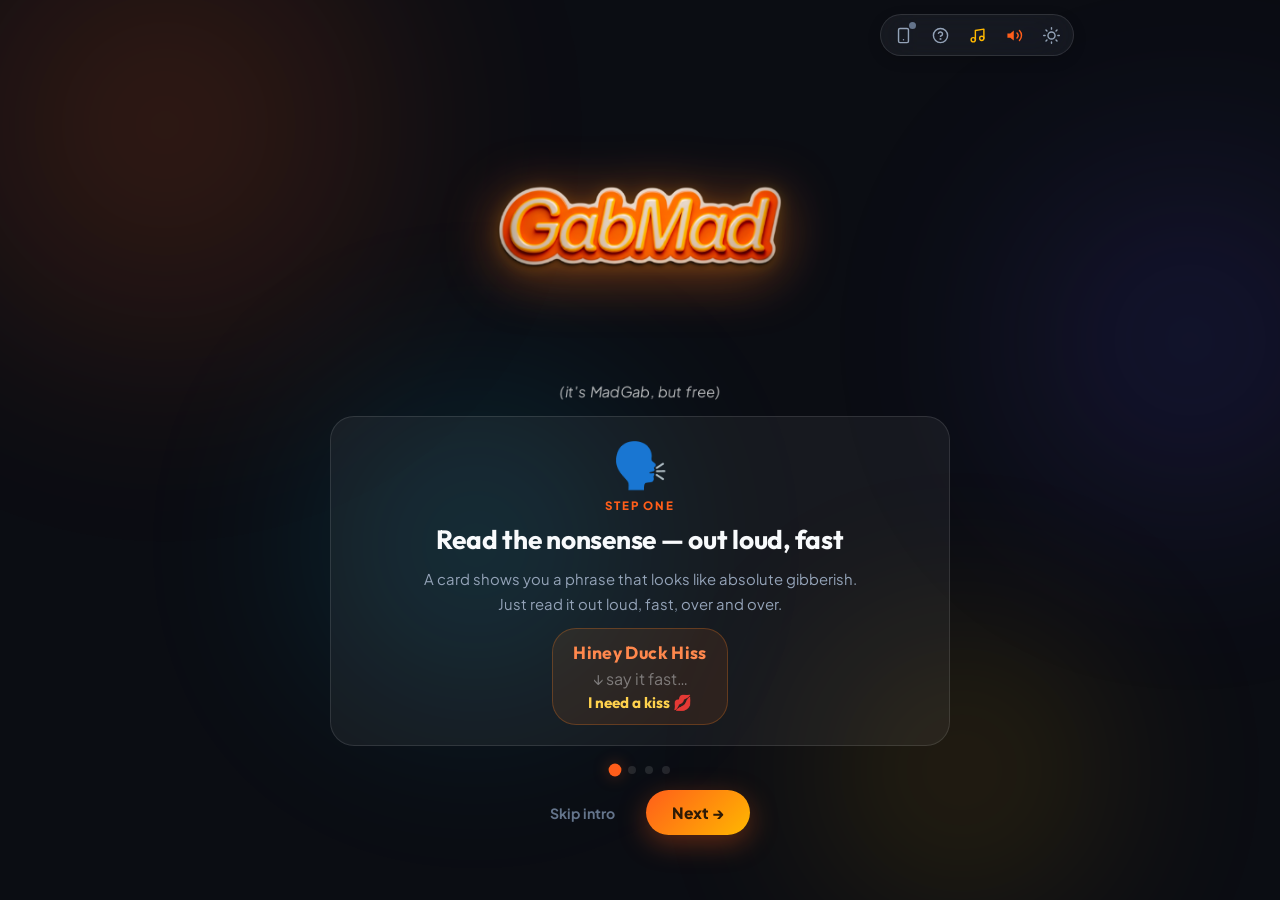
==== commit 9efb06ed: "Fix: button click bug, seamless in-place logo glide, unified nav dock, responsive setup tabs" ====
--- a/index.html
+++ b/index.html
@@ -14,20 +14,9 @@
   <link rel="preconnect" href="https://fonts.gstatic.com" crossorigin />
   <link href="https://fonts.googleapis.com/css2?family=Outfit:wght@500;600;700;800;900&family=Plus+Jakarta+Sans:wght@500;600;700;800&display=swap" rel="stylesheet" />
 
-  <link rel="stylesheet" href="css/style.css" />
+  <link rel="stylesheet" href="css/style.css?v=4" />
 </head>
-<body>
-
-<!-- ═══════════════════════════════════════════════════════════════
-     SPLASH SCREEN — Animated static logo entrance → flows into hero
-     ═══════════════════════════════════════════════════════════════ -->
-<div id="splashScreen" role="presentation" aria-hidden="true">
-  <div class="splash-logo-stage">
-    <div class="splash-glow-ring"></div>
-    <img src="logo.PNG" alt="GabMad" class="splash-logo-img" id="splashLogoImg" />
-  </div>
-  <p class="splash-tap">tap anywhere to start</p>
-</div>
+<body class="intro-splash-active">
 
 <!-- Animated background blobs -->
 <div class="blob-layer" aria-hidden="true">
@@ -46,45 +35,45 @@
   <header class="top-nav" id="topNav">
     <div class="nav-spacer" aria-hidden="true"></div>
 
-    <div class="nav-pills">
-      <button class="pill-btn glow-cyan" id="btnJudgeModal" title="Opponent / Judge Screen" aria-label="Opponent Judge Screen">
-        <svg width="18" height="18" viewBox="0 0 24 24" fill="none" stroke="currentColor" stroke-width="2.3" stroke-linecap="round" stroke-linejoin="round" aria-hidden="true">
+    <nav class="nav-dock" aria-label="Controls">
+      <button class="dock-btn" id="btnJudgeModal" title="Opponent / Judge Screen (Two-Phone Mode)" aria-label="Opponent Judge Screen">
+        <svg width="17" height="17" viewBox="0 0 24 24" fill="none" stroke="currentColor" stroke-width="2" stroke-linecap="round" stroke-linejoin="round" aria-hidden="true">
           <rect x="5" y="2" width="14" height="20" rx="2" ry="2"/>
           <line x1="12" y1="18" x2="12.01" y2="18"/>
         </svg>
         <span class="judge-badge-dot" id="judgeBadgeDot" title="Opponent screen status"></span>
       </button>
 
-      <button class="pill-btn glow-gold" id="btnOpenRules" title="How to play" aria-label="How to play">
-        <svg width="18" height="18" viewBox="0 0 24 24" fill="none" stroke="currentColor" stroke-width="2.3" stroke-linecap="round" stroke-linejoin="round" aria-hidden="true">
+      <button class="dock-btn" id="btnOpenRules" title="How to play" aria-label="How to play">
+        <svg width="17" height="17" viewBox="0 0 24 24" fill="none" stroke="currentColor" stroke-width="2" stroke-linecap="round" stroke-linejoin="round" aria-hidden="true">
           <circle cx="12" cy="12" r="10"/><path d="M9.09 9a3 3 0 0 1 5.83 1c0 2-3 3-3 3"/><circle cx="12" cy="17" r=".5" fill="currentColor"/>
         </svg>
       </button>
 
-      <button class="pill-btn glow-gold" id="btnToggleMusic" title="Toggle music" aria-label="Toggle lo-fi music" aria-pressed="true">
-        <svg width="18" height="18" viewBox="0 0 24 24" fill="none" stroke="currentColor" stroke-width="2.3" stroke-linecap="round" stroke-linejoin="round" aria-hidden="true">
+      <button class="dock-btn active" id="btnToggleMusic" title="Toggle music" aria-label="Toggle music" aria-pressed="true">
+        <svg width="17" height="17" viewBox="0 0 24 24" fill="none" stroke="currentColor" stroke-width="2" stroke-linecap="round" stroke-linejoin="round" aria-hidden="true">
           <path d="M9 18V5l12-2v13"/><circle cx="6" cy="18" r="3"/><circle cx="18" cy="16" r="3"/>
         </svg>
       </button>
 
-      <button class="pill-btn glow-orange" id="btnToggleSfx" title="Toggle sound FX" aria-label="Toggle sound effects" aria-pressed="true">
-        <svg width="18" height="18" viewBox="0 0 24 24" fill="none" stroke="currentColor" stroke-width="2.3" stroke-linecap="round" stroke-linejoin="round" aria-hidden="true">
+      <button class="dock-btn active" id="btnToggleSfx" title="Toggle sound FX" aria-label="Toggle sound effects" aria-pressed="true">
+        <svg width="17" height="17" viewBox="0 0 24 24" fill="none" stroke="currentColor" stroke-width="2" stroke-linecap="round" stroke-linejoin="round" aria-hidden="true">
           <polygon points="11 5 6 9 2 9 2 15 6 15 11 19 11 5" fill="currentColor" stroke="none"/><path d="M15.5 8.5a5 5 0 0 1 0 7"/><path d="M19 5a10 10 0 0 1 0 14"/>
         </svg>
       </button>
 
-      <button class="pill-btn" id="btnToggleTheme" title="Toggle light/dark" aria-label="Toggle theme">
-        <svg width="18" height="18" viewBox="0 0 24 24" fill="none" stroke="currentColor" stroke-width="2.3" stroke-linecap="round" stroke-linejoin="round" aria-hidden="true">
-          <circle cx="12" cy="12" r="5"/><path d="M12 1v2M12 21v2M4.22 4.22l1.42 1.42M18.36 18.36l1.42 1.42M1 12h2M21 12h2M4.22 19.78l1.42-1.42M18.36 5.64l1.42-1.42"/>
+      <button class="dock-btn" id="btnToggleTheme" title="Switch to light mode" aria-label="Switch to light mode">
+        <svg width="17" height="17" viewBox="0 0 24 24" fill="none" stroke="currentColor" stroke-width="2" stroke-linecap="round" stroke-linejoin="round" aria-hidden="true">
+          <circle cx="12" cy="12" r="5"/><line x1="12" y1="1" x2="12" y2="3"/><line x1="12" y1="21" x2="12" y2="23"/><line x1="4.22" y1="4.22" x2="5.64" y2="5.64"/><line x1="18.36" y1="18.36" x2="19.78" y2="19.78"/><line x1="1" y1="12" x2="3" y2="12"/><line x1="21" y1="12" x2="23" y2="12"/><line x1="4.22" y1="19.78" x2="5.64" y2="18.36"/><line x1="18.36" y1="5.64" x2="19.78" y2="4.22"/>
         </svg>
       </button>
 
-      <button class="pill-btn" id="btnQuitGame" title="Quit to setup" aria-label="Quit game" style="display:none">
-        <svg width="18" height="18" viewBox="0 0 24 24" fill="none" stroke="currentColor" stroke-width="2.3" stroke-linecap="round" stroke-linejoin="round" aria-hidden="true">
+      <button class="dock-btn" id="btnQuitGame" title="Quit to setup" aria-label="Quit game" style="display:none">
+        <svg width="17" height="17" viewBox="0 0 24 24" fill="none" stroke="currentColor" stroke-width="2" stroke-linecap="round" stroke-linejoin="round" aria-hidden="true">
           <line x1="18" y1="6" x2="6" y2="18"/><line x1="6" y1="6" x2="18" y2="18"/>
         </svg>
       </button>
-    </div>
+    </nav>
   </header>
 
   <!-- ── SCOREBOARD HUD ─────────────────────── -->
@@ -93,12 +82,14 @@
   <!-- ═══════════════════════════════════════════
        INTRO / OVERVIEW SCREEN
        ═══════════════════════════════════════════ -->
-  <section class="screen active screen-enter" id="introScreen" aria-label="Game overview">
-
-    <!-- Big logo as hero -->
-    <div class="intro-hero">
-      <img src="logo.PNG" alt="GabMad" class="intro-logo-img" />
+  <section class="screen active screen-enter intro-splash-state" id="introScreen" aria-label="Game overview">
+
+    <!-- Big logo as hero with radial bloom aura -->
+    <div class="intro-hero" id="introHero">
+      <div class="intro-hero-glow" aria-hidden="true"></div>
+      <img src="logo.PNG" alt="GabMad" class="intro-logo-img" id="introLogoImg" />
       <p class="intro-game-sub">(it's MadGab, but free)</p>
+      <p class="intro-tap-hint" aria-hidden="true">tap anywhere to begin</p>
     </div>
 
     <!-- Carousel cards -->
@@ -196,11 +187,11 @@
       </button>
       <button class="setup-step" data-step="2" role="tab" aria-selected="false">
         <span class="setup-step-num">2</span>
-        <span class="setup-step-label">Game options</span>
+        <span class="setup-step-label">Options</span>
       </button>
       <button class="setup-step setup-step-final" data-step="3" role="tab" aria-selected="false">
         <span class="setup-step-num">3</span>
-        <span class="setup-step-label">Review & start</span>
+        <span class="setup-step-label">Review</span>
       </button>
     </div>
 
@@ -279,9 +270,6 @@
       <button class="btn btn-primary" id="setupBtnNext">Next →</button>
       <button class="btn btn-mega setup-start-btn" id="btnStart" style="display:none">🚀 Start the Show</button>
     </div>
-    <p class="kbd-hint">
-      <kbd>Space</kbd> Flip &bull; <kbd>H</kbd> Hint &bull; <kbd>S</kbd> Read aloud &bull; <kbd>M</kbd> Mic &bull; <kbd>P</kbd> Pause &bull; <kbd>1–4</kbd> Score
-    </p>
 
   </section>
 
@@ -372,6 +360,10 @@
         <button class="btn btn-primary" id="btnNext">Next Card ➡️</button>
       </div>
     </div>
+
+    <p class="kbd-hint desktop-only-kbd">
+      <kbd>Space</kbd> Flip &bull; <kbd>H</kbd> Hint &bull; <kbd>S</kbd> Read aloud &bull; <kbd>M</kbd> Mic &bull; <kbd>P</kbd> Pause &bull; <kbd>1–4</kbd> Score
+    </p>
 
   </section>
 
@@ -547,54 +539,13 @@
 </dialog>
 
 <!-- ── SCRIPTS ─────────────────────────────── -->
-<script src="js/deck.js"></script>
-<script src="js/audio.js"></script>
-<script src="js/speech.js"></script>
-<script src="js/qrcode.min.js"></script>
-<script src="js/mqtt.min.js"></script>
-<script src="js/sync.js"></script>
-<script src="js/game.js"></script>
-
-<!-- Splash screen controller -->
-<script>
-(function () {
-  const splash = document.getElementById('splashScreen');
-  if (!splash) return;
-
-  const urlParams = new URLSearchParams(window.location.search);
-  if (urlParams.get('role') === 'judge') {
-    splash.style.display = 'none';
-    return;
-  }
-
-  let dismissed = false;
-
-  function dismiss() {
-    if (dismissed) return;
-    dismissed = true;
-
-    // Trigger smooth flow directly into main hero logo
-    splash.classList.add('flowing');
-
-    if (typeof showScreen === 'function') {
-      showScreen('intro');
-    }
-
-    setTimeout(function () {
-      splash.classList.add('done');
-    }, 600);
-  }
-
-  // Auto-flow into the main page after 1.5s
-  const autoTimer = setTimeout(dismiss, 1600);
-
-  // Or immediately on tap/click
-  splash.addEventListener('click', function() {
-    clearTimeout(autoTimer);
-    dismiss();
-  });
-})();
-</script>
+<script src="js/deck.js?v=4"></script>
+<script src="js/audio.js?v=4"></script>
+<script src="js/speech.js?v=4"></script>
+<script src="js/qrcode.min.js?v=4"></script>
+<script src="js/mqtt.min.js?v=4"></script>
+<script src="js/sync.js?v=4"></script>
+<script src="js/game.js?v=4"></script>
 
 </body>
 </html>
--- a/css/style.css
+++ b/css/style.css
@@ -58,15 +58,23 @@
 
 /* ---------- Light theme ---------- */
 [data-theme="light"] {
-  --bg:             #FFF4E6;
-  --bg-2:           #FFE9CC;
+  --bg:             #FAF8F5;
+  --bg-2:           #F2ECE4;
   --bg-card:        #FFFFFF;
-  --surface:        rgba(244, 123, 32, 0.08);
-  --surface-hover:  rgba(244, 123, 32, 0.14);
-  --surface-border: rgba(244, 123, 32, 0.22);
-  --ink:            #2D1A06;
-  --ink-2:          rgba(45, 26, 6, 0.68);
-  --ink-3:          rgba(45, 26, 6, 0.38);
+  --surface:        rgba(244, 123, 32, 0.06);
+  --surface-hover:  rgba(244, 123, 32, 0.12);
+  --surface-border: rgba(244, 123, 32, 0.18);
+  --ink:            #1E160E;
+  --ink-2:          #685746;
+  --ink-3:          #9C8A79;
+  --cream:          #1E160E;
+  --cream-dim:      rgba(30, 22, 14, 0.70);
+  --cream-faint:    rgba(30, 22, 14, 0.40);
+  --cream-ghost:    rgba(244, 123, 32, 0.05);
+}
+
+[data-theme="light"] .blob {
+  opacity: 0.10;
 }
 
 /* ---------- Base Reset ---------- */
@@ -84,56 +92,17 @@
 }
 
 /* ==========================================================================
-   SPLASH SCREEN — Animated static logo entrance → flows into hero
+   CINEMATIC INTRO KEYFRAMES
    ========================================================================== */
-#splashScreen {
-  position: fixed;
-  inset: 0;
-  z-index: 9999;
-  background: #0B0D13;
-  display: flex;
-  align-items: center;
-  justify-content: center;
-  flex-direction: column;
-  cursor: pointer;
-  transition: background .5s var(--ease-out), opacity .5s var(--ease-out);
-}
-
-.splash-logo-stage {
-  position: relative;
-  display: flex;
-  align-items: center;
-  justify-content: center;
-}
-
-.splash-logo-img {
-  width: min(340px, 80vw);
-  height: auto;
-  transform-origin: center center;
-  animation: splashPop 1s cubic-bezier(.34, 1.56, .64, 1) both;
-  filter: drop-shadow(0 10px 30px rgba(255, 94, 26, 0.45)) drop-shadow(0 0 20px rgba(255, 184, 0, 0.35));
-}
-
-.splash-glow-ring {
-  position: absolute;
-  width: 280px;
-  height: 280px;
-  border-radius: 50%;
-  background: radial-gradient(circle, rgba(255, 94, 26, 0.25) 0%, rgba(255, 184, 0, 0.15) 50%, transparent 70%);
-  filter: blur(40px);
-  animation: glowPulse 2s ease-in-out infinite alternate;
-  pointer-events: none;
-}
-
 @keyframes splashPop {
   0% {
     opacity: 0;
-    transform: scale(0.6) translateY(20px);
-    filter: blur(12px);
+    transform: scale(0.65) translateY(24px);
+    filter: blur(14px);
   }
   70% {
     opacity: 1;
-    transform: scale(1.08) translateY(-4px);
+    transform: scale(1.06) translateY(-4px);
     filter: blur(0px);
   }
   100% {
@@ -143,60 +112,18 @@
 }
 
 @keyframes glowPulse {
-  0% { transform: scale(0.85); opacity: 0.6; }
-  100% { transform: scale(1.2); opacity: 1; }
-}
-
-/* Phase 2: Flow into main page */
-#splashScreen.flowing {
-  background: transparent;
-  pointer-events: none;
-}
-
-#splashScreen.flowing .splash-logo-img {
-  animation: splashFlowToHero .6s cubic-bezier(.2, .8, .3, 1) forwards;
-}
-
-#splashScreen.flowing .splash-glow-ring {
-  opacity: 0;
-  transition: opacity .4s ease;
-}
-
-@keyframes splashFlowToHero {
-  0% {
-    transform: scale(1) translateY(0);
-    opacity: 1;
-  }
-  100% {
-    transform: scale(0.88) translateY(-40px);
-    opacity: 0;
-  }
-}
-
-/* Phase 3: fully gone */
-#splashScreen.done {
-  display: none !important;
-}
-
-.splash-tap {
-  font-family: var(--font-body);
-  font-size: .85rem;
-  font-weight: 700;
-  color: var(--cream-dim);
-  letter-spacing: .08em;
-  text-transform: uppercase;
-  margin-top: 28px;
-  opacity: 0;
-  animation: tapFade .8s ease .9s forwards;
-}
-
-#splashScreen.flowing .splash-tap {
-  display: none;
+  0%   { transform: scale(0.9); opacity: 0.5; }
+  100% { transform: scale(1.25); opacity: 0.95; }
 }
 
 @keyframes tapFade {
   from { opacity: 0; transform: translateY(8px); }
   to   { opacity: 1; transform: translateY(0); }
+}
+
+@keyframes logoBob {
+  0%, 100% { transform: translateY(0) rotate(-.4deg); }
+  50%       { transform: translateY(-5px) rotate(.4deg); }
 }
 
 /* ---------- Animated background ---------- */
@@ -274,7 +201,7 @@
 }
 
 /* ==========================================================================
-   TOP NAV
+   TOP NAV & DOCK
    ========================================================================== */
 .top-nav {
   display: flex;
@@ -282,47 +209,106 @@
   justify-content: space-between;
   gap: 8px;
   margin-bottom: 16px;
+  transition: opacity .45s var(--ease-out), transform .45s var(--ease-out);
+}
+
+body.intro-splash-active .top-nav {
+  opacity: 0;
+  pointer-events: none;
+  transform: translateY(-8px);
 }
 
 .nav-spacer {
   flex: 1;
 }
 
-.nav-pills {
-  display: flex;
-  align-items: center;
-  gap: 6px;
-}
-
-.pill-btn {
+.nav-dock {
   display: inline-flex;
   align-items: center;
-  justify-content: center;
-  width: 38px;
-  height: 38px;
-  border-radius: var(--r-pill);
-  border: 1px solid var(--surface-border);
+  gap: 3px;
+  padding: 3px 5px;
+  border-radius: var(--r-pill);
   background: var(--surface);
   backdrop-filter: var(--glass-blur);
   -webkit-backdrop-filter: var(--glass-blur);
+  border: 1px solid var(--surface-border);
+  box-shadow: 0 4px 14px rgba(0, 0, 0, 0.16);
+}
+
+.dock-btn {
+  position: relative;
+  display: inline-flex;
+  align-items: center;
+  justify-content: center;
+  width: 34px;
+  height: 34px;
+  border-radius: var(--r-pill);
+  border: none;
+  background: transparent;
   color: var(--ink-2);
   cursor: pointer;
-  transition: transform .18s var(--ease-spring), background .18s, color .18s, box-shadow .18s;
-}
-
+  transition: transform .18s var(--ease-spring), background .18s, color .18s;
+}
+
+.dock-btn:hover {
+  background: var(--surface-hover);
+  color: var(--ink);
+  transform: translateY(-1px) scale(1.05);
+}
+
+.dock-btn:active {
+  transform: scale(.92);
+}
+
+.dock-btn.active {
+  color: var(--gold-light);
+}
+
+.dock-btn.active#btnToggleMusic {
+  color: var(--gold);
+}
+
+.dock-btn.active#btnToggleSfx {
+  color: var(--orange);
+}
+
+.pill-btn {
+  display: inline-flex;
+  align-items: center;
+  justify-content: center;
+  width: 32px;
+  height: 32px;
+  border-radius: var(--r-pill);
+  border: 1px solid var(--surface-border);
+  background: var(--surface);
+  color: var(--ink-2);
+  cursor: pointer;
+  transition: all .18s var(--ease-out);
+}
 .pill-btn:hover {
   background: var(--surface-hover);
   color: var(--ink);
-  transform: translateY(-2px) scale(1.06);
-}
-
-.pill-btn:active { transform: scale(.94); }
-
-.pill-btn.glow-gold   { color: var(--gold);    box-shadow: 0 0 14px var(--gold-glow);    border-color: var(--gold); }
-.pill-btn.glow-orange { color: var(--orange);  box-shadow: 0 0 14px var(--orange-glow);  border-color: var(--orange); }
-/* keep old class names working */
-.pill-btn.glow-green  { color: var(--gold);    box-shadow: 0 0 14px var(--gold-glow);    border-color: var(--gold); }
-.pill-btn.glow-pink   { color: var(--orange-deep); box-shadow: 0 0 14px var(--orange-glow); border-color: var(--orange-deep); }
+  transform: translateY(-1px);
+}
+.pill-btn:active {
+  transform: scale(.92);
+}
+
+.judge-badge-dot {
+  position: absolute;
+  top: 6px;
+  right: 6px;
+  width: 6px;
+  height: 6px;
+  border-radius: 50%;
+  background: var(--ink-3);
+  transition: background .3s, box-shadow .3s;
+}
+
+.judge-badge-dot.connected {
+  background: #10B981;
+  box-shadow: 0 0 6px #10B981;
+}
 
 /* ==========================================================================
    SCOREBOARD HUD
@@ -434,36 +420,40 @@
   justify-content: flex-start;
   padding-top: 4px;
   gap: 16px;
-}
-
-/* ── Hero area: logo image (large) + tagline ── */
+  position: relative;
+}
+
+/* ── Hero area: seamless in-place logo glide ── */
 .intro-hero {
+  position: relative;
   display: flex;
   flex-direction: column;
   align-items: center;
   gap: 6px;
   text-align: center;
   width: 100%;
+  z-index: 2;
+  transition: transform 0.72s cubic-bezier(.16, 1, .3, 1);
+  will-change: transform;
+}
+
+.intro-hero-glow {
+  position: absolute;
+  width: min(320px, 80vw);
+  height: 190px;
+  border-radius: 50%;
+  background: radial-gradient(circle, rgba(255, 94, 26, 0.40) 0%, rgba(255, 184, 0, 0.22) 50%, transparent 75%);
+  filter: blur(45px);
+  pointer-events: none;
+  opacity: 0;
+  transition: opacity .4s ease;
 }
 
 .intro-logo-img {
   width: min(300px, 72vw);
   height: auto;
-  filter: drop-shadow(0 6px 24px var(--orange-glow)) drop-shadow(0 2px 6px var(--gold-glow));
-  animation: logoBob 3.5s ease-in-out infinite;
-  /* starts invisible, fades in after splash morph */
-  opacity: 0;
-  animation: logoAppear .5s ease .1s forwards, logoBob 3.5s ease-in-out 0.7s infinite;
-}
-
-@keyframes logoAppear {
-  from { opacity: 0; transform: scale(.85); }
-  to   { opacity: 1; transform: scale(1); }
-}
-
-@keyframes logoBob {
-  0%, 100% { transform: translateY(0) rotate(-.4deg); }
-  50%       { transform: translateY(-6px) rotate(.4deg); }
+  filter: drop-shadow(0 8px 30px rgba(255, 94, 26, 0.40)) drop-shadow(0 2px 8px rgba(255, 184, 0, 0.25));
+  transform-origin: center center;
 }
 
 .intro-game-sub {
@@ -471,6 +461,74 @@
   color: var(--cream-dim);
   font-style: italic;
   letter-spacing: .01em;
+}
+
+.intro-tap-hint {
+  display: none;
+  font-size: .82rem;
+  font-weight: 700;
+  color: var(--cream-dim);
+  letter-spacing: .08em;
+  text-transform: uppercase;
+  margin-top: 8px;
+}
+
+/* Splash Entrance State */
+#introScreen.intro-splash-state {
+  cursor: pointer;
+}
+
+#introScreen.intro-splash-state .intro-hero {
+  transform: translateY(min(22vh, 170px)) scale(1.12);
+}
+
+#introScreen.intro-splash-state .intro-hero-glow {
+  opacity: 1;
+  animation: glowPulse 2s ease-in-out infinite alternate;
+}
+
+#introScreen.intro-splash-state .intro-logo-img {
+  animation: splashPop .85s cubic-bezier(.34, 1.56, .64, 1) both;
+}
+
+#introScreen.intro-splash-state .intro-tap-hint {
+  display: block;
+  animation: tapFade .6s ease .6s both;
+}
+
+#introScreen.intro-splash-state .intro-steps-container,
+#introScreen.intro-splash-state .intro-dots,
+#introScreen.intro-splash-state .intro-btn-row {
+  opacity: 0;
+  transform: translateY(30px);
+  pointer-events: none;
+}
+
+/* Post-flow State */
+#introScreen.intro-flowed .intro-hero {
+  transform: translateY(0) scale(1);
+}
+
+#introScreen.intro-flowed .intro-hero-glow {
+  opacity: 0;
+}
+
+#introScreen.intro-flowed .intro-logo-img {
+  animation: logoBob 3.5s ease-in-out infinite;
+}
+
+#introScreen.intro-flowed .intro-steps-container,
+#introScreen.intro-flowed .intro-dots,
+#introScreen.intro-flowed .intro-btn-row {
+  opacity: 1;
+  transform: translateY(0);
+  pointer-events: auto;
+}
+
+.intro-steps-container,
+.intro-dots,
+.intro-btn-row {
+  transition: opacity .6s cubic-bezier(.16, 1, .3, 1), transform .6s cubic-bezier(.16, 1, .3, 1);
 }
 
 /* ── Overview carousel cards ── */
@@ -757,21 +815,24 @@
 }
 
 .setup-step {
-  flex: 1;
+  flex: 1 1 0;
   min-width: 0;
   display: inline-flex;
   align-items: center;
   justify-content: center;
-  gap: 8px;
-  padding: 10px 10px;
+  gap: 6px;
+  padding: 10px 8px;
   border: 1px solid var(--surface-border);
   border-radius: var(--r-pill);
   background: var(--surface);
   color: var(--ink-3);
   font-family: var(--font-body);
-  font-size: .86rem;
+  font-size: .84rem;
   font-weight: 700;
   cursor: pointer;
+  white-space: nowrap;
+  overflow: hidden;
+  text-overflow: ellipsis;
   transition: all .25s var(--ease-out);
 }
 .setup-step:hover { border-color: rgba(255, 255, 255, 0.22); color: var(--ink-2); }
@@ -782,11 +843,17 @@
   box-shadow: 0 4px 16px var(--orange-glow);
   font-weight: 800;
 }
-.setup-step-final { flex: 1; }
 .setup-step-num {
   font-family: var(--font-display);
-  font-size: .95rem;
-  font-weight: 900;
+  font-size: .92rem;
+  font-weight: 900;
+  flex-shrink: 0;
+}
+.setup-step-label {
+  white-space: nowrap;
+  overflow: hidden;
+  text-overflow: ellipsis;
+}
 }
 
 /* ── Step panels ── */
@@ -2211,8 +2278,7 @@
     padding: 0;
   }
 
-  .brand-logo-img { height: 32px; }
-  .pill-btn { width: 36px; height: 36px; }
+  .dock-btn { width: 32px; height: 32px; }
 
   .setup-hero { padding: 0; }
   .setup-title { font-size: 2rem; margin-bottom: 4px; }
@@ -2224,12 +2290,12 @@
   }
 
   .setup-step {
-    padding: 8px 6px;
+    padding: 8px 5px;
     font-size: .78rem;
-    gap: 5px;
+    gap: 4px;
   }
 
-  .setup-step-num { font-size: .88rem; }
+  .setup-step-num { font-size: .84rem; }
 
   .panel {
     padding: 16px 14px;
@@ -2291,15 +2357,23 @@
     font-size: .82rem;
   }
 
-  .kbd-hint {
+  .desktop-only-kbd {
     display: none !important;
   }
 }
 
 /* Hide keyboard shortcuts on all touch/mobile pointer devices */
-@media (hover: none) and (pointer: coarse) {
-  .kbd-hint {
-    display: none !important;
+.desktop-only-kbd {
+  display: none !important;
+}
+
+@media (min-width: 900px) and (hover: hover) and (pointer: fine) {
+  .desktop-only-kbd {
+    display: block !important;
+    font-size: .82rem;
+    color: var(--ink-3);
+    text-align: center;
+    margin-top: 14px;
   }
 }
 
@@ -2314,6 +2388,6 @@
   .btn-mic.listening { animation: none; }
   .trophy-wrap { animation: none; }
   .card-flipper { transition-duration: .001s; }
-  #splashScreen { display: none !important; }
-}
-
+  .intro-hero { transition: none !important; transform: none !important; }
+}
+
